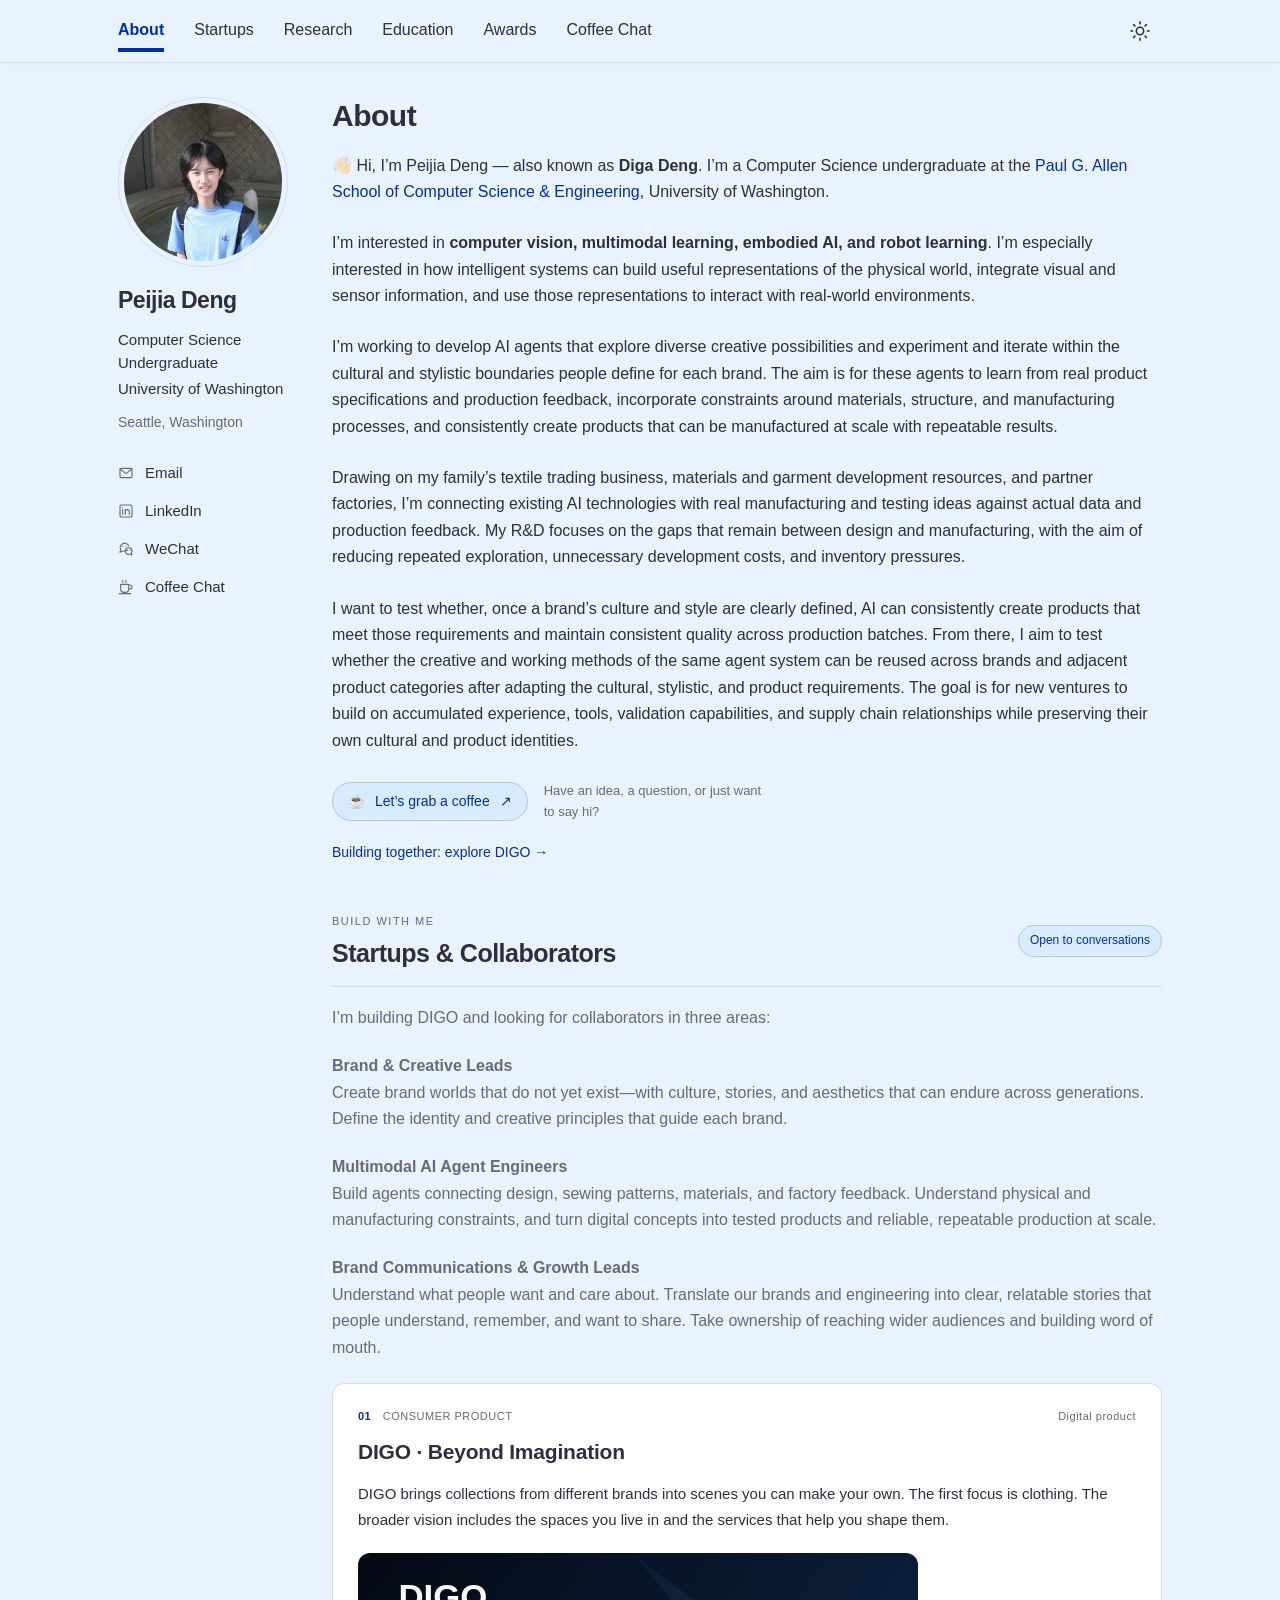
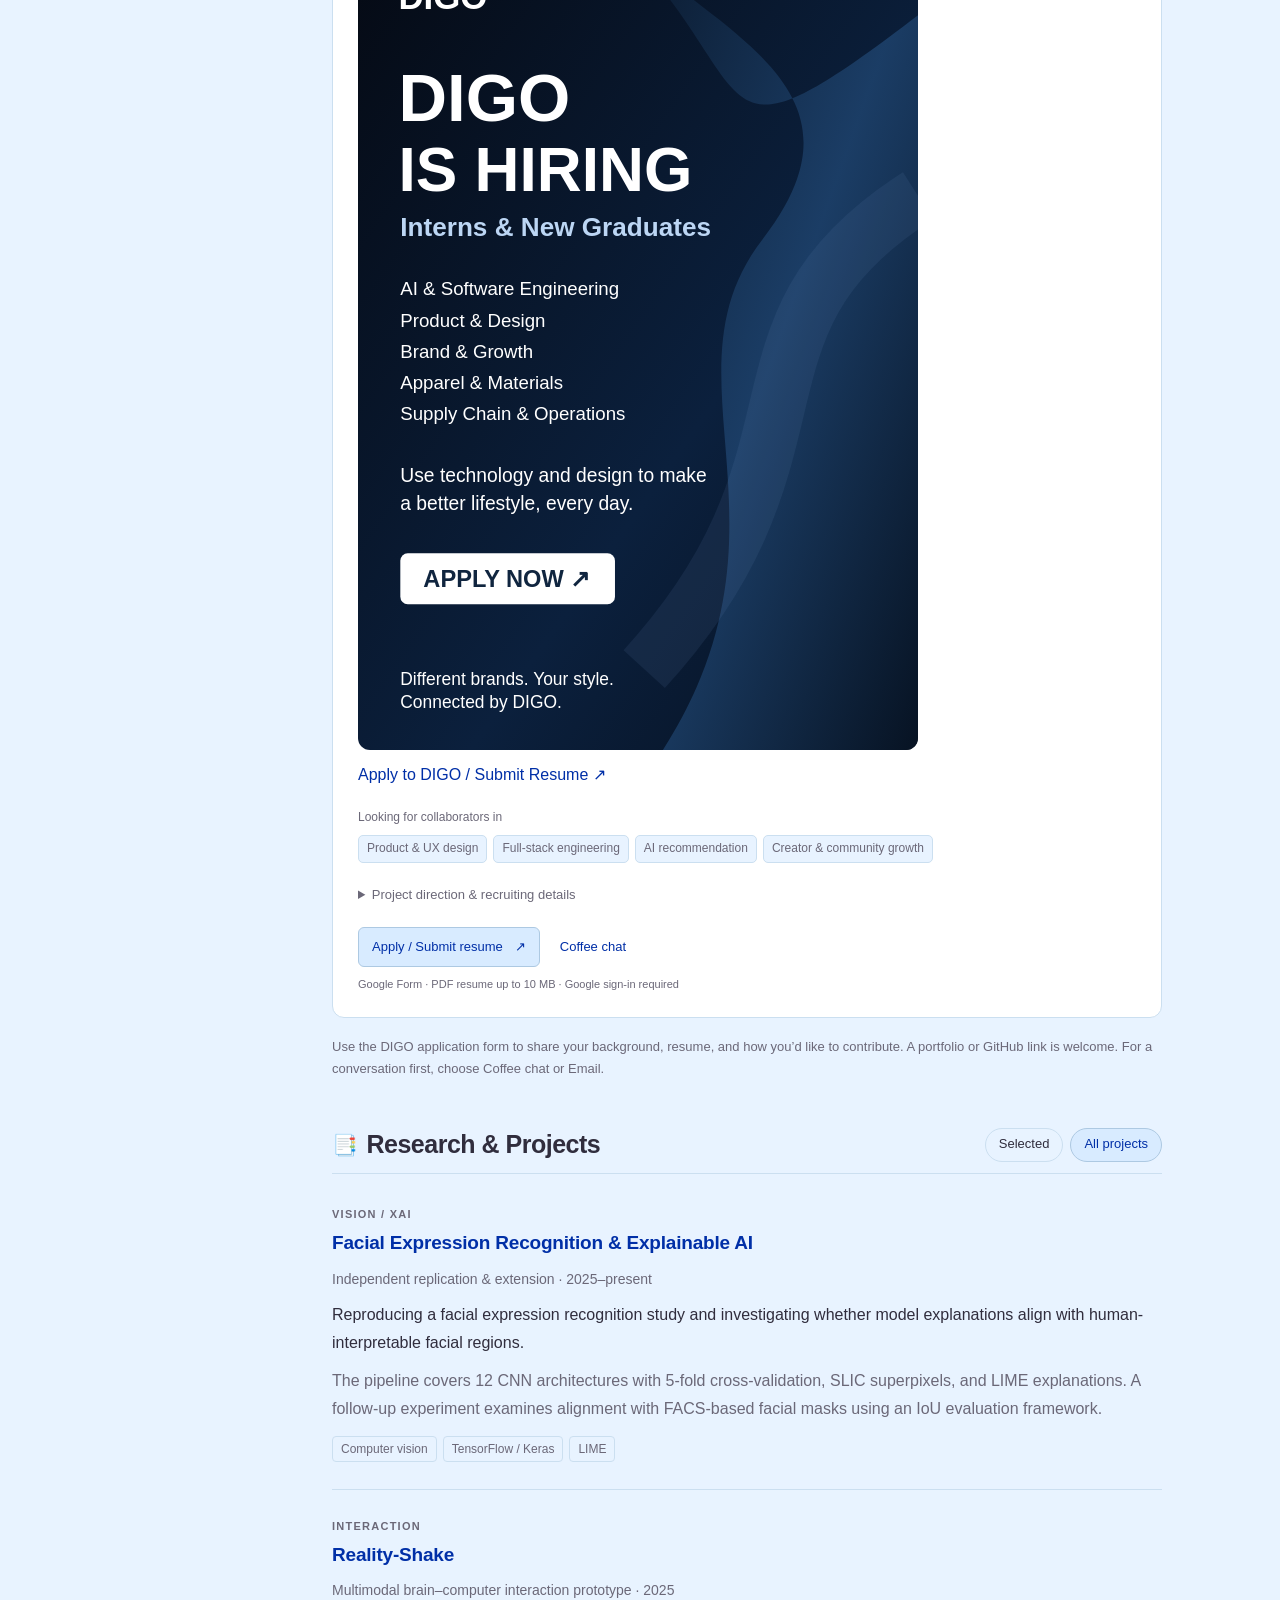
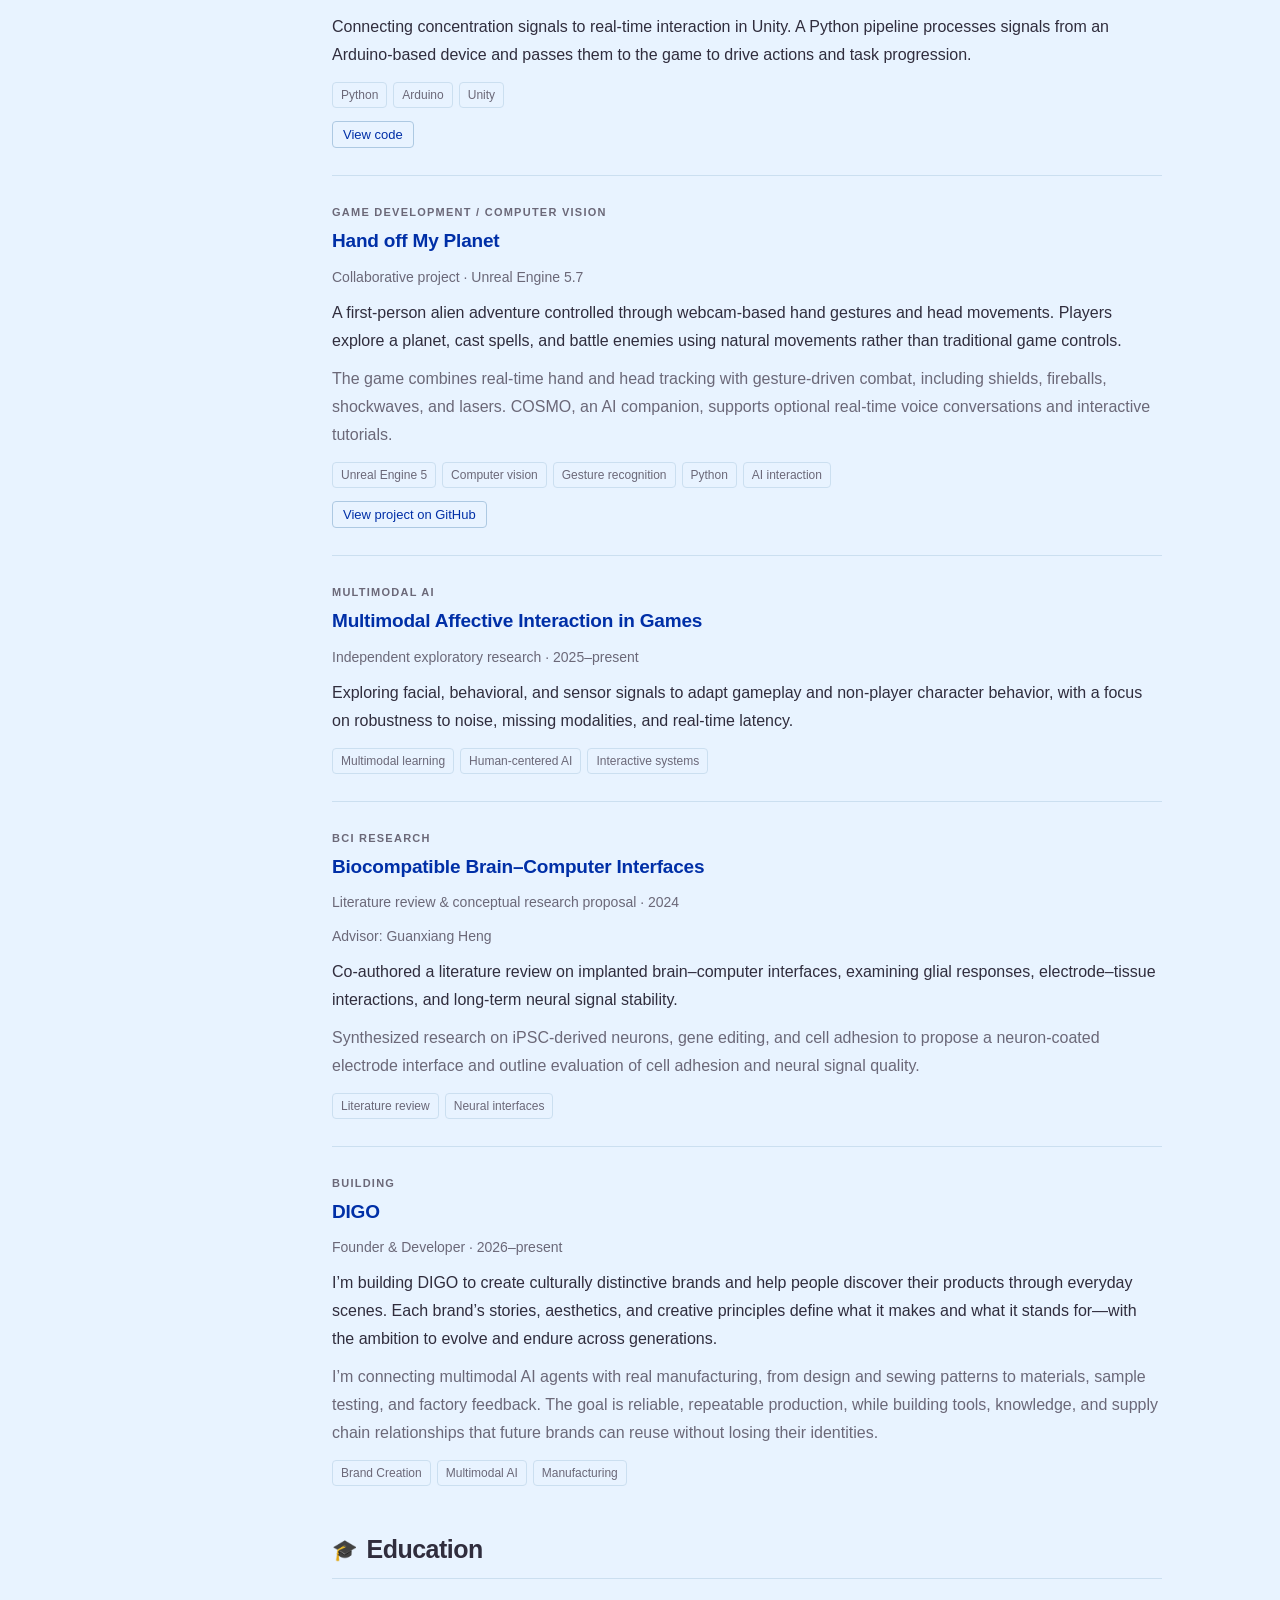
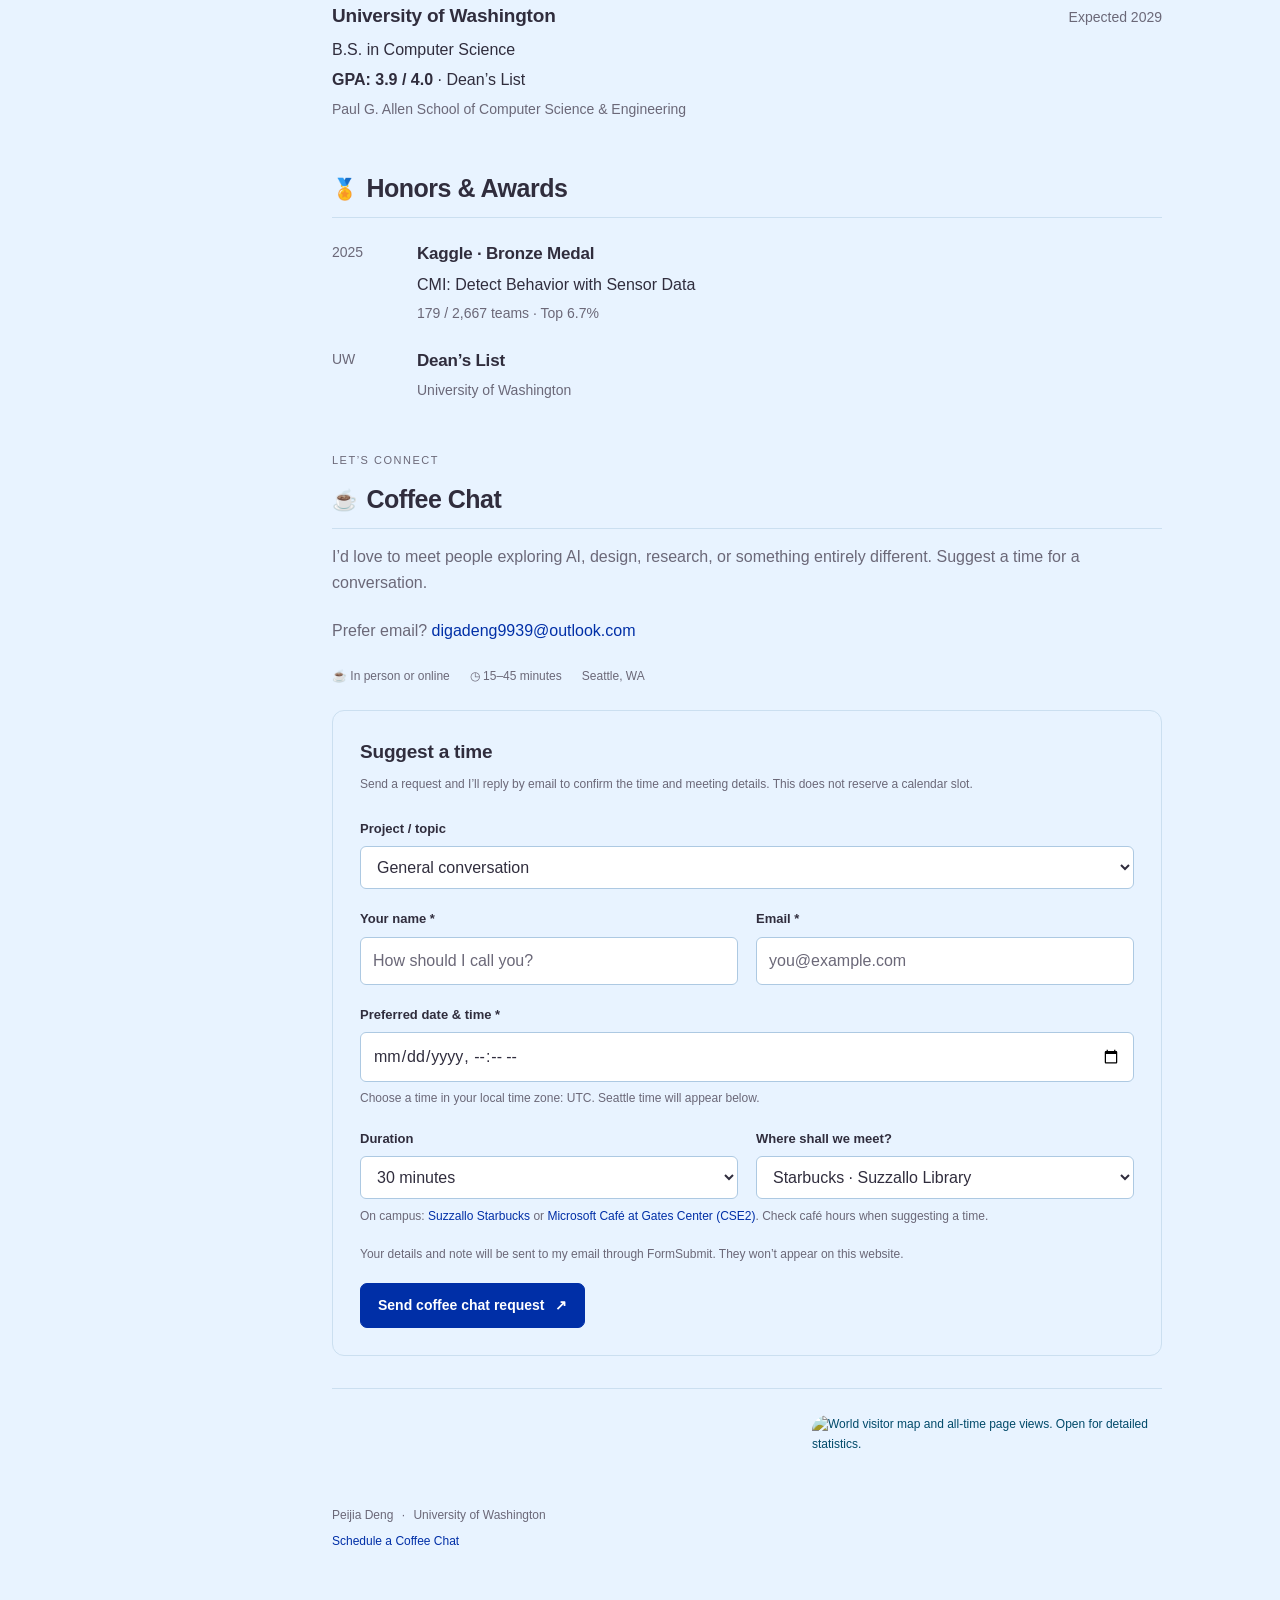
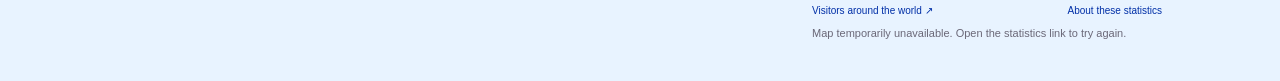
==== index.html @ ddab80cf "Publish approved About translation on AI agents and manufacturing validation" ====
<!DOCTYPE html>
<html lang="en"><head><meta charset="UTF-8"><meta name="viewport" content="width=device-width, initial-scale=1"><script>try { if (localStorage.getItem("peijia-theme") === "dark") document.documentElement.dataset.theme = "dark"; } catch (_) {}</script><meta name="theme-color" content="#e8f3ff"><title>Diga Deng (Peijia Deng)</title><meta name="description" content="Diga Deng (Peijia Deng) is a computer science undergraduate at the University of Washington exploring computer vision, multimodal learning, and human-centered AI."><link rel="icon" href="favicon.ico?v=bobo1" sizes="16x16 32x32 48x48"><link rel="icon" type="image/png" sizes="32x32" href="assets/bobo-favicon-32.png?v=bobo1"><link rel="apple-touch-icon" sizes="180x180" href="assets/bobo-touch-icon.png?v=bobo1"><link rel="stylesheet" href="style.css?v=20261109-ice"><link rel="stylesheet" href="coffee-chat.css?v=20261018"><link rel="stylesheet" href="wechat.css?v=20261018">
<link rel="canonical" href="https://diga-deng.github.io/">
<meta name="robots" content="index, follow, max-image-preview:large">
<meta name="author" content="Peijia Deng (Diga Deng)">
<meta property="og:type" content="profile">
<meta property="og:url" content="https://diga-deng.github.io/">
<meta property="og:site_name" content="Diga Deng">
<meta property="og:title" content="Diga Deng (Peijia Deng)">
<meta property="og:description" content="Diga Deng (Peijia Deng) is a computer science undergraduate at the University of Washington exploring computer vision, multimodal learning, and human-centered AI.">
<meta property="og:image" content="https://diga-deng.github.io/assets/peijia-deng.jpg">
<meta property="og:image:alt" content="Peijia Deng, also known as Diga Deng">
<meta name="twitter:card" content="summary">
<meta name="twitter:title" content="Diga Deng (Peijia Deng)">
<meta name="twitter:description" content="Diga Deng (Peijia Deng) is a computer science undergraduate at the University of Washington exploring computer vision, multimodal learning, and human-centered AI.">
<meta name="twitter:image" content="https://diga-deng.github.io/assets/peijia-deng.jpg">
<script type="application/ld+json">{"@context":"https://schema.org","@graph":[{"@type":"WebSite","@id":"https://diga-deng.github.io/#website","url":"https://diga-deng.github.io/","name":"Diga Deng","alternateName":["Peijia Deng","Diga Deng (Peijia Deng)"],"inLanguage":"en","publisher":{"@id":"https://diga-deng.github.io/#person"}},{"@type":"ProfilePage","@id":"https://diga-deng.github.io/#profile","url":"https://diga-deng.github.io/","name":"Diga Deng (Peijia Deng)","description":"Diga Deng (Peijia Deng) is a computer science undergraduate at the University of Washington exploring computer vision, multimodal learning, and human-centered AI.","isPartOf":{"@id":"https://diga-deng.github.io/#website"},"mainEntity":{"@id":"https://diga-deng.github.io/#person"}},{"@type":"Person","@id":"https://diga-deng.github.io/#person","name":"Peijia Deng","alternateName":["Diga Deng","Diga","邓沛珈"],"url":"https://diga-deng.github.io/","image":"https://diga-deng.github.io/assets/peijia-deng.jpg","description":"Diga Deng (Peijia Deng) is a computer science undergraduate at the University of Washington exploring computer vision, multimodal learning, and human-centered AI.","affiliation":{"@type":"CollegeOrUniversity","name":"University of Washington","url":"https://www.washington.edu/"},"sameAs":["https://github.com/diga-deng","https://www.linkedin.com/in/diga-deng-14b96a397"],"knowsAbout":["Computer vision","Multimodal learning","Human-centered AI","Embodied AI","Robot learning"]}]}</script>
<link rel="stylesheet" href="visitors.css?v=20261109-sky">
</head>
<body><a class="skip" href="#main-content">Skip to content</a><header class="masthead"><div class="masthead-inner"><a class="mobile-name" href="#about">Peijia Deng</a><button class="menu-toggle" type="button" aria-expanded="false" aria-controls="section-nav"><svg viewBox="0 0 24 24" aria-hidden="true"><path d="M4 6h16M4 12h16M4 18h16"/></svg><span>Menu</span></button><nav class="section-nav" id="section-nav" aria-label="Sections"><a class="active" aria-current="location" href="#about">About</a><a href="#startups">Startups</a><a href="#research">Research</a><a href="#education">Education</a><a href="#awards">Awards</a><a href="#coffee-chat">Coffee Chat</a></nav><button class="theme-toggle" type="button" aria-label="Switch to dark theme" aria-pressed="false" title="Switch to dark theme"><svg class="theme-sun" viewBox="0 0 24 24" aria-hidden="true"><circle cx="12" cy="12" r="4"/><path d="M12 2v2m0 16v2M2 12h2m16 0h2M5 5l1.5 1.5m11 11L19 19M5 19l1.5-1.5m11-11L19 5"/></svg><svg class="theme-moon" viewBox="0 0 24 24" aria-hidden="true"><path d="M20.5 14A8.5 8.5 0 0 1 10 3.5 8.5 8.5 0 1 0 20.5 14Z"/></svg></button></div></header>
<div class="page"><aside class="profile" aria-label="Profile and contact links"><a class="profile-photo" href="#about" aria-label="Peijia Deng home"><img src="assets/peijia-deng.jpg" alt="Peijia Deng, also known as Diga Deng" width="210" height="210"></a><div class="identity"><h1>Peijia Deng</h1><p>Computer Science Undergraduate</p><p class="school">University of Washington</p><p class="location">Seattle, Washington</p></div><div class="social"><a href="mailto:digadeng9939@outlook.com" data-email-open aria-label="Email Diga Deng at digadeng9939@outlook.com"><svg viewBox="0 0 24 24" aria-hidden="true"><rect x="3" y="5" width="18" height="14" rx="2"/><path d="m3 6 9 7 9-7"/></svg>Email</a><a href="https://www.linkedin.com/in/diga-deng-14b96a397"><svg viewBox="0 0 24 24" aria-hidden="true"><rect x="3" y="3" width="18" height="18" rx="2"/><path d="M7 10v7m0-10v.1M11 17v-7m0 3c0-4 6-4 6 0v4"/></svg>LinkedIn</a><a class="wechat-link" href="assets/wechat-qr.jpg?v=qr-only" data-wechat-open><svg viewBox="0 0 24 24" aria-hidden="true"><path d="M14 14c-1 .6-2.5 1-4 1H7l-4 2 1-4a6 6 0 1 1 12-6"/><path d="M21 15c0 1-.4 2-1 2.8l1 3.2-3-1.5c-1 .3-2 .5-3 .5a5 5 0 1 1 6-5Z"/><path d="M7 8h.01M12 8h.01M14 14h.01M18 14h.01"/></svg>WeChat</a><a href="#coffee-chat"><svg viewBox="0 0 24 24" aria-hidden="true"><path d="M4 8h12v7a5 5 0 0 1-5 5H9a5 5 0 0 1-5-5ZM16 9h2a3 3 0 0 1 0 6h-2M7 2v3m5-3v3M2 22h17"/></svg>Coffee Chat</a></div></aside>
<main id="main-content" tabindex="-1"><section id="about" class="about"><h2>About</h2><p>👋🏻 Hi, I’m Peijia Deng — also known as <strong>Diga Deng</strong>. I’m a Computer Science undergraduate at the <a href="https://www.cs.washington.edu/">Paul G. Allen School of Computer Science &amp; Engineering</a>, University of Washington.</p><p>I’m interested in <strong>computer vision, multimodal learning, embodied AI, and robot learning</strong>. I’m especially interested in how intelligent systems can build useful representations of the physical world, integrate visual and sensor information, and use those representations to interact with real-world environments.</p><p>I’m working to develop AI agents that explore diverse creative possibilities and experiment and iterate within the cultural and stylistic boundaries people define for each brand. The aim is for these agents to learn from real product specifications and production feedback, incorporate constraints around materials, structure, and manufacturing processes, and consistently create products that can be manufactured at scale with repeatable results.</p><p>Drawing on my family’s textile trading business, materials and garment development resources, and partner factories, I’m connecting existing AI technologies with real manufacturing and testing ideas against actual data and production feedback. My R&amp;D focuses on the gaps that remain between design and manufacturing, with the aim of reducing repeated exploration, unnecessary development costs, and inventory pressures.</p><p>I want to test whether, once a brand’s culture and style are clearly defined, AI can consistently create products that meet those requirements and maintain consistent quality across production batches. From there, I aim to test whether the creative and working methods of the same agent system can be reused across brands and adjacent product categories after adapting the cultural, stylistic, and product requirements. The goal is for new ventures to build on accumulated experience, tools, validation capabilities, and supply chain relationships while preserving their own cultural and product identities.</p><div class="coffee-invite"><a class="coffee-button" href="#coffee-chat"><span aria-hidden="true">☕</span> Let’s grab a coffee <span aria-hidden="true">↗</span></a><span>Have an idea, a question, or just want to say hi?</span></div><p class="startup-invite"><a href="#startups">Building together: explore DIGO <span aria-hidden="true">→</span></a></p></section>
<section id="startups" aria-labelledby="startups-title">
  <div class="startup-heading"><div><div class="eyebrow">BUILD WITH ME</div><h2 id="startups-title">Startups &amp; Collaborators</h2></div><span class="startup-status">Open to conversations</span></div>
  <p class="startup-intro">I’m building DIGO and looking for collaborators in three areas:</p>
  <p class="startup-intro"><strong>Brand &amp; Creative Leads</strong><br>Create brand worlds that do not yet exist—with culture, stories, and aesthetics that can endure across generations. Define the identity and creative principles that guide each brand.</p>
  <p class="startup-intro"><strong>Multimodal AI Agent Engineers</strong><br>Build agents connecting design, sewing patterns, materials, and factory feedback. Understand physical and manufacturing constraints, and turn digital concepts into tested products and reliable, repeatable production at scale.</p>
  <p class="startup-intro"><strong>Brand Communications &amp; Growth Leads</strong><br>Understand what people want and care about. Translate our brands and engineering into clear, relatable stories that people understand, remember, and want to share. Take ownership of reaching wider audiences and building word of mouth.</p>
  <div class="startup-list">
    <article class="startup-card" id="startup-digo-shopping" aria-labelledby="startup-digo-shopping-title">
      <div class="startup-meta"><span><span class="startup-number">01</span> CONSUMER PRODUCT</span><span>Digital product</span></div>
      <h3 id="startup-digo-shopping-title">DIGO · Beyond Imagination</h3>
      <p class="startup-description">DIGO brings collections from different brands into scenes you can make your own. The first focus is clothing. The broader vision includes the spaces you live in and the services that help you shape them.</p>
      <div class="digo-recruitment" style="margin:20px 0"><a href="https://docs.google.com/forms/d/e/1FAIpQLSdPtdvTI_ls_GsLykfDmFi_Pj6p9EKEKwljsA9Fgz-8BJIRsw/viewform?hl=en" target="_blank" rel="noopener noreferrer" aria-label="Apply to DIGO internships and new graduate opportunities"><img src="assets/digo-recruitment-en.svg" alt="DIGO IS HIRING — Interns and New Graduates. AI and Software Engineering, Product and Design, Brand and Growth, Apparel and Materials, Supply Chain and Operations. Apply now." loading="lazy" style="display:block;width:100%;max-width:560px;height:auto;border-radius:12px"></a><p style="margin:12px 0 0"><a href="https://docs.google.com/forms/d/e/1FAIpQLSdPtdvTI_ls_GsLykfDmFi_Pj6p9EKEKwljsA9Fgz-8BJIRsw/viewform?hl=en" target="_blank" rel="noopener noreferrer">Apply to DIGO / Submit Resume ↗</a></p></div>
      <p class="startup-roles-label">Looking for collaborators in</p>
      <div class="startup-roles"><span>Product &amp; UX design</span><span>Full-stack engineering</span><span>AI recommendation</span><span>Creator &amp; community growth</span></div>
      <details class="startup-details"><summary>Project direction &amp; recruiting details</summary><div><p>On the design side, I’m exploring how AI can connect a sketch with its sewing pattern, fabric choices, and fitting notes. When a sample changes, the designer should be able to trace the revision back to the original idea.</p><p>Looking for design partners with strong visual and product judgment, full-stack developers, recommendation and multimodal AI engineers, and community builders who enjoy connecting creators with customers.</p><p class="startup-first-step">I’m also exploring how preorders could help a designer decide which pieces to make in a small batch.</p></div></details>
      <div class="startup-actions"><a class="startup-contact" href="https://docs.google.com/forms/d/e/1FAIpQLSdPtdvTI_ls_GsLykfDmFi_Pj6p9EKEKwljsA9Fgz-8BJIRsw/viewform?hl=en" target="_blank" rel="noopener noreferrer" aria-label="Apply to DIGO — submit your resume">Apply / Submit resume <span aria-hidden="true">↗</span></a><a href="#coffee-chat" data-startup-interest="DIGO" aria-label="Coffee chat about DIGO">Coffee chat</a></div>
      <p class="startup-apply-note">Google Form · PDF resume up to 10 MB · Google sign-in required</p>
    </article>
  </div>
  <p class="startup-contact-note">Use the DIGO application form to share your background, resume, and how you’d like to contribute. A portfolio or GitHub link is welcome. For a conversation first, choose Coffee chat or Email.</p>
</section>
<section id="research"><div class="section-head"><h2><span class="section-icon" aria-hidden="true">📑</span>Research &amp; Projects</h2><div class="project-filters" role="group" aria-label="Filter projects" hidden><button type="button" data-project-filter="selected" aria-pressed="false">Selected</button><button type="button" data-project-filter="all" aria-pressed="true">All projects</button></div></div><article id="project-1" class="project" data-selected="true"><div class="project-content"><div class="project-category">VISION / XAI</div><h3>Facial Expression Recognition  &amp; Explainable AI</h3><p class="meta">Independent replication &amp; extension · 2025–present</p><p>Reproducing a facial expression recognition study and investigating whether model explanations align with human-interpretable facial regions.</p><p class="detail">The pipeline covers 12 CNN architectures with 5-fold cross-validation, SLIC superpixels, and LIME explanations. A follow-up experiment examines alignment with FACS-based facial masks using an IoU evaluation framework.</p><div class="tags"><span>Computer vision</span><span>TensorFlow / Keras</span><span>LIME</span></div></div></article>
<article id="project-2" class="project" data-selected="true"><div class="project-content"><div class="project-category">INTERACTION</div><h3>Reality-Shake</h3><p class="meta">Multimodal brain–computer interaction prototype · 2025</p><p>Connecting concentration signals to real-time interaction in Unity. A Python pipeline processes signals from an Arduino-based device and passes them to the game to drive actions and task progression.</p><div class="tags"><span>Python</span><span>Arduino</span><span>Unity</span></div><a class="project-link" href="https://github.com/diga-deng/Reality-shake-multimodal-bci-interaction">View code</a></div></article>
<article id="project-hand-off-my-planet" class="project" data-selected="true"><div class="project-content"><div class="project-category">GAME DEVELOPMENT / COMPUTER VISION</div><h3>Hand off My Planet</h3><p class="meta">Collaborative project · Unreal Engine 5.7</p><p>A first-person alien adventure controlled through webcam-based hand gestures and head movements. Players explore a planet, cast spells, and battle enemies using natural movements rather than traditional game controls.</p><p class="detail">The game combines real-time hand and head tracking with gesture-driven combat, including shields, fireballs, shockwaves, and lasers. COSMO, an AI companion, supports optional real-time voice conversations and interactive tutorials.</p><div class="tags"><span>Unreal Engine 5</span><span>Computer vision</span><span>Gesture recognition</span><span>Python</span><span>AI interaction</span></div><a class="project-link" href="https://github.com/FranHoward/Hand-off-My-Planet" target="_blank" rel="noopener noreferrer">View project on GitHub</a></div></article>
<article id="project-3" class="project" data-selected="false"><div class="project-content"><div class="project-category">MULTIMODAL AI</div><h3>Multimodal Affective Interaction in Games</h3><p class="meta">Independent exploratory research · 2025–present</p><p>Exploring facial, behavioral, and sensor signals to adapt gameplay and non-player character behavior, with a focus on robustness to noise, missing modalities, and real-time latency.</p><div class="tags"><span>Multimodal learning</span><span>Human-centered AI</span><span>Interactive systems</span></div></div></article>
<article id="project-4" class="project" data-selected="true"><div class="project-content"><div class="project-category">BCI RESEARCH</div><h3>Biocompatible Brain–Computer Interfaces</h3><p class="meta">Literature review &amp; conceptual research proposal · 2024</p><p class="meta">Advisor: Guanxiang Heng</p><p>Co-authored a literature review on implanted brain–computer interfaces, examining glial responses, electrode–tissue interactions, and long-term neural signal stability.</p><p class="detail">Synthesized research on iPSC-derived neurons, gene editing, and cell adhesion to propose a neuron-coated electrode interface and outline evaluation of cell adhesion and neural signal quality.</p><div class="tags"><span>Literature review</span><span>Neural interfaces</span></div></div></article>
<article class="project" data-selected="false" id="digo"><div class="project-content"><div class="project-category">BUILDING</div><h3>DIGO</h3><p class="meta">Founder &amp; Developer · 2026–present</p><p>I’m building DIGO to create culturally distinctive brands and help people discover their products through everyday scenes. Each brand’s stories, aesthetics, and creative principles define what it makes and what it stands for—with the ambition to evolve and endure across generations.</p><p class="detail">I’m connecting multimodal AI agents with real manufacturing, from design and sewing patterns to materials, sample testing, and factory feedback. The goal is reliable, repeatable production, while building tools, knowledge, and supply chain relationships that future brands can reuse without losing their identities.</p><div class="tags"><span>Brand Creation</span><span>Multimodal AI</span><span>Manufacturing</span></div></div></article></section>
<section id="education"><h2><span class="section-icon" aria-hidden="true">🎓</span>Education</h2><div class="entry"><div><h3>University of Washington</h3><p>B.S. in Computer Science</p><p><strong>GPA: 3.9 / 4.0</strong> · Dean’s List</p><p class="meta">Paul G. Allen School of Computer Science &amp; Engineering</p></div><span class="date">Expected 2029</span></div></section>

<section id="awards"><h2><span class="section-icon" aria-hidden="true">🏅</span>Honors &amp; Awards</h2><div class="award"><span class="date">2025</span><div><h3>Kaggle · Bronze Medal</h3><p>CMI: Detect Behavior with Sensor Data</p><p class="meta">179 / 2,667 teams · Top 6.7%</p></div></div><div class="award"><span class="date">UW</span><div><h3>Dean’s List</h3><p class="meta">University of Washington</p></div></div></section>
<section id="coffee-chat" aria-labelledby="coffee-title">
  <div class="eyebrow">LET’S CONNECT</div>
  <h2 id="coffee-title"><span class="section-icon" aria-hidden="true">☕</span>Coffee Chat</h2>
  <p>I’d love to meet people exploring AI, design, research, or something entirely different. Suggest a time for a conversation.</p>
  <p>Prefer email? <a href="mailto:digadeng9939@outlook.com" data-email-open style="overflow-wrap:anywhere">digadeng9939@outlook.com</a></p>
  <div class="coffee-facts"><span>☕ In person or online</span><span>◷ 15–45 minutes</span><span>Seattle, WA</span></div>
  <div class="coffee-card">
    <h3>Suggest a time</h3>
    <p class="coffee-help" id="booking-explainer">Send a request and I’ll reply by email to confirm the time and meeting details. This does not reserve a calendar slot.</p>
    <form id="coffee-form" action="https://formsubmit.co/pdeng2@uw.edu" method="POST" accept-charset="UTF-8" aria-describedby="booking-explainer coffee-privacy">
      <input type="hidden" name="_subject" value="[Coffee Chat] New request for Peijia">
      <input type="hidden" name="_template" value="table">
      <input type="hidden" name="_next" value="https://diga-deng.github.io/thanks.html?type=coffee">
      <input type="hidden" name="Request type" value="Coffee chat — awaiting Peijia’s confirmation">
      <input type="hidden" name="Time zone" id="coffee-timezone" value="America/Los_Angeles">
      <input type="hidden" name="Seattle time" id="coffee-seattle" value="">
      <input type="hidden" name="UTC time" id="coffee-utc" value="">
      <input class="coffee-honeypot" type="text" name="_honey" tabindex="-1" autocomplete="off" aria-hidden="true">
      <div class="coffee-grid">
        <div class="coffee-field coffee-wide"><label for="coffee-interest">Project / topic</label><select id="coffee-interest" name="Project interest" data-startup-select><option value="General conversation">General conversation</option><option value="DIGO">DIGO</option></select></div>
        <div class="coffee-field"><label for="coffee-name">Your name <span aria-hidden="true">*</span></label><input id="coffee-name" name="name" autocomplete="name" required maxlength="100" placeholder="How should I call you?"></div>
        <div class="coffee-field"><label for="coffee-email">Email <span aria-hidden="true">*</span></label><input id="coffee-email" name="email" type="email" autocomplete="email" required maxlength="254" placeholder="you@example.com"></div>
        <div class="coffee-field coffee-wide"><label for="coffee-time">Preferred date &amp; time <span aria-hidden="true">*</span></label><input id="coffee-time" name="Preferred local date and time" type="datetime-local" required step="60" aria-describedby="coffee-zone-label coffee-time-preview"><p class="coffee-help" id="coffee-zone-label">Use Seattle / Pacific time (America/Los_Angeles).</p><p class="coffee-time-preview" id="coffee-time-preview" role="status" aria-live="polite"></p></div>
        <div class="coffee-field"><label for="coffee-duration">Duration</label><select id="coffee-duration" name="Duration"><option value="15 minutes">15 minutes</option><option value="30 minutes" selected>30 minutes</option><option value="45 minutes">45 minutes</option></select></div>
        <div class="coffee-field"><label for="coffee-format">Where shall we meet?</label><select id="coffee-format" name="Meeting location"><option value="Starbucks — Suzzallo Library, University of Washington, Seattle">Starbucks · Suzzallo Library</option><option value="Microsoft Café — Bill and Melinda Gates Center for Computer Science &amp; Engineering (CSE2), UW Seattle">Microsoft Café · CSE2</option><option value="Either UW café — Suzzallo Starbucks or Microsoft Café at Gates Center (CSE2)">Either UW café</option><option value="Online video call — link to be confirmed by email">Online video call</option></select></div>
      </div>
      <p class="coffee-help">On campus: <a href="https://hfs.uw.edu/eat/locations-and-hours/starbucks-coffee-suzzallo/" target="_blank" rel="noopener noreferrer">Suzzallo Starbucks</a> or <a href="https://hfs.uw.edu/eat/locations-and-hours/microsoft-cafe/" target="_blank" rel="noopener noreferrer">Microsoft Café at Gates Center (CSE2)</a>. Check café hours when suggesting a time.</p>
      <p class="coffee-help" id="coffee-privacy">Your details and note will be sent to my email through FormSubmit. They won’t appear on this website.</p>
      <button class="coffee-button" type="submit">Send coffee chat request <span aria-hidden="true">↗</span></button>
    </form>
  </div>
</section>
<footer class="site-footer">
  <div class="footer-contact"><p>Peijia Deng <span>·</span> University of Washington</p><a href="#coffee-chat">Schedule a Coffee Chat</a></div>
  <figure class="visitor-card" aria-label="Global visitor statistics">
    <a href="https://diga-visitor-map.leafy-ocean-6866.chatgpt.site/" target="_blank" rel="noopener noreferrer" data-visitor-stats title="View visitor locations and page views">
      <img data-visitor-map src="https://diga-visitor-map.leafy-ocean-6866.chatgpt.site/map.svg?theme=light" alt="World visitor map and all-time page views. Open for detailed statistics." width="640" height="330" decoding="async" referrerpolicy="no-referrer">
    </a>
    <p class="visitor-regions" data-visitor-regions hidden></p>
    <figcaption class="visitor-caption"><a href="https://diga-visitor-map.leafy-ocean-6866.chatgpt.site/" target="_blank" rel="noopener noreferrer">Visitors around the world ↗</a><a href="https://diga-visitor-map.leafy-ocean-6866.chatgpt.site/#privacy" target="_blank" rel="noopener noreferrer">About these statistics</a></figcaption>
    <p class="visitor-status" data-visitor-status hidden>Map temporarily unavailable. Open the statistics link to try again.</p>
  </figure>
</footer></main></div><script src="coffee-chat.js" defer></script>

<dialog id="email-dialog" class="email-dialog" aria-labelledby="email-title" aria-describedby="email-help">
  <div class="email-heading">
    <h2 id="email-title">Email Diga</h2>
    <button class="email-close" type="button" data-email-close aria-label="Close email options"><span aria-hidden="true">×</span></button>
  </div>
  <p id="email-help">Copy my address or choose an email service below.</p>
  <p id="email-project" class="email-project" hidden></p>
  <label class="email-label" for="email-address">Email address</label>
  <div class="email-address-row">
    <input id="email-address" type="text" value="digadeng9939@outlook.com" readonly spellcheck="false">
    <button id="email-copy" type="button" autofocus>Copy email</button>
  </div>
  <p id="email-copy-status" class="email-copy-status" role="status" aria-live="polite"></p>
  <div class="email-options">
    <a class="email-primary" href="https://outlook.live.com/mail/0/deeplink/compose?to=digadeng9939%40outlook.com&amp;subject=Hello%20Peijia" target="_blank" rel="noopener noreferrer">Open Outlook</a>
    <a id="email-gmail" href="https://mail.google.com/mail/?view=cm&amp;fs=1&amp;to=digadeng9939%40outlook.com&amp;su=Hello%20Peijia" target="_blank" rel="noopener noreferrer">Open Gmail</a>
    <a id="email-mail-app" href="mailto:digadeng9939@outlook.com?subject=Hello%20Peijia">Open mail app</a>
  </div>
  <p class="email-form-option">Prefer to meet? <a id="email-web-message" href="#coffee-chat" data-startup-interest="General conversation">Suggest a coffee chat</a>.</p>
</dialog>
<script src="email.js?v=20261110-contact" defer></script>
<dialog id="wechat-dialog" class="wechat-dialog" aria-labelledby="wechat-title" aria-describedby="wechat-help">
  <div class="wechat-heading">
    <h2 id="wechat-title">WeChat</h2>
    <button class="wechat-close" type="button" data-wechat-close aria-label="Close WeChat QR code" autofocus><span aria-hidden="true">×</span></button>
  </div>
  <img class="wechat-qr" src="assets/wechat-qr.jpg?v=qr-only" alt="WeChat contact QR code" width="675" height="685">
  <p id="wechat-help" class="wechat-help">Scan with WeChat to add me.</p>
  <p class="wechat-help">On mobile, save the QR code, then open WeChat Scan and choose the image from your photos.</p>
  <a class="wechat-save" href="assets/wechat-qr.jpg?v=qr-only" download="Peijia-Deng-WeChat.jpg">Save QR code</a>
</dialog>
<script src="wechat.js" defer></script>
<script src="site.js?v=20261109-aqua" defer></script>
<script src="visitors.js?v=20261105-regions1" defer></script>
</body></html>
---- style.css ----
:root {
  color-scheme: light;
  --ink: #302d3d;
  --muted: #6b6878;
  --accent: #002fa7;
  --accent-hover: #1646c5;
  --accent-soft: #d8ebff;
  --line: #cbdff0;
  --soft: #e8f3ff;
  --paper: #e8f3ff; /* #8cc5ff at 20% over white */
  --surface: #ffffff;
  --field-border: #adc9e2;
  --header: rgba(232, 243, 255, .97);
  --header-height: 62px;
  --page-width: 1100px;
  --page-gutter: 28px;
}
:root[data-theme="dark"] {
  color-scheme: dark;
  --ink: #e9e5f2;
  --muted: #b2abbf;
  --accent: #b6a0ff;
  --accent-hover: #d4c5ff;
  --accent-soft: #302447;
  --line: #342c43;
  --soft: #211c2b;
  --paper: #18151e;
  --surface: #211c2b;
  --field-border: #51455f;
  --header: rgba(24, 21, 30, .97);
}
* { box-sizing: border-box; }
[hidden] { display: none !important; }
html { scroll-behavior: smooth; scroll-padding-top: calc(var(--header-height) + 30px); }
body { margin: 0; background: var(--paper); color: var(--ink); font-family: -apple-system, BlinkMacSystemFont, "Segoe UI", Arial, sans-serif; font-size: 16px; line-height: 1.65; }
a { color: var(--accent); text-decoration: none; text-underline-offset: 4px; }
a:hover { color: var(--accent-hover); text-decoration: underline; }
button, input, textarea, select { font: inherit; }
button { cursor: pointer; }
a:focus-visible, button:focus-visible, summary:focus-visible { outline: 2px solid var(--accent); outline-offset: 5px; border-radius: 3px; }
svg { width: 20px; height: 20px; fill: none; stroke: currentColor; stroke-width: 1.7; stroke-linecap: round; stroke-linejoin: round; }
p { margin: 0 0 22px; }
strong { font-weight: 600; }
h1, h2, h3 { color: var(--ink); }
.masthead { position: sticky; top: 0; z-index: 20; background: var(--header); border-bottom: 1px solid var(--line); box-shadow: 0 3px 20px rgba(54, 32, 90, .025); }
.masthead-inner { max-width: var(--page-width); margin: 0 auto; padding: 0 var(--page-gutter); min-height: var(--header-height); display: flex; align-items: center; gap: 24px; }
.section-nav { display: flex; align-items: stretch; gap: 30px; min-width: 0; }
.section-nav a { position: relative; display: flex; align-items: center; min-height: var(--header-height); padding: 0 0 2px; color: var(--ink); font-size: 16px; font-weight: 500; white-space: nowrap; }
.section-nav a:hover { color: var(--accent); text-decoration: none; }
.section-nav a::after { content: ""; position: absolute; bottom: 10px; left: 0; right: 0; height: 4px; background: transparent; }
.section-nav a.active { color: var(--accent); font-weight: 650; }
.section-nav a.active::after { background: currentColor; }
.theme-toggle { display: grid; place-items: center; flex-shrink: 0; width: 44px; height: 44px; margin-left: auto; padding: 10px; border: 0; border-radius: 50%; background: transparent; color: var(--ink); }
.theme-toggle:hover { background: var(--accent-soft); }
.theme-toggle svg { width: 22px; height: 22px; }
.theme-moon, .mobile-name, .menu-toggle { display: none; }
[data-theme="dark"] .theme-sun { display: none; }
[data-theme="dark"] .theme-moon { display: block; }
.page { max-width: var(--page-width); display: grid; grid-template-columns: 180px minmax(0, 1fr); gap: 34px; padding: 34px var(--page-gutter) 0; margin: 0 auto; }
.profile { position: sticky; top: calc(var(--header-height) + 34px); align-self: start; }
.profile-photo { display: block; width: 170px; max-width: 100%; margin-bottom: 18px; border: 1px solid var(--line); border-radius: 50%; padding: 5px; }
.profile-photo img { display: block; width: 100%; height: auto; aspect-ratio: 1; object-fit: cover; object-position: center; border-radius: 50%; }
h1 { font-size: 23px; line-height: 1.35; letter-spacing: -.5px; margin: 0 0 12px; }
h1 span { display: block; margin-top: 6px; font-size: 17px; font-weight: 400; letter-spacing: 2px; color: var(--muted); }
.identity p { font-size: 15px; line-height: 1.55; margin: 2px 0; }
.identity .school { font-weight: 500; }
.identity .location { font-size: 14px; color: var(--muted); margin-top: 12px; }
.social { display: flex; flex-direction: column; align-items: flex-start; gap: 2px; margin-top: 22px; }
.social a { display: inline-flex; align-items: center; gap: 11px; min-height: 36px; color: var(--ink); font-size: 15px; }
.social a:hover { color: var(--accent); }
.social svg { width: 16px; height: 16px; flex-shrink: 0; color: var(--muted); }
main { min-width: 0; }
main:focus { outline: none; }
section { margin: 0 0 46px; }
h2 { font-size: 25px; line-height: 1.4; font-weight: 700; letter-spacing: -.5px; margin: 0 0 23px; padding-bottom: 11px; border-bottom: 1px solid var(--line); }
.about h2 { font-size: 30px; line-height: 1.25; border: 0; padding: 0; margin-bottom: 18px; }
.about p { margin-bottom: 25px; }
.about { margin-bottom: 48px; }
.section-icon { display: inline-block; margin-right: 9px; font-size: .82em; vertical-align: 1px; }
.section-head { display: flex; align-items: center; justify-content: space-between; flex-wrap: wrap; column-gap: 20px; row-gap: 12px; margin-bottom: 4px; padding-bottom: 11px; border-bottom: 1px solid var(--line); }
.section-head h2 { margin: 0; padding: 0; border: 0; }
.project-filters { display: flex; gap: 7px; }
.project-filters button { min-height: 34px; padding: 4px 13px; border: 1px solid var(--line); border-radius: 20px; background: transparent; color: var(--ink); font-size: 13px; line-height: 1.4; }
.project-filters button[aria-pressed="true"] { background: var(--accent-soft); border-color: var(--field-border); color: var(--accent); }
.project-filters button:hover { border-color: var(--accent); }
.project { padding: 27px 0; border-bottom: 1px solid var(--line); scroll-margin-top: 0; }
.project:last-child { border-bottom: 0; padding-bottom: 0; }
.project-category { margin-bottom: 6px; color: var(--muted); font-size: 11px; letter-spacing: 1.25px; font-weight: 600; }
h3 { margin: 0 0 6px; font-size: 19px; line-height: 1.5; letter-spacing: -.2px; font-weight: 650; }
.project h3 { color: var(--accent); }
.project p { font-size: 16px; line-height: 1.75; margin: 10px 0; }
.meta, .project .meta { font-size: 14px; line-height: 1.65; color: var(--muted); }
.detail { font-size: 16px; line-height: 1.75; color: var(--muted); }
.tags { display: flex; flex-wrap: wrap; gap: 6px; margin-top: 13px; }
.tags span { background: var(--soft); border: 1px solid var(--line); border-radius: 4px; color: var(--muted); font-size: 12px; line-height: 1.5; padding: 3px 8px; }
.project-link { display: inline-block; margin-top: 13px; padding: 2px 10px; border: 1px solid var(--field-border); border-radius: 4px; font-size: 13px; }
.entry { display: flex; align-items: baseline; justify-content: space-between; gap: 24px; }
.entry > div { max-width: 680px; }
.entry p { font-size: 16px; margin: 4px 0; }
.entry .meta { font-size: 14px; }
.date { white-space: nowrap; color: var(--muted); font-size: 14px; }
.award { display: grid; grid-template-columns: 65px minmax(0, 1fr); gap: 20px; margin: 20px 0; }
.award h3 { font-size: 17px; }
.award p { font-size: 16px; margin: 3px 0; }
.award .meta { font-size: 14px; }
.eyebrow { font-size: 11px; letter-spacing: 1.5px; color: var(--muted); margin-bottom: 12px; }
footer { display: flex; flex-wrap: wrap; gap: 8px 24px; justify-content: space-between; padding: 26px 0 38px; border-top: 1px solid var(--line); color: var(--muted); font-size: 12px; }
footer p { margin: 0; }
footer span { padding: 0 5px; }
.skip { position: fixed; left: 16px; top: -100px; z-index: 50; padding: 10px 16px; border-radius: 4px; background: var(--surface); }
.skip:focus { top: 14px; }
.about .startup-invite { margin: 18px 0 0; font-size: 14px; }
.startup-heading { display: flex; align-items: center; justify-content: space-between; flex-wrap: wrap; gap: 12px 20px; padding-bottom: 15px; border-bottom: 1px solid var(--line); margin-bottom: 18px; }
.startup-heading .eyebrow { margin-bottom: 6px; }
.startup-heading h2 { margin: 0; padding: 0; border: 0; }
.startup-status { border: 1px solid var(--field-border); background: var(--accent-soft); color: var(--accent); border-radius: 20px; padding: 5px 11px; font-size: 12px; }
.startup-intro { color: var(--muted); margin-bottom: 22px; }
.startup-list { display: grid; gap: 18px; }
.startup-card { min-width: 0; border: 1px solid var(--line); border-radius: 12px; padding: 23px 25px; background: var(--surface); }
.startup-meta { display: flex; flex-wrap: wrap; justify-content: space-between; gap: 8px 16px; color: var(--muted); font-size: 11px; letter-spacing: .5px; margin-bottom: 12px; }
.startup-number { color: var(--accent); font-weight: 650; margin-right: 8px; }
.startup-card h3 { font-size: 21px; line-height: 1.4; margin-bottom: 14px; }
.startup-description { font-size: 15px; line-height: 1.75; margin-bottom: 16px; }
.startup-roles-label { font-size: 12px; color: var(--muted); margin: 0 0 7px; }
.startup-roles { display: flex; flex-wrap: wrap; gap: 6px; }
.startup-roles span { border: 1px solid var(--line); border-radius: 5px; padding: 3px 8px; background: var(--soft); font-size: 12px; color: var(--muted); }
.startup-details { margin-top: 16px; font-size: 13px; }
.startup-details summary { cursor: pointer; color: var(--muted); padding: 5px 0; }
.startup-details summary:hover { color: var(--accent); }
.startup-details > div { padding-top: 9px; }
.startup-details p { margin: 0 0 12px; line-height: 1.8; }
.startup-first-step { color: var(--muted); }
.startup-actions { display: flex; align-items: center; flex-wrap: wrap; gap: 12px 20px; margin-top: 17px; font-size: 13px; }
.startup-actions a { display: inline-flex; align-items: center; gap: 12px; min-height: 40px; }
.startup-contact { border: 1px solid var(--field-border); border-radius: 6px; padding: 6px 13px; background: var(--accent-soft); font-weight: 500; }
.startup-contact:hover { border-color: var(--accent); text-decoration: none; }
.startup-apply-note { margin: 9px 0 0; color: var(--muted); font-size: 11px; line-height: 1.6; }
.startup-contact-note { margin: 18px 0 0; color: var(--muted); font-size: 13px; line-height: 1.75; }
.email-dialog { width: min(460px, calc(100vw - 32px)); max-height: calc(100dvh - 32px); overflow-y: auto; padding: 25px; border: 1px solid var(--line); border-radius: 14px; background: var(--surface); color: var(--ink); box-shadow: 0 24px 80px rgba(35, 25, 55, .2); }
.email-dialog::backdrop { background: rgba(25, 20, 35, .48); }
.email-heading { display: flex; align-items: center; justify-content: space-between; gap: 12px; margin-bottom: 8px; }
.email-heading h2 { margin: 0; padding: 0; border: 0; font-size: 23px; }
.email-close { border: 0; border-radius: 6px; background: transparent; color: var(--ink); width: 40px; height: 40px; font-size: 26px; }
.email-close:hover { background: var(--soft); }
.email-dialog p { font-size: 14px; color: var(--muted); }
.email-dialog .email-project { color: var(--accent); font-weight: 500; margin: -8px 0 20px; }
.email-label { display: block; font-size: 12px; font-weight: 600; margin-bottom: 7px; }
.email-address-row { display: flex; flex-wrap: wrap; gap: 8px; }
.email-address-row input { flex: 1 1 180px; min-width: 0; width: 100%; padding: 10px; border: 1px solid var(--field-border); border-radius: 6px; color: var(--ink); background: var(--soft); font-size: 16px; }
.email-address-row button { padding: 10px 13px; border: 1px solid var(--field-border); border-radius: 6px; color: var(--accent); background: var(--accent-soft); font-size: 13px; }
.email-address-row input:focus-visible { outline: 2px solid var(--accent); outline-offset: 3px; }
.email-dialog .email-copy-status { min-height: 22px; font-size: 12px; margin: 6px 0 16px; }
.email-options { display: flex; align-items: center; flex-wrap: wrap; gap: 12px 20px; font-size: 14px; }
.email-options a { display: inline-flex; align-items: center; gap: 10px; min-height: 44px; }
.email-primary { padding: 9px 15px; background: var(--accent-soft); border: 1px solid var(--field-border); border-radius: 6px; }
.email-dialog .email-form-option { margin: 22px 0 0; padding-top: 18px; border-top: 1px solid var(--line); font-size: 13px; }
@media (min-width: 901px) and (max-height: 760px) {
  .profile { position: static; }
}
@media (max-width: 1100px) {
  .section-nav { gap: 25px; }
}
@media (max-width: 900px) {
  :root { --page-gutter: 24px; }
  .section-nav { gap: 15px; }
  .section-nav a { font-size: 15px; }
  .masthead-inner { gap: 14px; }
  .page { grid-template-columns: 175px minmax(0, 1fr); gap: 30px; padding: 32px 24px 0; }
  .profile { top: calc(var(--header-height) + 32px); }
  .profile-photo { width: 165px; }
  .identity p { font-size: 14px; }
  .entry { flex-direction: column; gap: 8px; }
}
@media (max-width: 700px) {
  :root { --header-height: 62px; }
  .masthead-inner { padding: 0 20px; flex-wrap: wrap; gap: 0 10px; }
  .mobile-name { display: block; margin-right: auto; color: var(--ink); font-size: 17px; font-weight: 650; }
  .theme-toggle { margin-left: 0; width: 40px; height: 40px; }
  .menu-toggle { display: inline-flex; align-items: center; gap: 7px; padding: 8px; min-height: 44px; border: 0; background: transparent; color: var(--ink); font-size: 14px; }
  .section-nav { order: 4; width: 100%; display: flex; flex-wrap: wrap; gap: 0 24px; padding-bottom: 8px; }
  .section-nav a { min-height: 44px; font-size: 14px; }
  .section-nav a::after { bottom: 3px; height: 3px; }
  .js .section-nav { display: none; }
  .js .masthead.menu-open .section-nav { display: flex; }
  .page { display: block; padding: 29px 22px 0; }
  .profile { position: static; display: grid; grid-template-columns: 108px minmax(0, 1fr); gap: 0 20px; margin-bottom: 35px; padding-bottom: 25px; border-bottom: 1px solid var(--line); }
  .profile-photo { width: 108px; align-self: start; margin: 0; padding: 3px; }
  h1 { font-size: 23px; margin-bottom: 7px; }
  h1 span { display: inline; margin: 0 0 0 5px; font-size: 15px; letter-spacing: 1px; }
  .identity .location { margin-top: 7px; font-size: 13px; }
  .social { grid-column: 1 / -1; flex-direction: row; flex-wrap: wrap; gap: 0 20px; margin-top: 18px; }
  .social a { min-height: 40px; font-size: 14px; gap: 7px; }
  .social svg { width: 15px; height: 15px; }
  h2 { font-size: 24px; }
  .about h2 { font-size: 30px; }
  .about p { margin-bottom: 22px; }
  section, .about { margin-bottom: 36px; }
  .section-head { align-items: flex-start; }
  .project { padding: 23px 0; }
  .project p { font-size: 16px; }
  .project-filters button { min-height: 38px; }
  .award { grid-template-columns: 48px minmax(0, 1fr); gap: 15px; }
  .startup-heading { align-items: flex-start; }
  .startup-card { padding: 20px 18px; }
  .startup-card h3 { font-size: 20px; }
  .startup-actions { gap: 10px 18px; }
  footer { display: block; }
  footer a { display: inline-block; margin-top: 6px; }
}
@media (max-width: 380px) {
  .page { padding-right: 16px; padding-left: 16px; }
  .profile { grid-template-columns: 86px minmax(0, 1fr); gap: 0 15px; }
  .profile-photo { width: 86px; }
  h1 span { display: block; margin: 3px 0 0; }
}
@media (prefers-reduced-motion: reduce) { html { scroll-behavior: auto; } }
---- coffee-chat.css ----
.coffee-invite{display:flex;align-items:center;gap:16px;flex-wrap:wrap;margin-top:27px}
.coffee-invite>span{font-size:13px;color:var(--muted);max-width:220px;line-height:1.6}
.coffee-button{display:inline-flex;align-items:center;justify-content:center;gap:10px;border:1px solid var(--accent);border-radius:7px;background:var(--accent);color:white;padding:11px 17px;font:600 14px/1.5 -apple-system,BlinkMacSystemFont,"Segoe UI",Arial,sans-serif;cursor:pointer;text-decoration:none;transition:background .15s ease}
.coffee-button:hover{background:var(--accent-hover);text-decoration:none}
.coffee-button:focus-visible,.coffee-field :focus-visible,.coffee-message-box summary:focus-visible{outline:3px solid var(--accent);outline-offset:3px}
#coffee-chat{margin-bottom:0;padding-bottom:32px}
#coffee-chat>p{color:var(--muted)}
#coffee-chat h2{margin-bottom:15px}
.coffee-facts{display:flex;flex-wrap:wrap;gap:8px 20px;color:var(--muted);font-size:12px;margin:20px 0 24px}
.coffee-card{border:1px solid var(--line);border-radius:12px;background:var(--soft);padding:27px}
.coffee-card h3{font-size:19px;margin-bottom:8px}
.coffee-help{color:var(--muted);font-size:12px;line-height:1.65;margin:8px 0 18px}
.coffee-grid{display:grid;grid-template-columns:minmax(0,1fr) minmax(0,1fr);gap:19px 18px;margin-top:23px}
.coffee-wide{grid-column:1/-1}
.coffee-field{min-width:0}
.coffee-field label{display:block;font-size:13px;font-weight:600;margin-bottom:7px}
.coffee-field input,.coffee-field select,.coffee-field textarea{display:block;min-width:0;width:100%;border:1px solid var(--field-border);border-radius:6px;background:var(--surface);padding:11px 12px;color:var(--ink);font:400 16px/1.5 -apple-system,BlinkMacSystemFont,"Segoe UI",Arial,sans-serif}
.coffee-field textarea{resize:vertical;min-height:108px}
.coffee-field input::placeholder,.coffee-field textarea::placeholder{color:var(--muted)}
.coffee-optional{font-weight:400;color:var(--muted);font-size:11px;margin-left:4px}
.coffee-field .coffee-help{margin:7px 0 0;overflow-wrap:anywhere}
.coffee-time-preview{font-size:12px;color:var(--accent);margin:5px 0 0}
.coffee-time-preview:empty{display:none}
.coffee-time-preview[data-error="true"]{color:var(--error, #a22b40)}
.coffee-honeypot{display:none!important}
.coffee-message-box{border:1px solid var(--line);border-radius:9px;margin-top:16px;padding:17px 22px}
.coffee-message-box summary{cursor:pointer;font-size:14px;font-weight:500}
.coffee-message-box summary span{color:var(--accent);font-size:12px;margin-left:7px;white-space:nowrap}
.coffee-message-box[open] summary{padding-bottom:4px}
.coffee-email-fallback{font-size:13px;margin:19px 0 0}
.coffee-thanks{max-width:590px;padding:60px 25px;margin:6vh auto}
.coffee-thanks .coffee-mark{font-size:36px;margin-bottom:18px}
.coffee-thanks h1{font-size:30px;line-height:1.25;margin:16px 0}
.coffee-thanks .coffee-button{margin-top:10px}
@media(max-width:900px) and (min-width:651px){.coffee-grid{grid-template-columns:minmax(0,1fr)}.coffee-card{padding:21px}}
@media(max-width:480px){.coffee-grid{grid-template-columns:minmax(0,1fr)}.coffee-card{padding:20px 17px}.coffee-message-box{padding:17px}.coffee-message-box summary span{display:block;margin-left:0}.coffee-button{width:100%}.coffee-invite>span{max-width:none}.coffee-facts{gap:7px 15px}}
@media(prefers-reduced-motion:reduce){.coffee-button{transition:none}}

/* Keep the invitation light, like the academic navigation. */
.coffee-invite .coffee-button{background:var(--accent-soft);color:var(--accent);border-color:var(--field-border);font-weight:500;border-radius:22px;padding:8px 15px}
.coffee-invite .coffee-button:hover{border-color:var(--accent)}
[data-theme="dark"] .coffee-button{background:#7954cf;color:white;border-color:#7954cf}
[data-theme="dark"] .coffee-button:hover{background:#6945bc}
[data-theme="dark"] .coffee-invite .coffee-button{background:var(--accent-soft);color:var(--accent);border-color:var(--field-border)}
[data-theme="dark"] .coffee-time-preview[data-error="true"]{color:#ff9cac}
---- wechat.css ----
.social .wechat-link { white-space: nowrap; }

.wechat-dialog {
  width: min(400px, calc(100vw - 32px));
  max-height: calc(100dvh - 32px);
  padding: 22px;
  border: 1px solid var(--line);
  border-radius: 16px;
  background: var(--surface);
  color: var(--ink);
  box-shadow: 0 24px 80px rgba(35, 37, 43, .2);
  overflow-y: auto;
}

.wechat-dialog::backdrop { background: rgba(25, 20, 35, .48); }
.wechat-heading { display: flex; align-items: center; justify-content: space-between; gap: 16px; }
.wechat-heading h2 { margin: 0; font-size: 21px; }
.wechat-close {
  display: grid;
  place-items: center;
  flex: 0 0 40px;
  width: 40px;
  height: 40px;
  padding: 0;
  border: 0;
  border-radius: 50%;
  background: var(--soft);
  color: var(--ink);
  font: inherit;
  font-size: 24px;
  line-height: 1;
  cursor: pointer;
}
.wechat-close:hover { background: var(--accent-soft); }
.wechat-close:focus-visible { outline: 2px solid var(--accent); outline-offset: 3px; }
.wechat-qr { display: block; width: 100%; height: auto; max-height: 58dvh; object-fit: contain; margin: 10px auto 14px; }
.wechat-help { margin: 0 0 6px; color: var(--muted); font-size: 13px; line-height: 1.6; text-align: center; }
.wechat-save { display: block; width: fit-content; margin: 16px auto 0; font-size: 14px; font-weight: 500; }
---- visitors.css ----
/* Visitor card: scoped to the portfolio footer. */
.site-footer { align-items: center; gap: 24px; }
.footer-contact { flex: 1 1 220px; }
.footer-contact > a { display: inline-block; margin-top: 6px; }
.visitor-card { flex: 0 1 350px; width: 350px; max-width: 100%; margin: 0; }
.visitor-card > a { display: block; margin: 0; border-radius: 16px; overflow: hidden; }
.visitor-card img { display: block; width: 100%; height: auto; aspect-ratio: 640 / 330; }
/* Shift the embedded map from lavender to blue in the light theme. */
:root:not([data-theme="dark"]) .visitor-card img { filter: hue-rotate(-42deg); }
.visitor-card .visitor-regions {
  margin: 8px 0 0;
  color: var(--accent);
  font-family: inherit;
  font-size: 11px;
  font-weight: 300;
  line-height: 1.65;
  letter-spacing: .01em;
  white-space: normal;
  overflow-wrap: anywhere;
}
.visitor-caption { display: flex; justify-content: space-between; gap: 10px; margin-top: 8px; font-size: 10px; line-height: 1.5; }
.visitor-caption a { display: inline; margin: 0; }
.visitor-card .visitor-status { margin: 6px 0 0; font-size: 11px; color: var(--muted); }
@media (max-width: 700px) {
  .site-footer { display: flex; flex-direction: column; align-items: flex-start; }
  .footer-contact { flex-basis: auto; }
  .visitor-card { flex-basis: auto; width: 350px; }
}
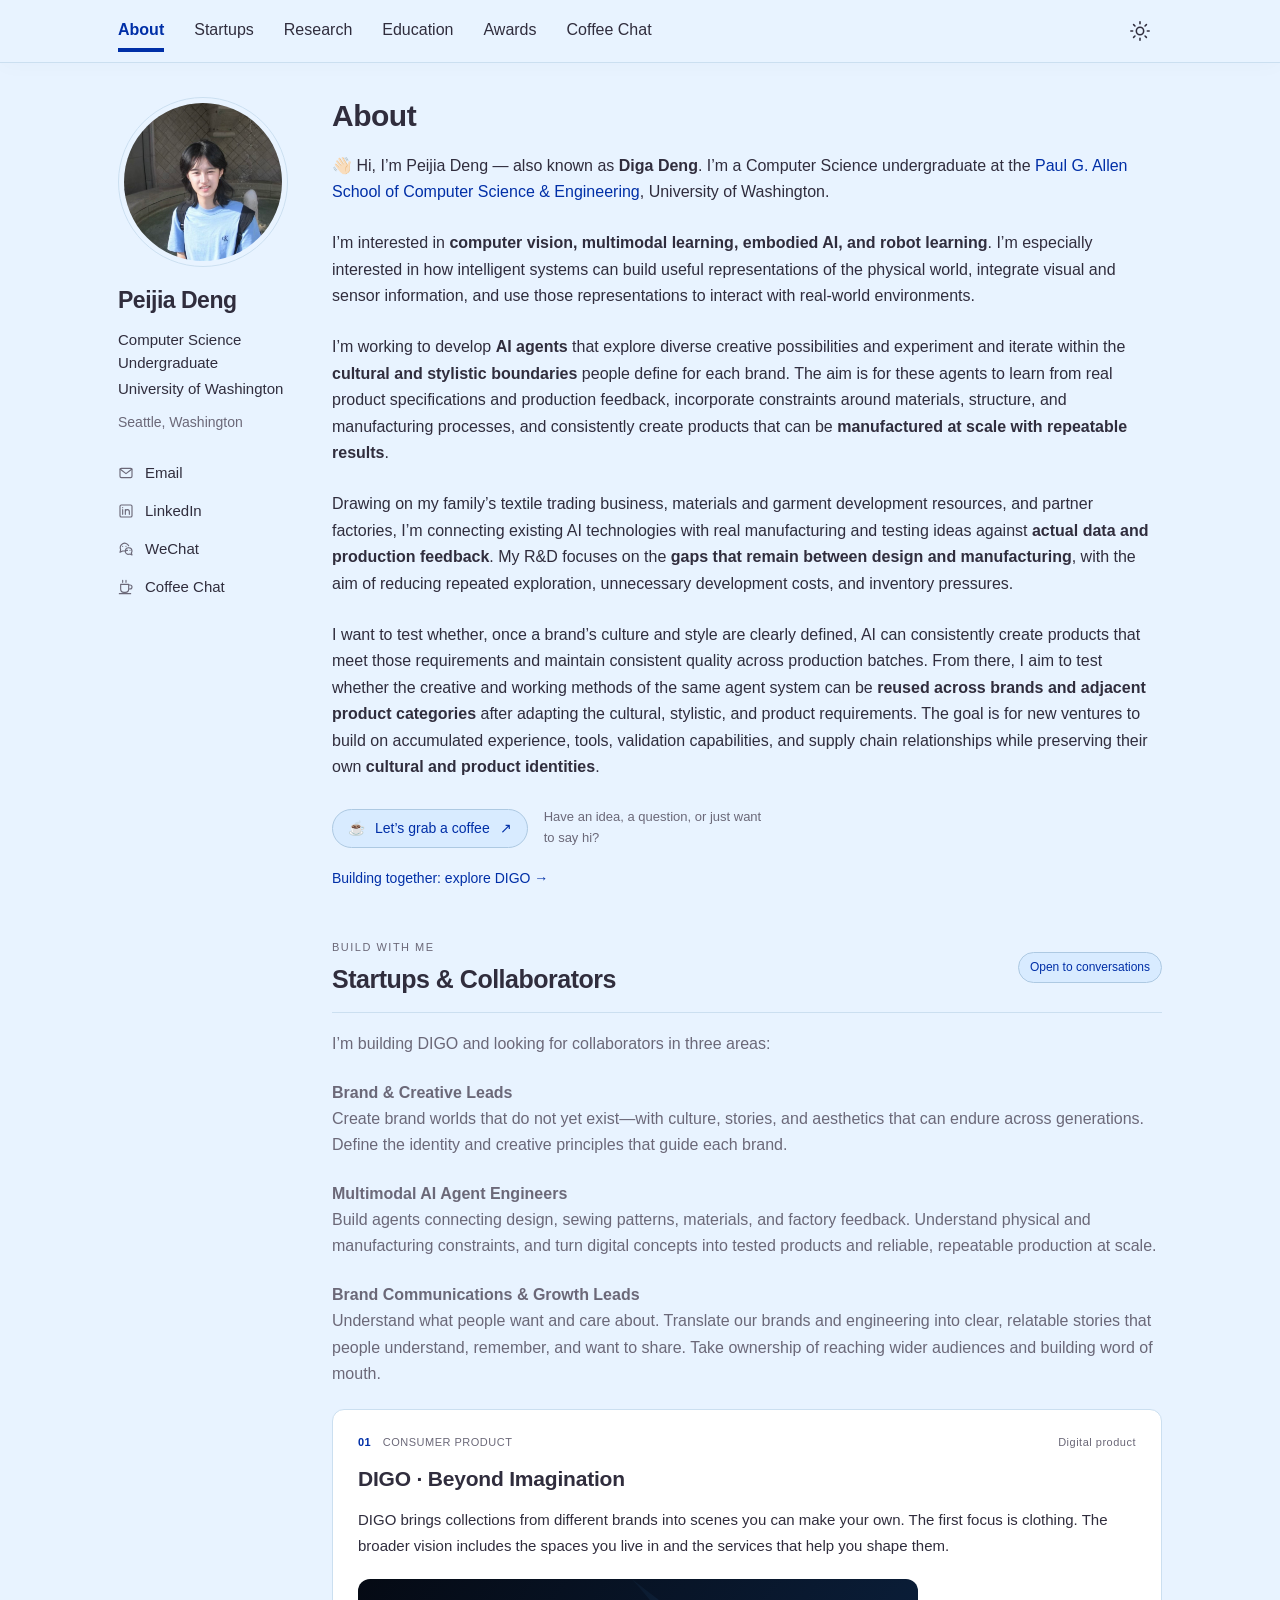
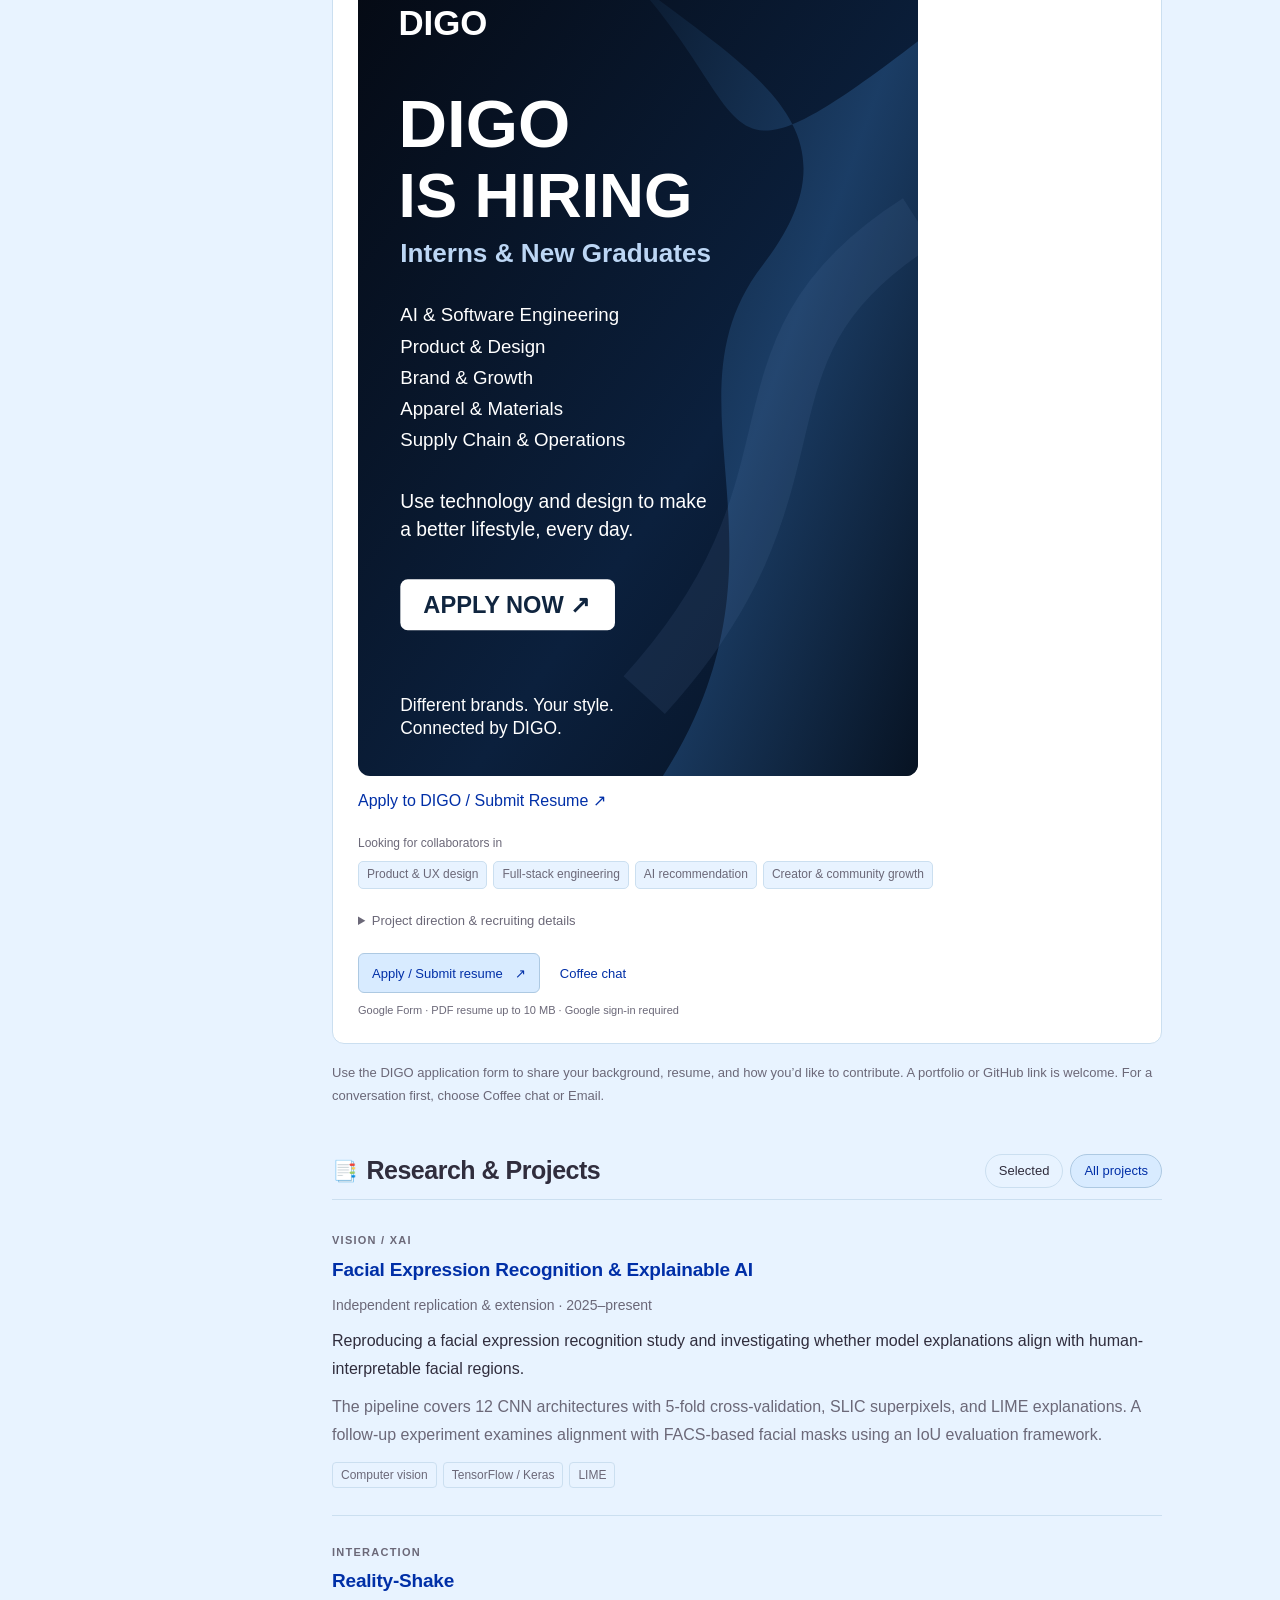
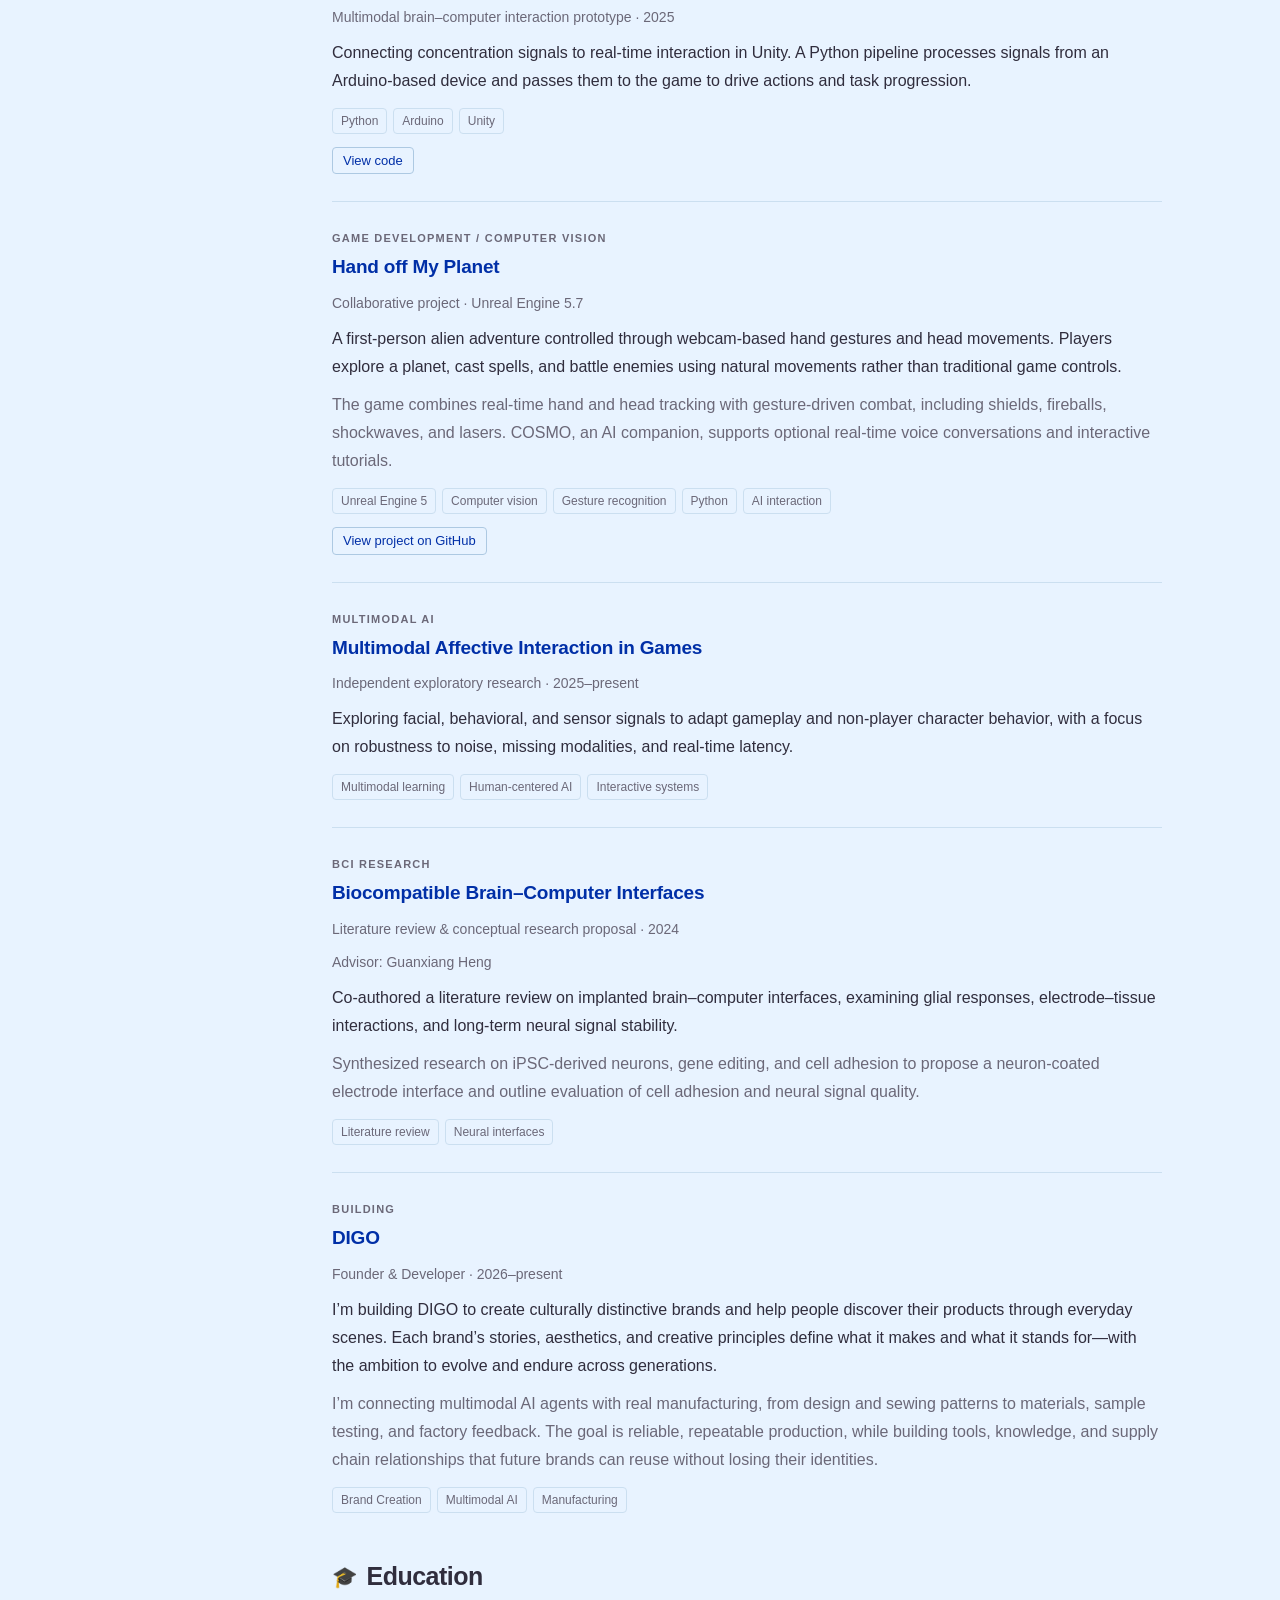
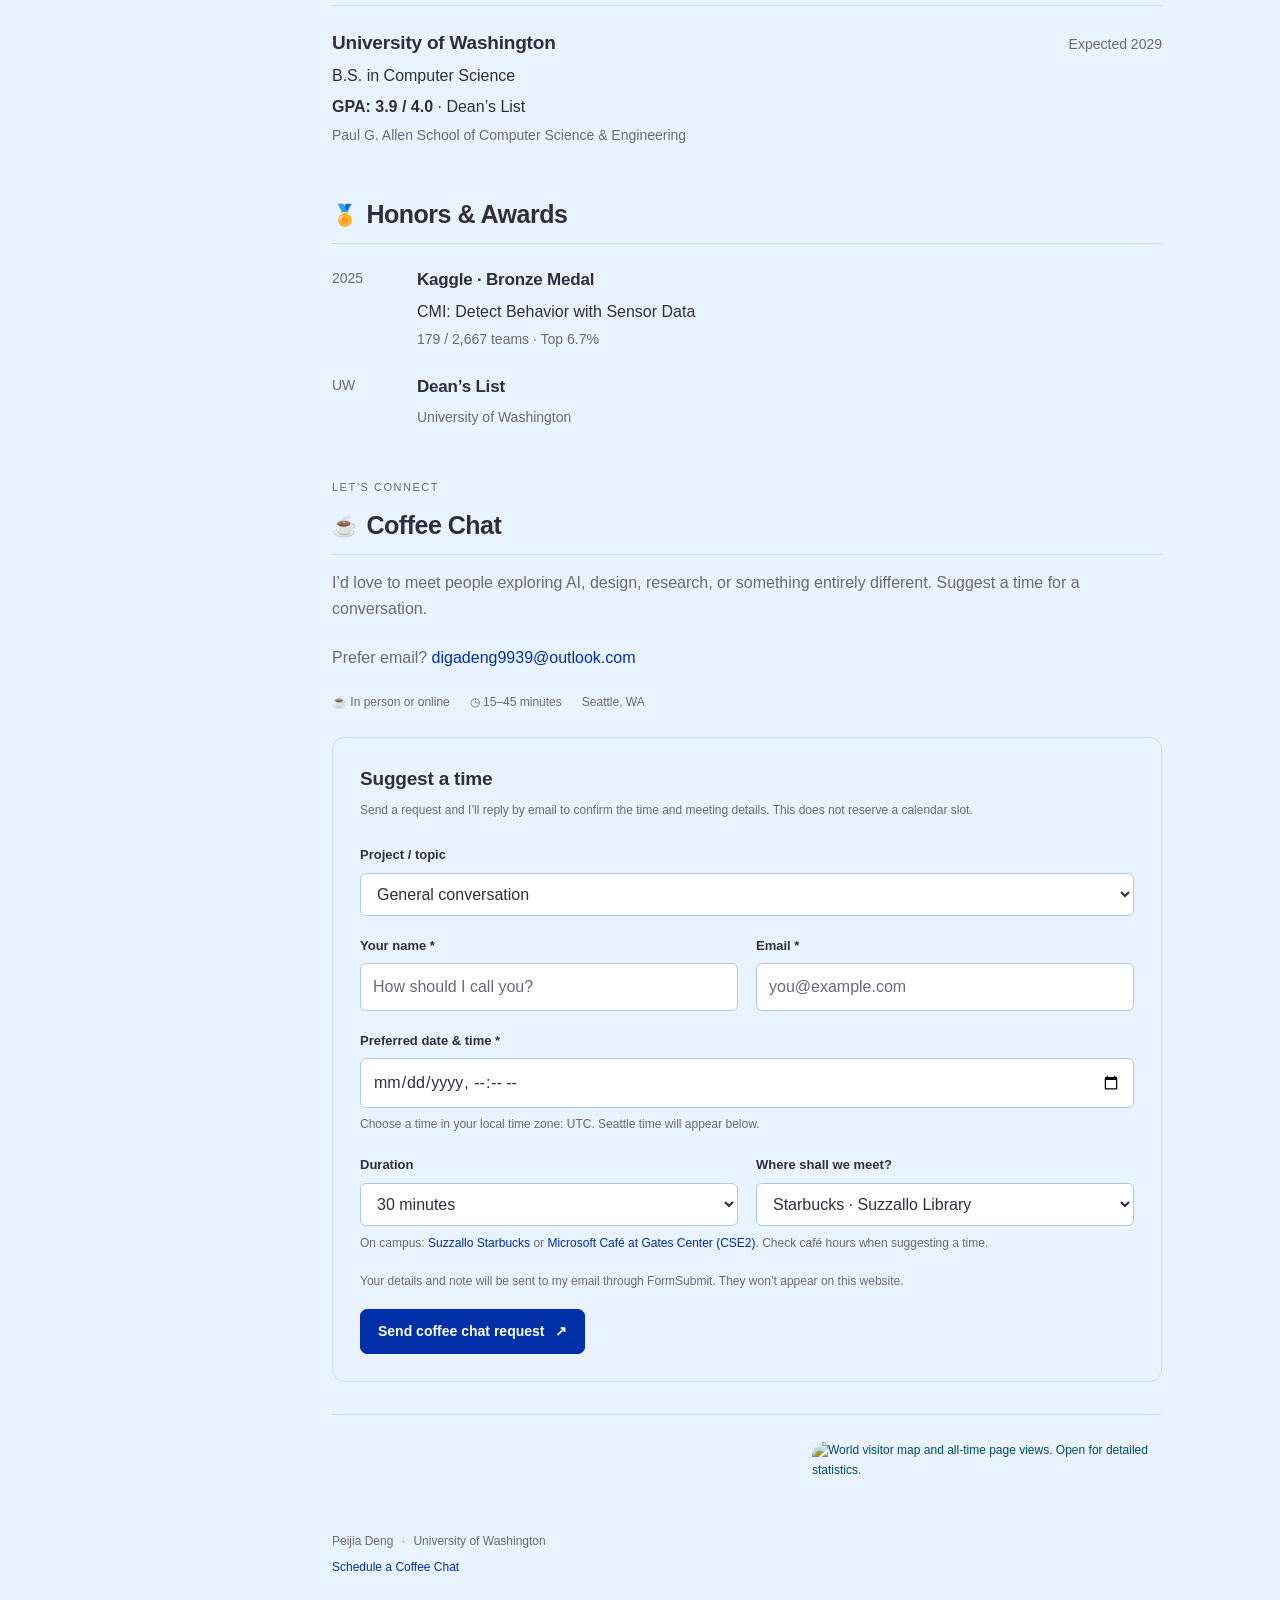
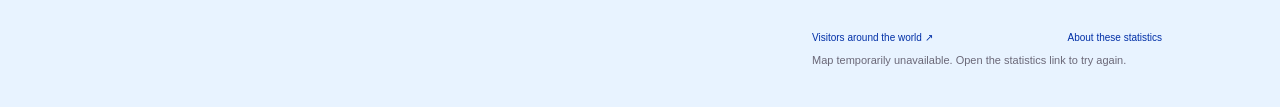
==== commit e8309c43: "Emphasize key phrases in About introduction" ====
--- a/index.html
+++ b/index.html
@@ -19,7 +19,7 @@
 </head>
 <body><a class="skip" href="#main-content">Skip to content</a><header class="masthead"><div class="masthead-inner"><a class="mobile-name" href="#about">Peijia Deng</a><button class="menu-toggle" type="button" aria-expanded="false" aria-controls="section-nav"><svg viewBox="0 0 24 24" aria-hidden="true"><path d="M4 6h16M4 12h16M4 18h16"/></svg><span>Menu</span></button><nav class="section-nav" id="section-nav" aria-label="Sections"><a class="active" aria-current="location" href="#about">About</a><a href="#startups">Startups</a><a href="#research">Research</a><a href="#education">Education</a><a href="#awards">Awards</a><a href="#coffee-chat">Coffee Chat</a></nav><button class="theme-toggle" type="button" aria-label="Switch to dark theme" aria-pressed="false" title="Switch to dark theme"><svg class="theme-sun" viewBox="0 0 24 24" aria-hidden="true"><circle cx="12" cy="12" r="4"/><path d="M12 2v2m0 16v2M2 12h2m16 0h2M5 5l1.5 1.5m11 11L19 19M5 19l1.5-1.5m11-11L19 5"/></svg><svg class="theme-moon" viewBox="0 0 24 24" aria-hidden="true"><path d="M20.5 14A8.5 8.5 0 0 1 10 3.5 8.5 8.5 0 1 0 20.5 14Z"/></svg></button></div></header>
 <div class="page"><aside class="profile" aria-label="Profile and contact links"><a class="profile-photo" href="#about" aria-label="Peijia Deng home"><img src="assets/peijia-deng.jpg" alt="Peijia Deng, also known as Diga Deng" width="210" height="210"></a><div class="identity"><h1>Peijia Deng</h1><p>Computer Science Undergraduate</p><p class="school">University of Washington</p><p class="location">Seattle, Washington</p></div><div class="social"><a href="mailto:digadeng9939@outlook.com" data-email-open aria-label="Email Diga Deng at digadeng9939@outlook.com"><svg viewBox="0 0 24 24" aria-hidden="true"><rect x="3" y="5" width="18" height="14" rx="2"/><path d="m3 6 9 7 9-7"/></svg>Email</a><a href="https://www.linkedin.com/in/diga-deng-14b96a397"><svg viewBox="0 0 24 24" aria-hidden="true"><rect x="3" y="3" width="18" height="18" rx="2"/><path d="M7 10v7m0-10v.1M11 17v-7m0 3c0-4 6-4 6 0v4"/></svg>LinkedIn</a><a class="wechat-link" href="assets/wechat-qr.jpg?v=qr-only" data-wechat-open><svg viewBox="0 0 24 24" aria-hidden="true"><path d="M14 14c-1 .6-2.5 1-4 1H7l-4 2 1-4a6 6 0 1 1 12-6"/><path d="M21 15c0 1-.4 2-1 2.8l1 3.2-3-1.5c-1 .3-2 .5-3 .5a5 5 0 1 1 6-5Z"/><path d="M7 8h.01M12 8h.01M14 14h.01M18 14h.01"/></svg>WeChat</a><a href="#coffee-chat"><svg viewBox="0 0 24 24" aria-hidden="true"><path d="M4 8h12v7a5 5 0 0 1-5 5H9a5 5 0 0 1-5-5ZM16 9h2a3 3 0 0 1 0 6h-2M7 2v3m5-3v3M2 22h17"/></svg>Coffee Chat</a></div></aside>
-<main id="main-content" tabindex="-1"><section id="about" class="about"><h2>About</h2><p>👋🏻 Hi, I’m Peijia Deng — also known as <strong>Diga Deng</strong>. I’m a Computer Science undergraduate at the <a href="https://www.cs.washington.edu/">Paul G. Allen School of Computer Science &amp; Engineering</a>, University of Washington.</p><p>I’m interested in <strong>computer vision, multimodal learning, embodied AI, and robot learning</strong>. I’m especially interested in how intelligent systems can build useful representations of the physical world, integrate visual and sensor information, and use those representations to interact with real-world environments.</p><p>I’m working to develop AI agents that explore diverse creative possibilities and experiment and iterate within the cultural and stylistic boundaries people define for each brand. The aim is for these agents to learn from real product specifications and production feedback, incorporate constraints around materials, structure, and manufacturing processes, and consistently create products that can be manufactured at scale with repeatable results.</p><p>Drawing on my family’s textile trading business, materials and garment development resources, and partner factories, I’m connecting existing AI technologies with real manufacturing and testing ideas against actual data and production feedback. My R&amp;D focuses on the gaps that remain between design and manufacturing, with the aim of reducing repeated exploration, unnecessary development costs, and inventory pressures.</p><p>I want to test whether, once a brand’s culture and style are clearly defined, AI can consistently create products that meet those requirements and maintain consistent quality across production batches. From there, I aim to test whether the creative and working methods of the same agent system can be reused across brands and adjacent product categories after adapting the cultural, stylistic, and product requirements. The goal is for new ventures to build on accumulated experience, tools, validation capabilities, and supply chain relationships while preserving their own cultural and product identities.</p><div class="coffee-invite"><a class="coffee-button" href="#coffee-chat"><span aria-hidden="true">☕</span> Let’s grab a coffee <span aria-hidden="true">↗</span></a><span>Have an idea, a question, or just want to say hi?</span></div><p class="startup-invite"><a href="#startups">Building together: explore DIGO <span aria-hidden="true">→</span></a></p></section>
+<main id="main-content" tabindex="-1"><section id="about" class="about"><h2>About</h2><p>👋🏻 Hi, I’m Peijia Deng — also known as <strong>Diga Deng</strong>. I’m a Computer Science undergraduate at the <a href="https://www.cs.washington.edu/">Paul G. Allen School of Computer Science &amp; Engineering</a>, University of Washington.</p><p>I’m interested in <strong>computer vision, multimodal learning, embodied AI, and robot learning</strong>. I’m especially interested in how intelligent systems can build useful representations of the physical world, integrate visual and sensor information, and use those representations to interact with real-world environments.</p><p>I’m working to develop <strong>AI agents</strong> that explore diverse creative possibilities and experiment and iterate within the <strong>cultural and stylistic boundaries</strong> people define for each brand. The aim is for these agents to learn from real product specifications and production feedback, incorporate constraints around materials, structure, and manufacturing processes, and consistently create products that can be <strong>manufactured at scale with repeatable results</strong>.</p><p>Drawing on my family’s textile trading business, materials and garment development resources, and partner factories, I’m connecting existing AI technologies with real manufacturing and testing ideas against <strong>actual data and production feedback</strong>. My R&amp;D focuses on the <strong>gaps that remain between design and manufacturing</strong>, with the aim of reducing repeated exploration, unnecessary development costs, and inventory pressures.</p><p>I want to test whether, once a brand’s culture and style are clearly defined, AI can consistently create products that meet those requirements and maintain consistent quality across production batches. From there, I aim to test whether the creative and working methods of the same agent system can be <strong>reused across brands and adjacent product categories</strong> after adapting the cultural, stylistic, and product requirements. The goal is for new ventures to build on accumulated experience, tools, validation capabilities, and supply chain relationships while preserving their own <strong>cultural and product identities</strong>.</p><div class="coffee-invite"><a class="coffee-button" href="#coffee-chat"><span aria-hidden="true">☕</span> Let’s grab a coffee <span aria-hidden="true">↗</span></a><span>Have an idea, a question, or just want to say hi?</span></div><p class="startup-invite"><a href="#startups">Building together: explore DIGO <span aria-hidden="true">→</span></a></p></section>
 <section id="startups" aria-labelledby="startups-title">
   <div class="startup-heading"><div><div class="eyebrow">BUILD WITH ME</div><h2 id="startups-title">Startups &amp; Collaborators</h2></div><span class="startup-status">Open to conversations</span></div>
   <p class="startup-intro">I’m building DIGO and looking for collaborators in three areas:</p>
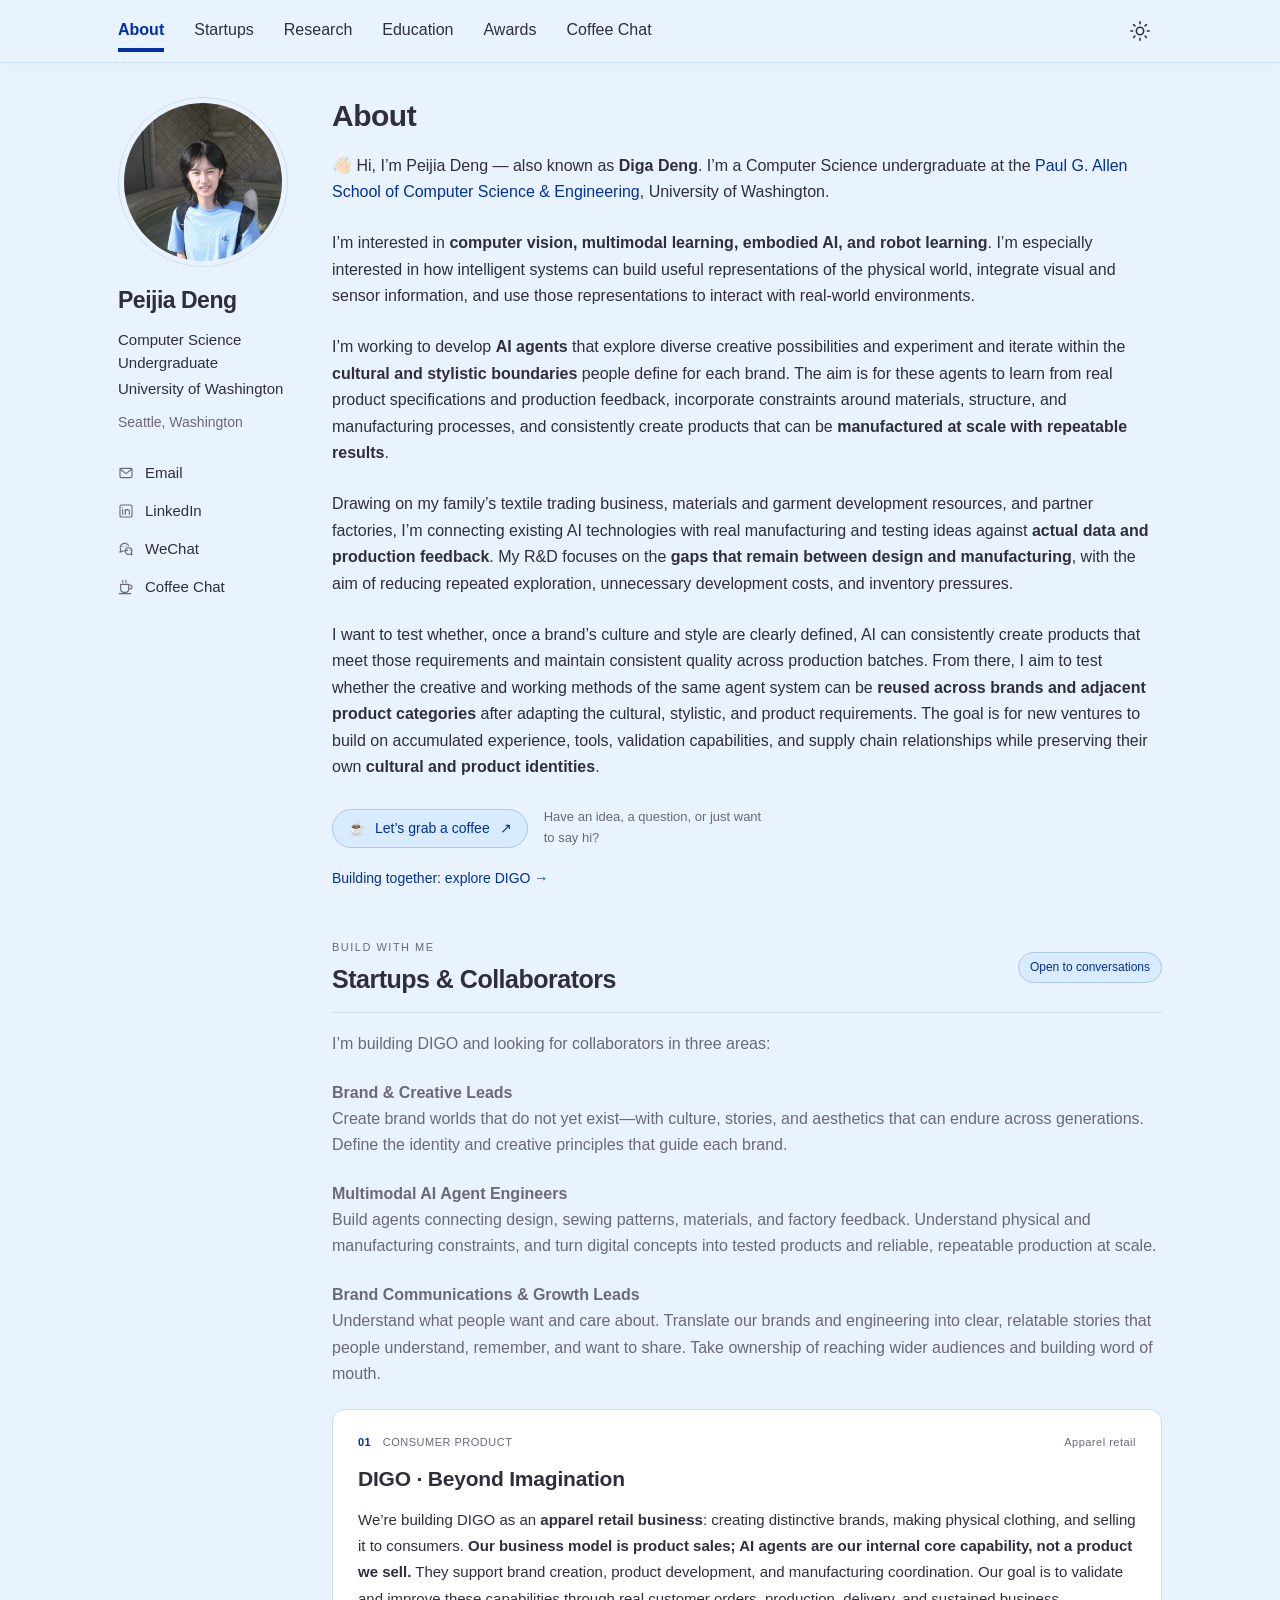
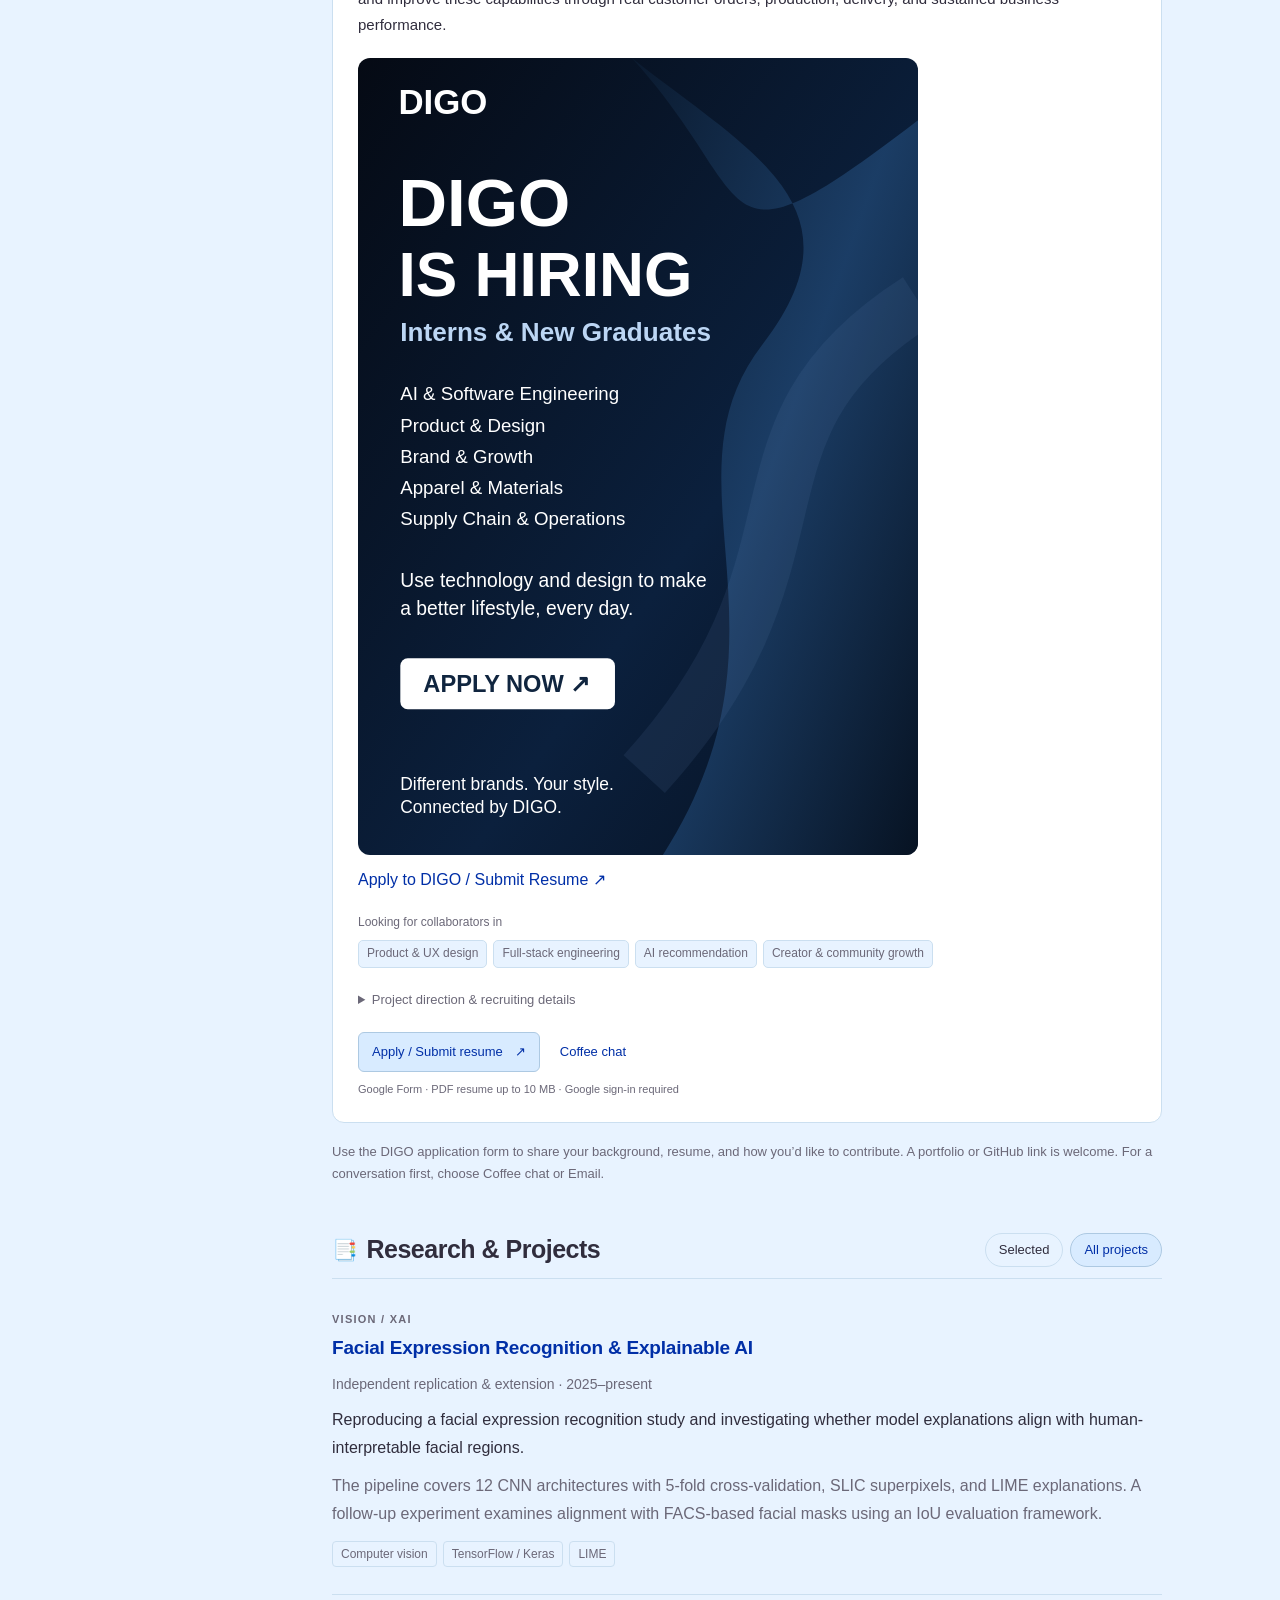
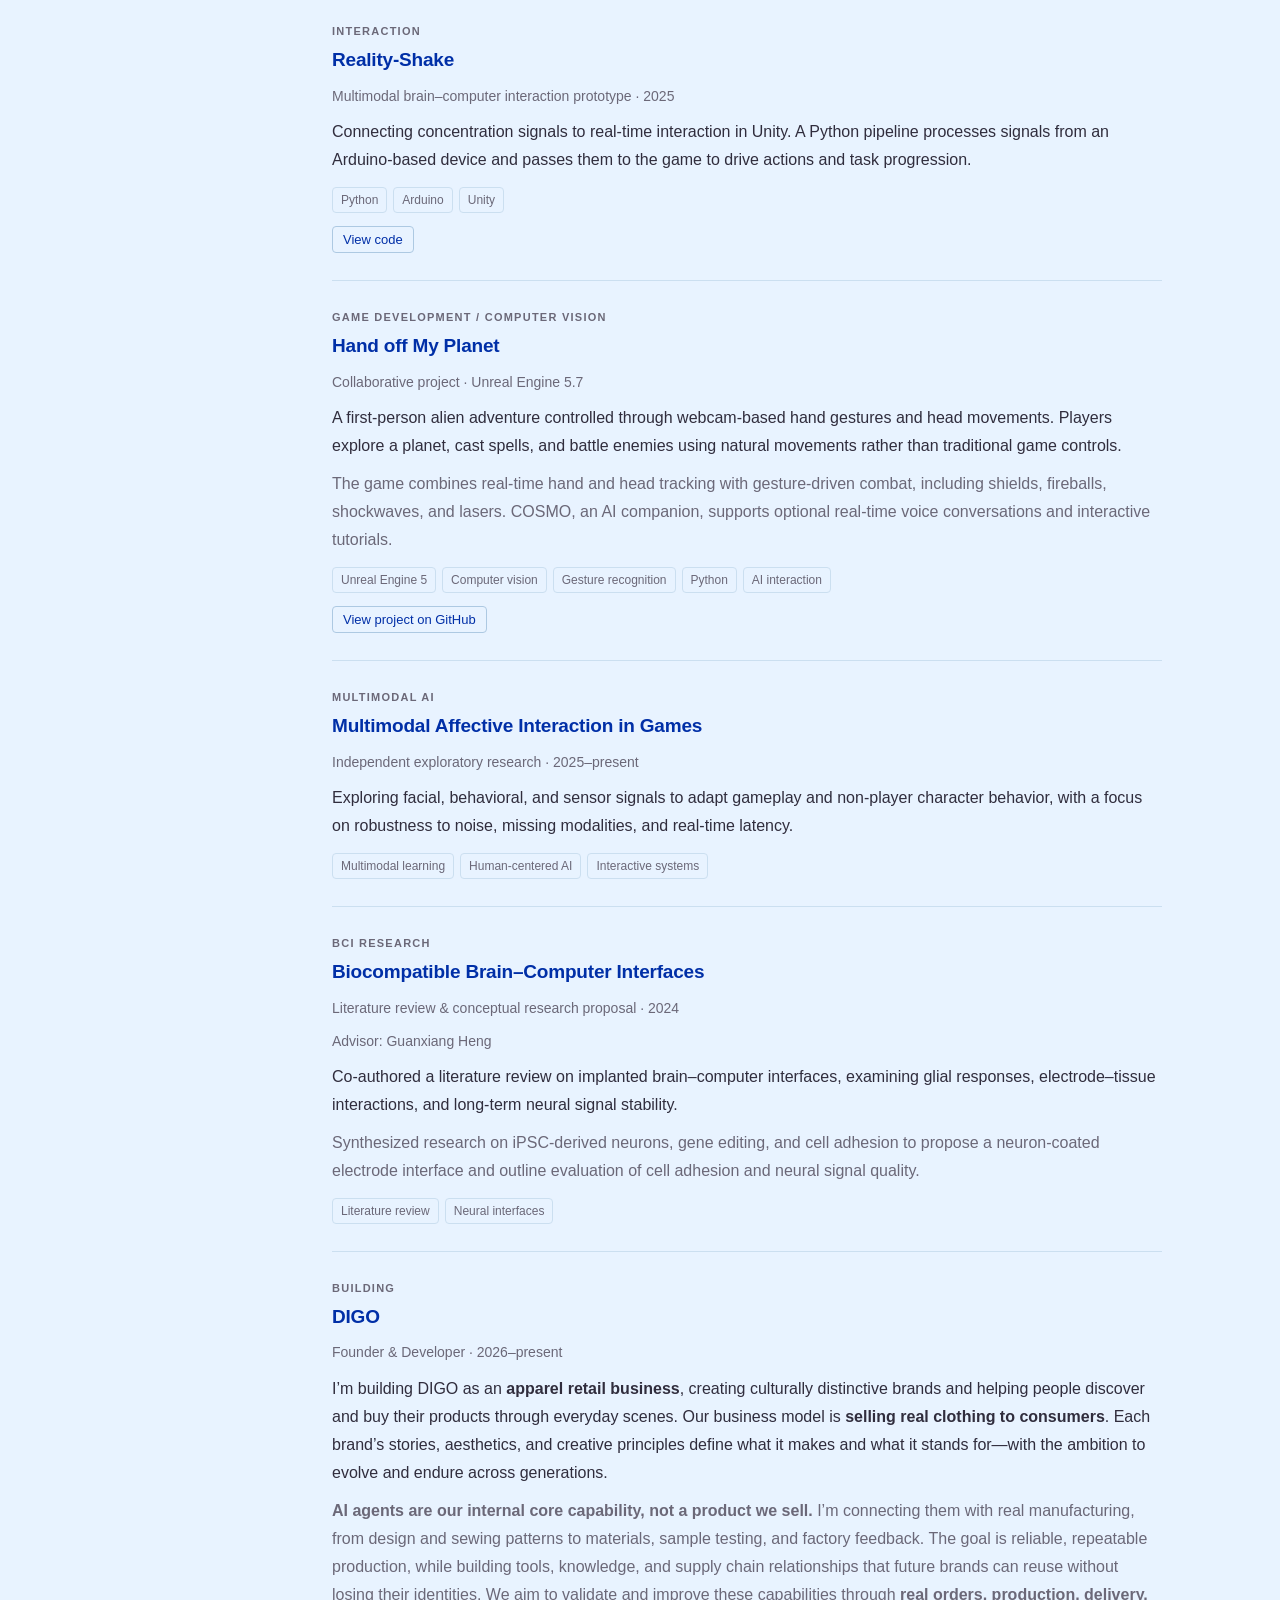
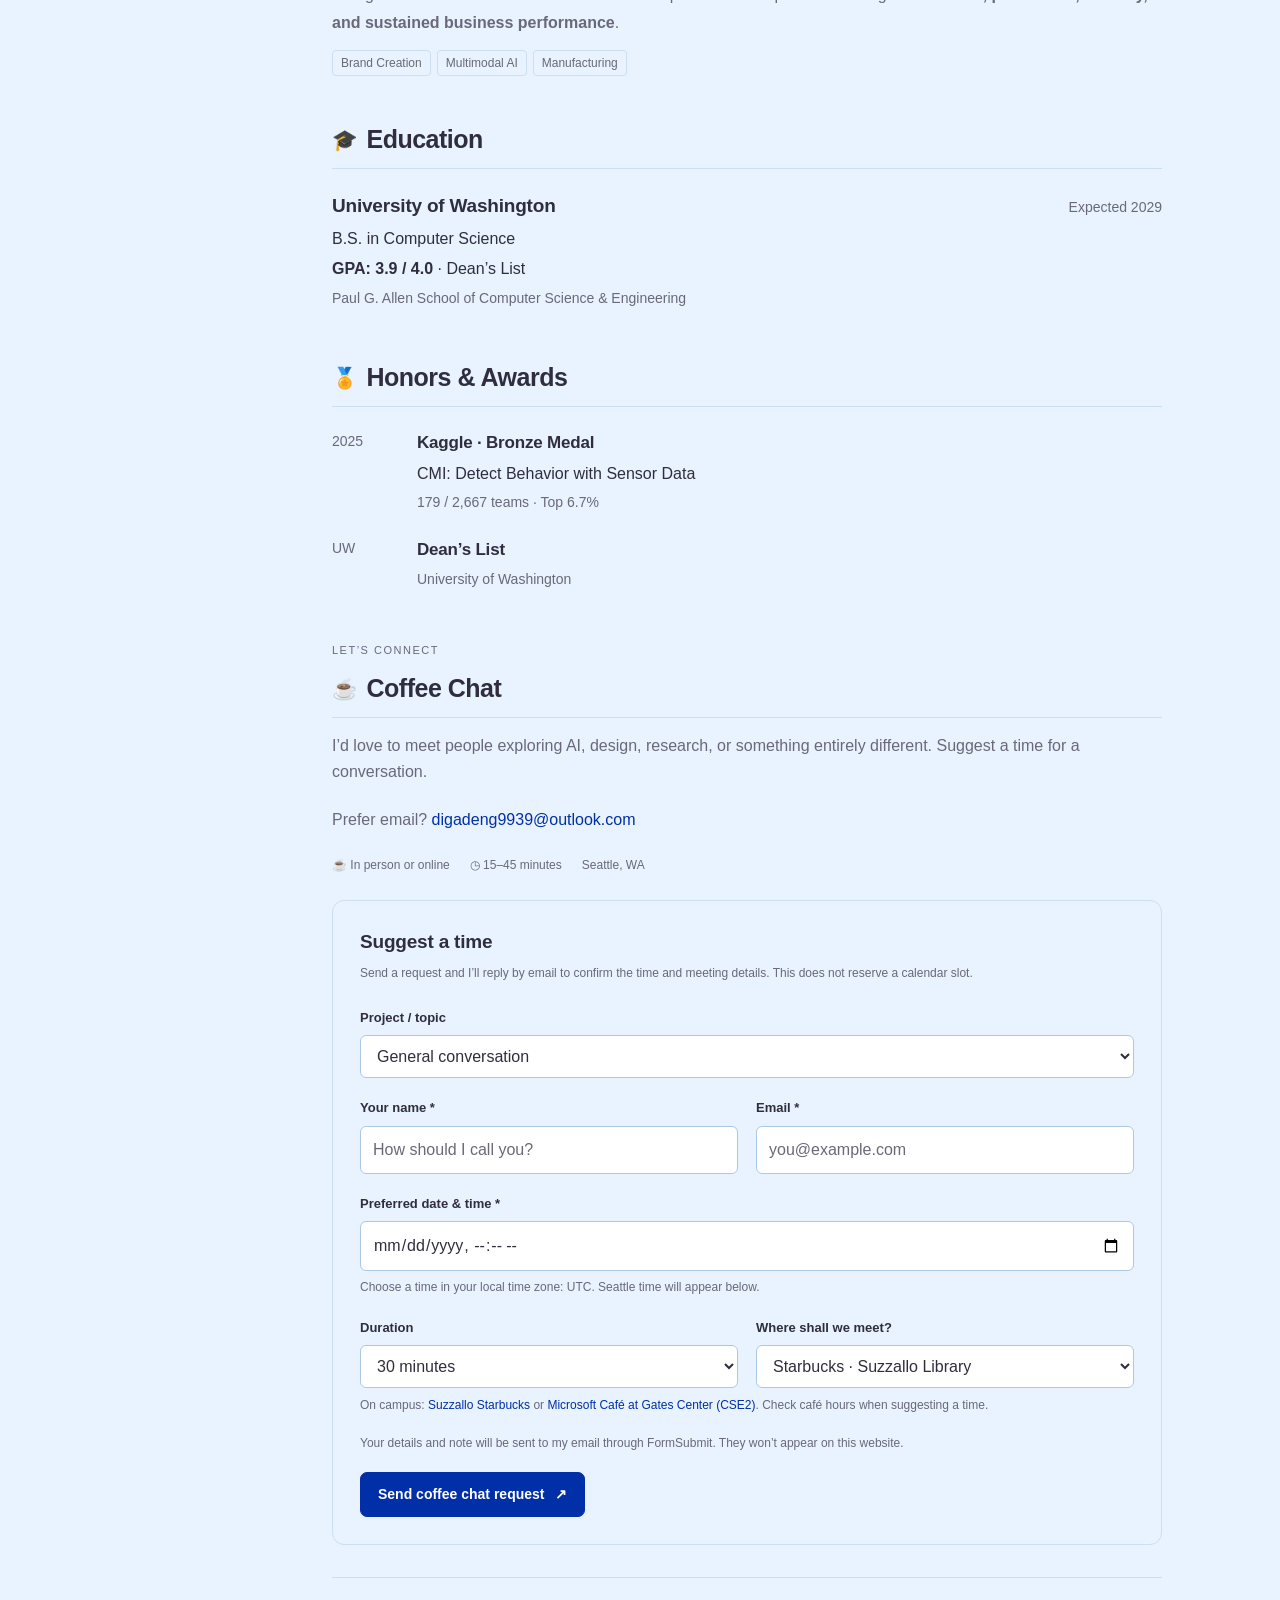
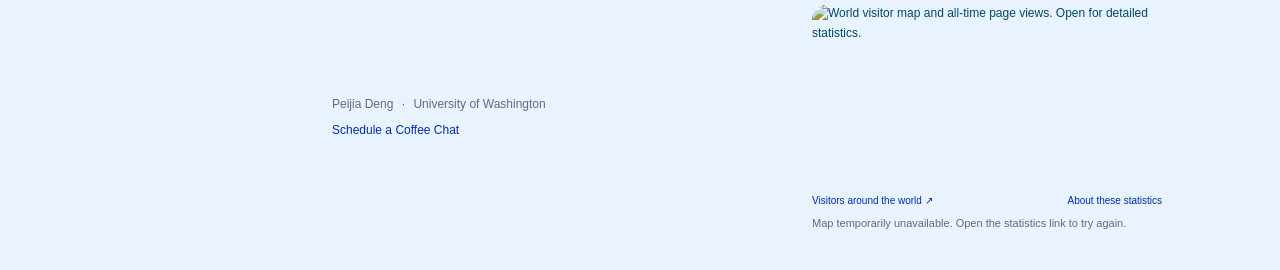
==== commit b78eabf0: "Clarify DIGO apparel retail model and internal AI agent capabilities" ====
--- a/index.html
+++ b/index.html
@@ -28,9 +28,9 @@
   <p class="startup-intro"><strong>Brand Communications &amp; Growth Leads</strong><br>Understand what people want and care about. Translate our brands and engineering into clear, relatable stories that people understand, remember, and want to share. Take ownership of reaching wider audiences and building word of mouth.</p>
   <div class="startup-list">
     <article class="startup-card" id="startup-digo-shopping" aria-labelledby="startup-digo-shopping-title">
-      <div class="startup-meta"><span><span class="startup-number">01</span> CONSUMER PRODUCT</span><span>Digital product</span></div>
+      <div class="startup-meta"><span><span class="startup-number">01</span> CONSUMER PRODUCT</span><span>Apparel retail</span></div>
       <h3 id="startup-digo-shopping-title">DIGO · Beyond Imagination</h3>
-      <p class="startup-description">DIGO brings collections from different brands into scenes you can make your own. The first focus is clothing. The broader vision includes the spaces you live in and the services that help you shape them.</p>
+      <p class="startup-description">We’re building DIGO as an <strong>apparel retail business</strong>: creating distinctive brands, making physical clothing, and selling it to consumers. <strong>Our business model is product sales; AI agents are our internal core capability, not a product we sell.</strong> They support brand creation, product development, and manufacturing coordination. Our goal is to validate and improve these capabilities through real customer orders, production, delivery, and sustained business performance.</p>
       <div class="digo-recruitment" style="margin:20px 0"><a href="https://docs.google.com/forms/d/e/1FAIpQLSdPtdvTI_ls_GsLykfDmFi_Pj6p9EKEKwljsA9Fgz-8BJIRsw/viewform?hl=en" target="_blank" rel="noopener noreferrer" aria-label="Apply to DIGO internships and new graduate opportunities"><img src="assets/digo-recruitment-en.svg" alt="DIGO IS HIRING — Interns and New Graduates. AI and Software Engineering, Product and Design, Brand and Growth, Apparel and Materials, Supply Chain and Operations. Apply now." loading="lazy" style="display:block;width:100%;max-width:560px;height:auto;border-radius:12px"></a><p style="margin:12px 0 0"><a href="https://docs.google.com/forms/d/e/1FAIpQLSdPtdvTI_ls_GsLykfDmFi_Pj6p9EKEKwljsA9Fgz-8BJIRsw/viewform?hl=en" target="_blank" rel="noopener noreferrer">Apply to DIGO / Submit Resume ↗</a></p></div>
       <p class="startup-roles-label">Looking for collaborators in</p>
       <div class="startup-roles"><span>Product &amp; UX design</span><span>Full-stack engineering</span><span>AI recommendation</span><span>Creator &amp; community growth</span></div>
@@ -46,7 +46,7 @@
 <article id="project-hand-off-my-planet" class="project" data-selected="true"><div class="project-content"><div class="project-category">GAME DEVELOPMENT / COMPUTER VISION</div><h3>Hand off My Planet</h3><p class="meta">Collaborative project · Unreal Engine 5.7</p><p>A first-person alien adventure controlled through webcam-based hand gestures and head movements. Players explore a planet, cast spells, and battle enemies using natural movements rather than traditional game controls.</p><p class="detail">The game combines real-time hand and head tracking with gesture-driven combat, including shields, fireballs, shockwaves, and lasers. COSMO, an AI companion, supports optional real-time voice conversations and interactive tutorials.</p><div class="tags"><span>Unreal Engine 5</span><span>Computer vision</span><span>Gesture recognition</span><span>Python</span><span>AI interaction</span></div><a class="project-link" href="https://github.com/FranHoward/Hand-off-My-Planet" target="_blank" rel="noopener noreferrer">View project on GitHub</a></div></article>
 <article id="project-3" class="project" data-selected="false"><div class="project-content"><div class="project-category">MULTIMODAL AI</div><h3>Multimodal Affective Interaction in Games</h3><p class="meta">Independent exploratory research · 2025–present</p><p>Exploring facial, behavioral, and sensor signals to adapt gameplay and non-player character behavior, with a focus on robustness to noise, missing modalities, and real-time latency.</p><div class="tags"><span>Multimodal learning</span><span>Human-centered AI</span><span>Interactive systems</span></div></div></article>
 <article id="project-4" class="project" data-selected="true"><div class="project-content"><div class="project-category">BCI RESEARCH</div><h3>Biocompatible Brain–Computer Interfaces</h3><p class="meta">Literature review &amp; conceptual research proposal · 2024</p><p class="meta">Advisor: Guanxiang Heng</p><p>Co-authored a literature review on implanted brain–computer interfaces, examining glial responses, electrode–tissue interactions, and long-term neural signal stability.</p><p class="detail">Synthesized research on iPSC-derived neurons, gene editing, and cell adhesion to propose a neuron-coated electrode interface and outline evaluation of cell adhesion and neural signal quality.</p><div class="tags"><span>Literature review</span><span>Neural interfaces</span></div></div></article>
-<article class="project" data-selected="false" id="digo"><div class="project-content"><div class="project-category">BUILDING</div><h3>DIGO</h3><p class="meta">Founder &amp; Developer · 2026–present</p><p>I’m building DIGO to create culturally distinctive brands and help people discover their products through everyday scenes. Each brand’s stories, aesthetics, and creative principles define what it makes and what it stands for—with the ambition to evolve and endure across generations.</p><p class="detail">I’m connecting multimodal AI agents with real manufacturing, from design and sewing patterns to materials, sample testing, and factory feedback. The goal is reliable, repeatable production, while building tools, knowledge, and supply chain relationships that future brands can reuse without losing their identities.</p><div class="tags"><span>Brand Creation</span><span>Multimodal AI</span><span>Manufacturing</span></div></div></article></section>
+<article class="project" data-selected="false" id="digo"><div class="project-content"><div class="project-category">BUILDING</div><h3>DIGO</h3><p class="meta">Founder &amp; Developer · 2026–present</p><p>I’m building DIGO as an <strong>apparel retail business</strong>, creating culturally distinctive brands and helping people discover and buy their products through everyday scenes. Our business model is <strong>selling real clothing to consumers</strong>. Each brand’s stories, aesthetics, and creative principles define what it makes and what it stands for—with the ambition to evolve and endure across generations.</p><p class="detail"><strong>AI agents are our internal core capability, not a product we sell.</strong> I’m connecting them with real manufacturing, from design and sewing patterns to materials, sample testing, and factory feedback. The goal is reliable, repeatable production, while building tools, knowledge, and supply chain relationships that future brands can reuse without losing their identities. We aim to validate and improve these capabilities through <strong>real orders, production, delivery, and sustained business performance</strong>.</p><div class="tags"><span>Brand Creation</span><span>Multimodal AI</span><span>Manufacturing</span></div></div></article></section>
 <section id="education"><h2><span class="section-icon" aria-hidden="true">🎓</span>Education</h2><div class="entry"><div><h3>University of Washington</h3><p>B.S. in Computer Science</p><p><strong>GPA: 3.9 / 4.0</strong> · Dean’s List</p><p class="meta">Paul G. Allen School of Computer Science &amp; Engineering</p></div><span class="date">Expected 2029</span></div></section>
 
 <section id="awards"><h2><span class="section-icon" aria-hidden="true">🏅</span>Honors &amp; Awards</h2><div class="award"><span class="date">2025</span><div><h3>Kaggle · Bronze Medal</h3><p>CMI: Detect Behavior with Sensor Data</p><p class="meta">179 / 2,667 teams · Top 6.7%</p></div></div><div class="award"><span class="date">UW</span><div><h3>Dean’s List</h3><p class="meta">University of Washington</p></div></div></section>
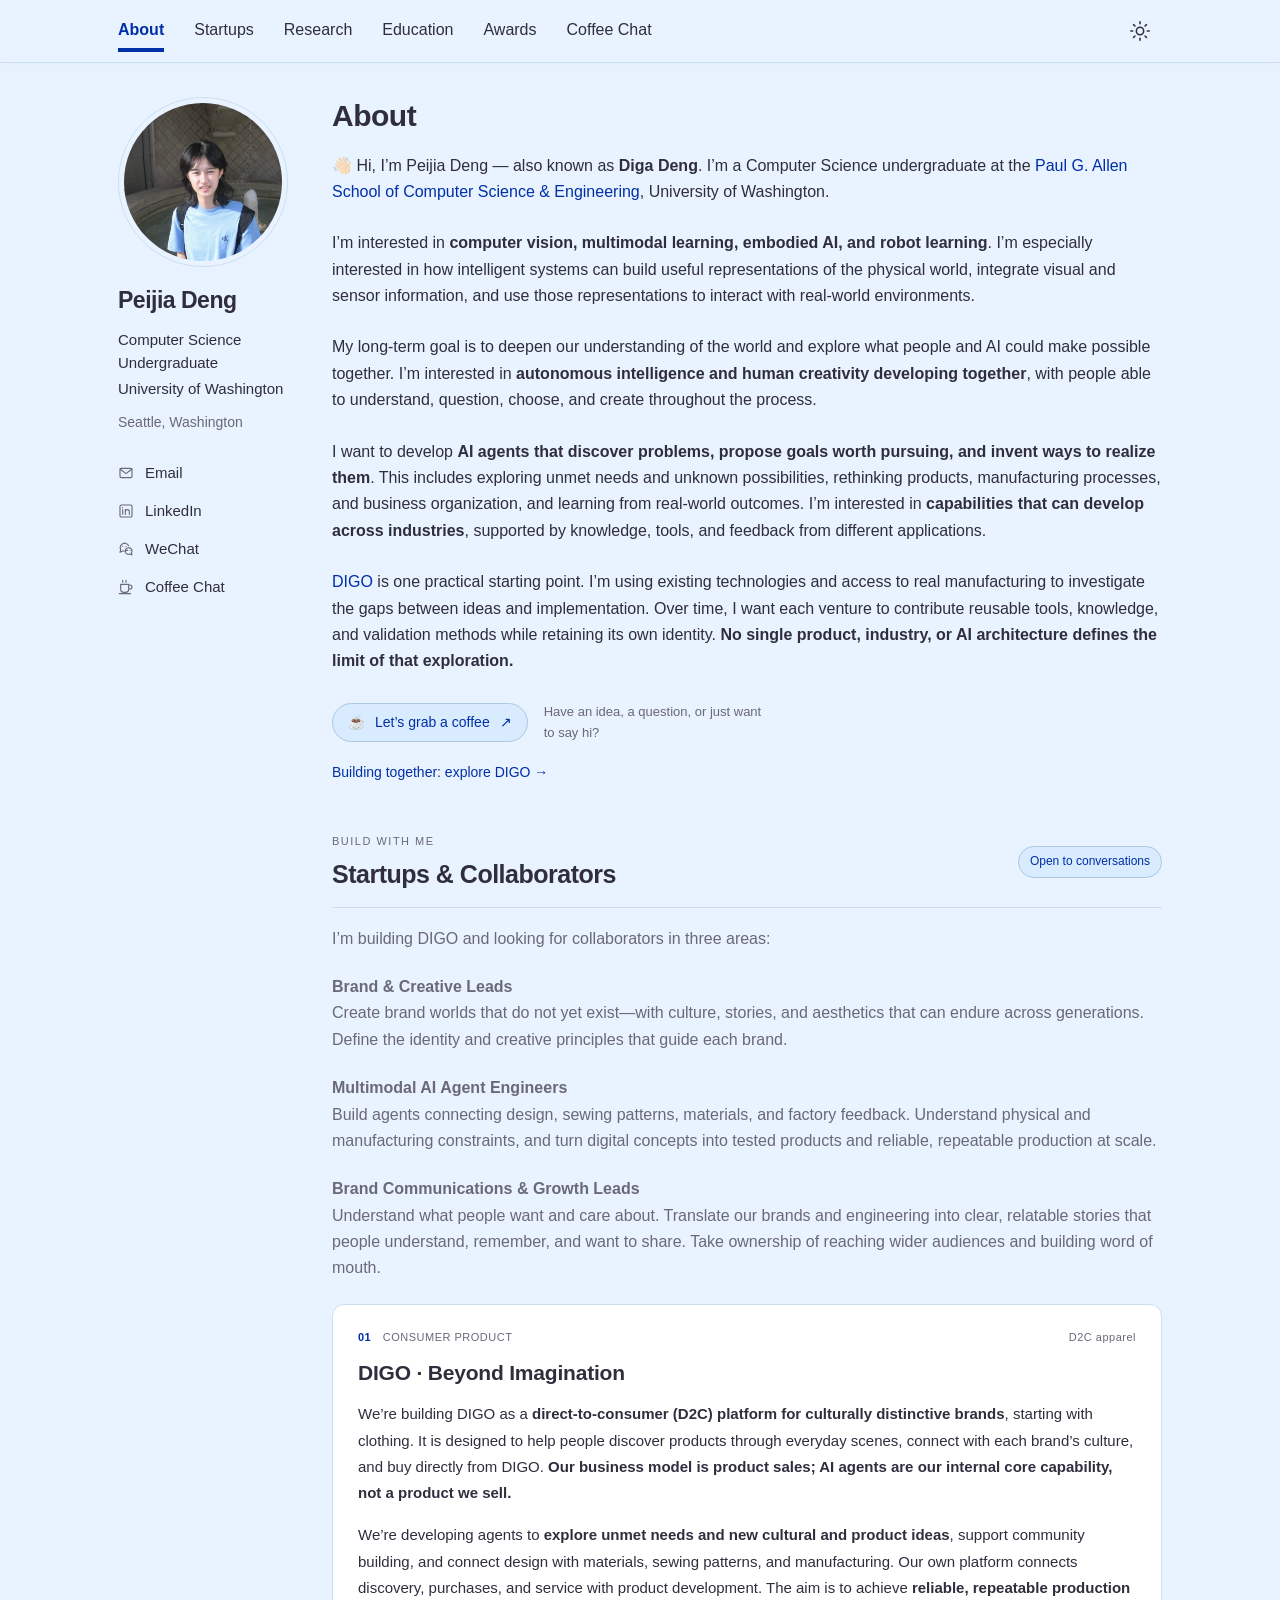
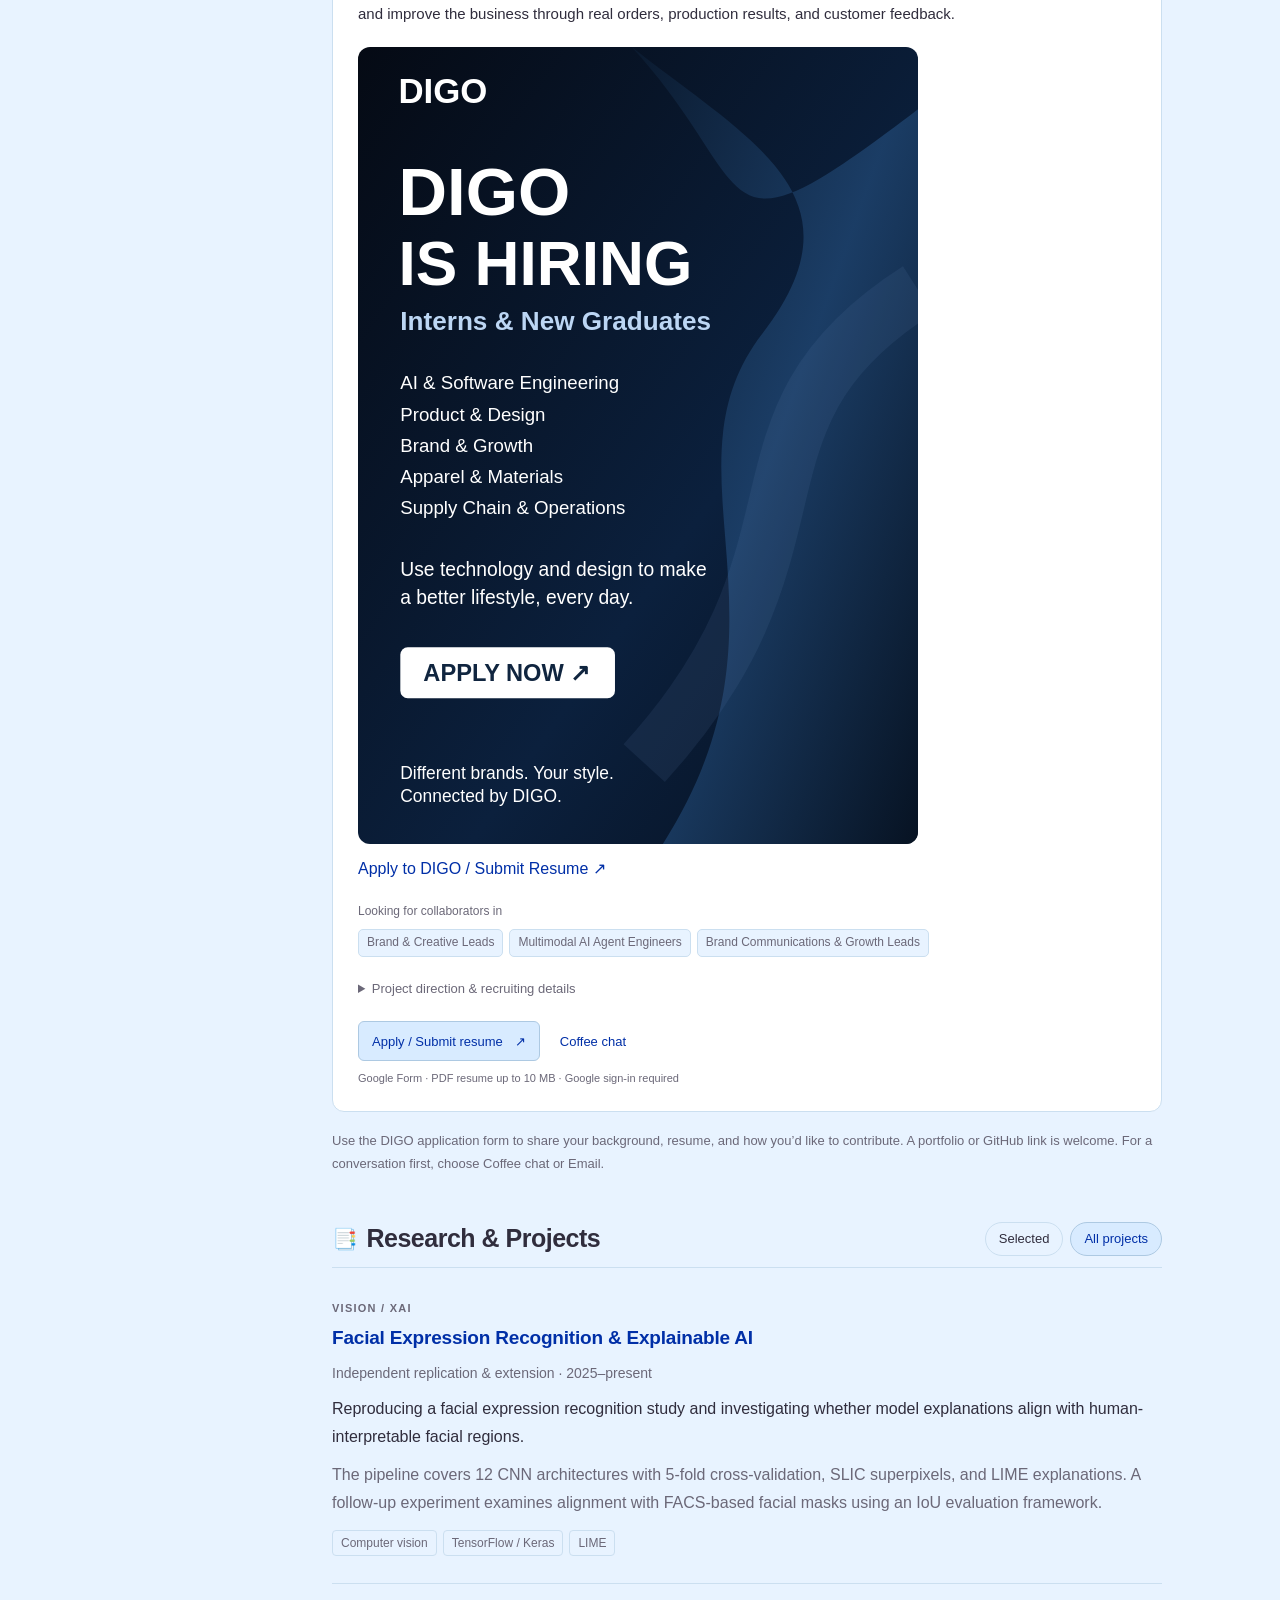
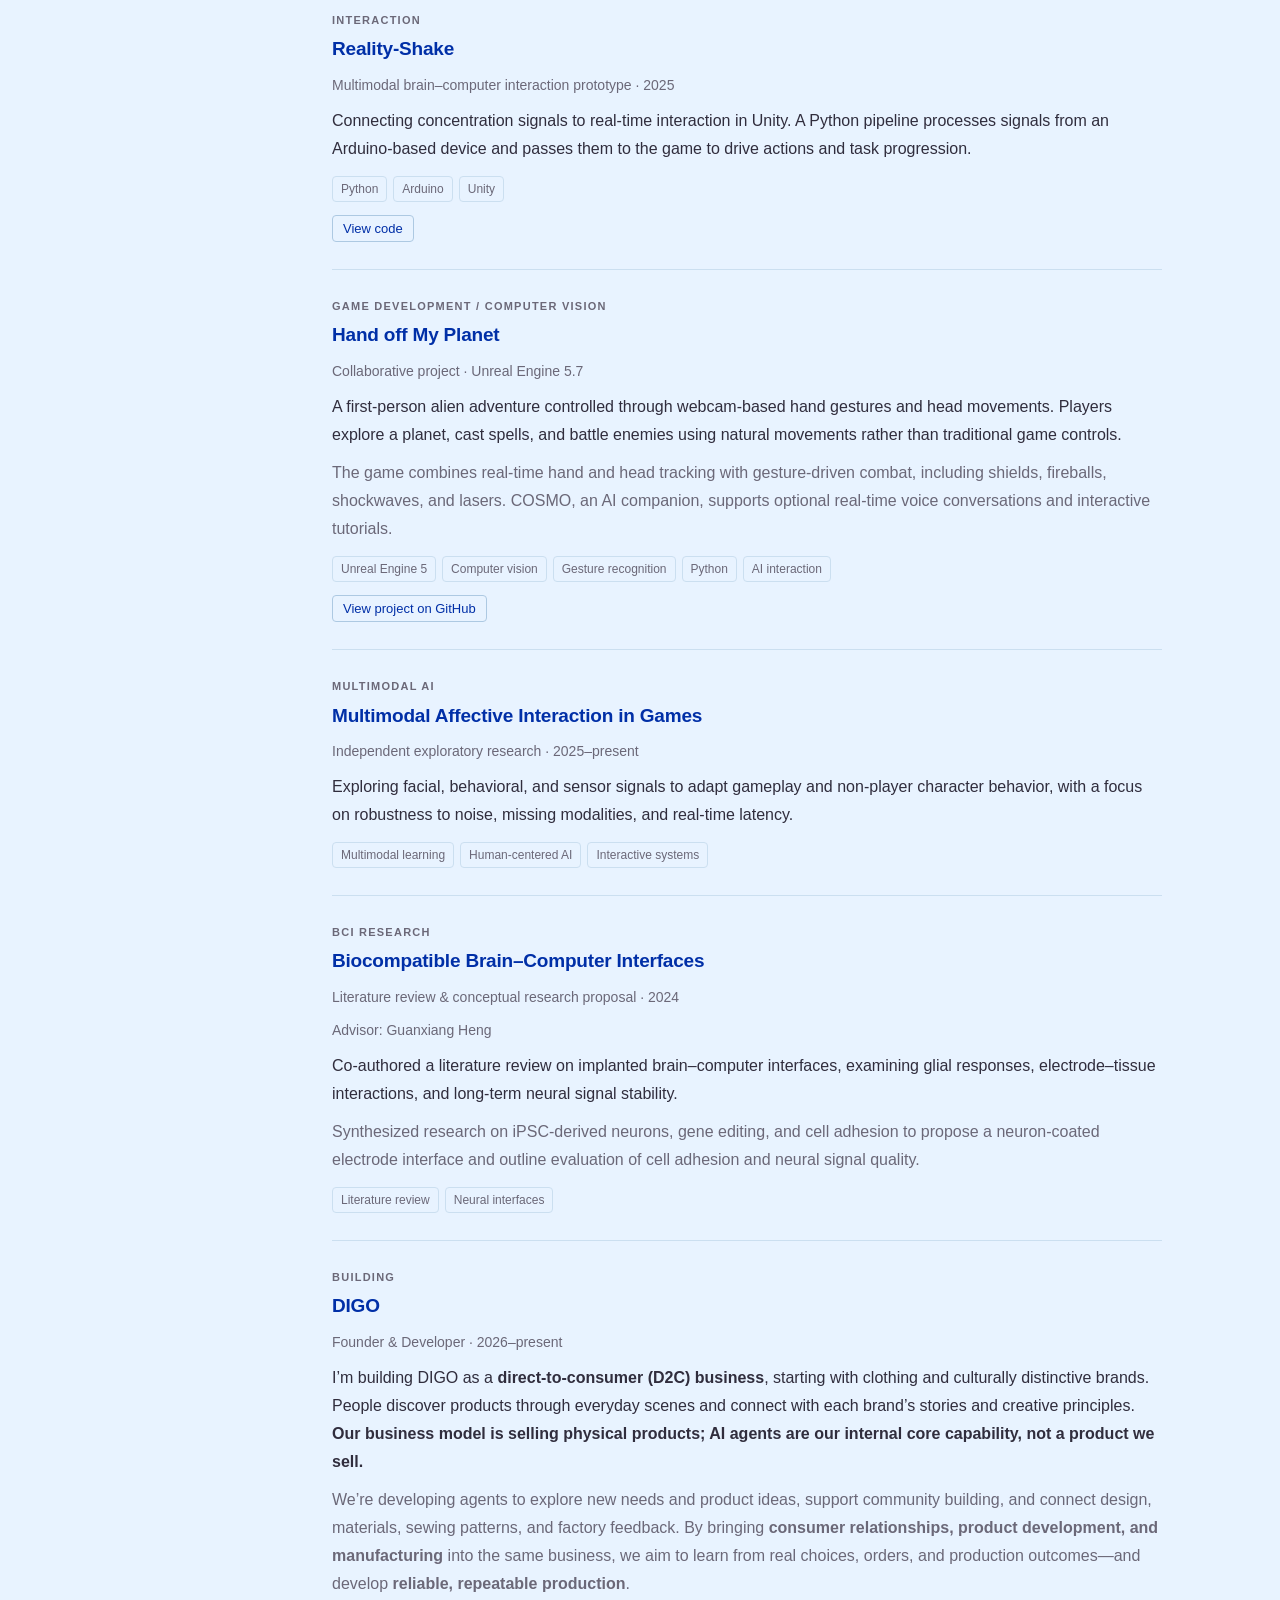
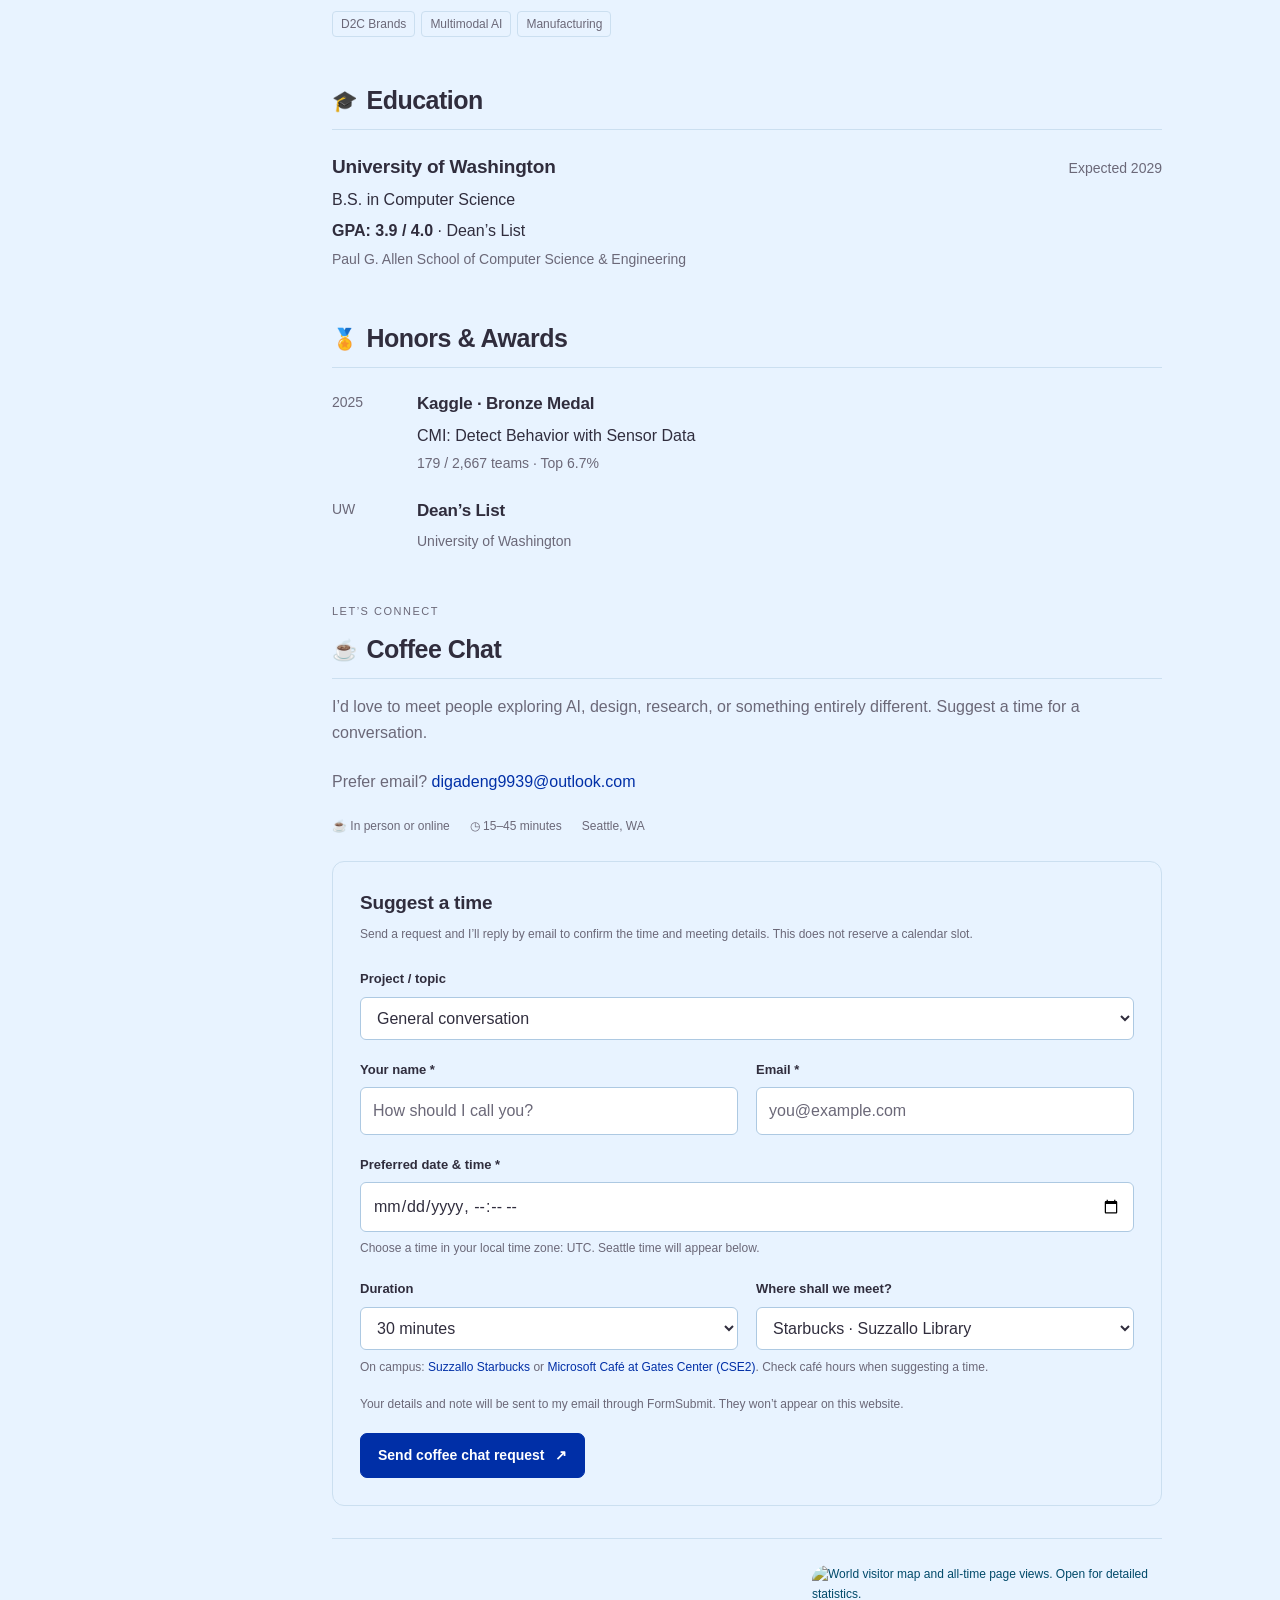
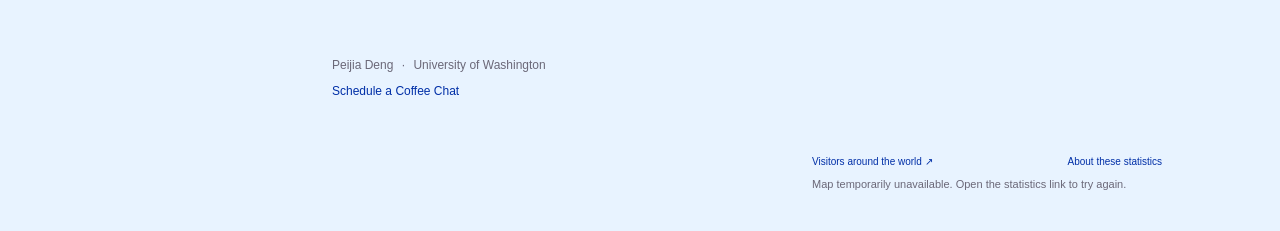
==== commit 02db1296: "Separate long-term personal vision from DIGO D2C apparel practice" ====
--- a/index.html
+++ b/index.html
@@ -19,7 +19,7 @@
 </head>
 <body><a class="skip" href="#main-content">Skip to content</a><header class="masthead"><div class="masthead-inner"><a class="mobile-name" href="#about">Peijia Deng</a><button class="menu-toggle" type="button" aria-expanded="false" aria-controls="section-nav"><svg viewBox="0 0 24 24" aria-hidden="true"><path d="M4 6h16M4 12h16M4 18h16"/></svg><span>Menu</span></button><nav class="section-nav" id="section-nav" aria-label="Sections"><a class="active" aria-current="location" href="#about">About</a><a href="#startups">Startups</a><a href="#research">Research</a><a href="#education">Education</a><a href="#awards">Awards</a><a href="#coffee-chat">Coffee Chat</a></nav><button class="theme-toggle" type="button" aria-label="Switch to dark theme" aria-pressed="false" title="Switch to dark theme"><svg class="theme-sun" viewBox="0 0 24 24" aria-hidden="true"><circle cx="12" cy="12" r="4"/><path d="M12 2v2m0 16v2M2 12h2m16 0h2M5 5l1.5 1.5m11 11L19 19M5 19l1.5-1.5m11-11L19 5"/></svg><svg class="theme-moon" viewBox="0 0 24 24" aria-hidden="true"><path d="M20.5 14A8.5 8.5 0 0 1 10 3.5 8.5 8.5 0 1 0 20.5 14Z"/></svg></button></div></header>
 <div class="page"><aside class="profile" aria-label="Profile and contact links"><a class="profile-photo" href="#about" aria-label="Peijia Deng home"><img src="assets/peijia-deng.jpg" alt="Peijia Deng, also known as Diga Deng" width="210" height="210"></a><div class="identity"><h1>Peijia Deng</h1><p>Computer Science Undergraduate</p><p class="school">University of Washington</p><p class="location">Seattle, Washington</p></div><div class="social"><a href="mailto:digadeng9939@outlook.com" data-email-open aria-label="Email Diga Deng at digadeng9939@outlook.com"><svg viewBox="0 0 24 24" aria-hidden="true"><rect x="3" y="5" width="18" height="14" rx="2"/><path d="m3 6 9 7 9-7"/></svg>Email</a><a href="https://www.linkedin.com/in/diga-deng-14b96a397"><svg viewBox="0 0 24 24" aria-hidden="true"><rect x="3" y="3" width="18" height="18" rx="2"/><path d="M7 10v7m0-10v.1M11 17v-7m0 3c0-4 6-4 6 0v4"/></svg>LinkedIn</a><a class="wechat-link" href="assets/wechat-qr.jpg?v=qr-only" data-wechat-open><svg viewBox="0 0 24 24" aria-hidden="true"><path d="M14 14c-1 .6-2.5 1-4 1H7l-4 2 1-4a6 6 0 1 1 12-6"/><path d="M21 15c0 1-.4 2-1 2.8l1 3.2-3-1.5c-1 .3-2 .5-3 .5a5 5 0 1 1 6-5Z"/><path d="M7 8h.01M12 8h.01M14 14h.01M18 14h.01"/></svg>WeChat</a><a href="#coffee-chat"><svg viewBox="0 0 24 24" aria-hidden="true"><path d="M4 8h12v7a5 5 0 0 1-5 5H9a5 5 0 0 1-5-5ZM16 9h2a3 3 0 0 1 0 6h-2M7 2v3m5-3v3M2 22h17"/></svg>Coffee Chat</a></div></aside>
-<main id="main-content" tabindex="-1"><section id="about" class="about"><h2>About</h2><p>👋🏻 Hi, I’m Peijia Deng — also known as <strong>Diga Deng</strong>. I’m a Computer Science undergraduate at the <a href="https://www.cs.washington.edu/">Paul G. Allen School of Computer Science &amp; Engineering</a>, University of Washington.</p><p>I’m interested in <strong>computer vision, multimodal learning, embodied AI, and robot learning</strong>. I’m especially interested in how intelligent systems can build useful representations of the physical world, integrate visual and sensor information, and use those representations to interact with real-world environments.</p><p>I’m working to develop <strong>AI agents</strong> that explore diverse creative possibilities and experiment and iterate within the <strong>cultural and stylistic boundaries</strong> people define for each brand. The aim is for these agents to learn from real product specifications and production feedback, incorporate constraints around materials, structure, and manufacturing processes, and consistently create products that can be <strong>manufactured at scale with repeatable results</strong>.</p><p>Drawing on my family’s textile trading business, materials and garment development resources, and partner factories, I’m connecting existing AI technologies with real manufacturing and testing ideas against <strong>actual data and production feedback</strong>. My R&amp;D focuses on the <strong>gaps that remain between design and manufacturing</strong>, with the aim of reducing repeated exploration, unnecessary development costs, and inventory pressures.</p><p>I want to test whether, once a brand’s culture and style are clearly defined, AI can consistently create products that meet those requirements and maintain consistent quality across production batches. From there, I aim to test whether the creative and working methods of the same agent system can be <strong>reused across brands and adjacent product categories</strong> after adapting the cultural, stylistic, and product requirements. The goal is for new ventures to build on accumulated experience, tools, validation capabilities, and supply chain relationships while preserving their own <strong>cultural and product identities</strong>.</p><div class="coffee-invite"><a class="coffee-button" href="#coffee-chat"><span aria-hidden="true">☕</span> Let’s grab a coffee <span aria-hidden="true">↗</span></a><span>Have an idea, a question, or just want to say hi?</span></div><p class="startup-invite"><a href="#startups">Building together: explore DIGO <span aria-hidden="true">→</span></a></p></section>
+<main id="main-content" tabindex="-1"><section id="about" class="about"><h2>About</h2><p>👋🏻 Hi, I’m Peijia Deng — also known as <strong>Diga Deng</strong>. I’m a Computer Science undergraduate at the <a href="https://www.cs.washington.edu/">Paul G. Allen School of Computer Science &amp; Engineering</a>, University of Washington.</p><p>I’m interested in <strong>computer vision, multimodal learning, embodied AI, and robot learning</strong>. I’m especially interested in how intelligent systems can build useful representations of the physical world, integrate visual and sensor information, and use those representations to interact with real-world environments.</p><p>My long-term goal is to deepen our understanding of the world and explore what people and AI could make possible together. I’m interested in <strong>autonomous intelligence and human creativity developing together</strong>, with people able to understand, question, choose, and create throughout the process.</p><p>I want to develop <strong>AI agents that discover problems, propose goals worth pursuing, and invent ways to realize them</strong>. This includes exploring unmet needs and unknown possibilities, rethinking products, manufacturing processes, and business organization, and learning from real-world outcomes. I’m interested in <strong>capabilities that can develop across industries</strong>, supported by knowledge, tools, and feedback from different applications.</p><p><a href="#digo">DIGO</a> is one practical starting point. I’m using existing technologies and access to real manufacturing to investigate the gaps between ideas and implementation. Over time, I want each venture to contribute reusable tools, knowledge, and validation methods while retaining its own identity. <strong>No single product, industry, or AI architecture defines the limit of that exploration.</strong></p><div class="coffee-invite"><a class="coffee-button" href="#coffee-chat"><span aria-hidden="true">☕</span> Let’s grab a coffee <span aria-hidden="true">↗</span></a><span>Have an idea, a question, or just want to say hi?</span></div><p class="startup-invite"><a href="#startups">Building together: explore DIGO <span aria-hidden="true">→</span></a></p></section>
 <section id="startups" aria-labelledby="startups-title">
   <div class="startup-heading"><div><div class="eyebrow">BUILD WITH ME</div><h2 id="startups-title">Startups &amp; Collaborators</h2></div><span class="startup-status">Open to conversations</span></div>
   <p class="startup-intro">I’m building DIGO and looking for collaborators in three areas:</p>
@@ -28,13 +28,14 @@
   <p class="startup-intro"><strong>Brand Communications &amp; Growth Leads</strong><br>Understand what people want and care about. Translate our brands and engineering into clear, relatable stories that people understand, remember, and want to share. Take ownership of reaching wider audiences and building word of mouth.</p>
   <div class="startup-list">
     <article class="startup-card" id="startup-digo-shopping" aria-labelledby="startup-digo-shopping-title">
-      <div class="startup-meta"><span><span class="startup-number">01</span> CONSUMER PRODUCT</span><span>Apparel retail</span></div>
+      <div class="startup-meta"><span><span class="startup-number">01</span> CONSUMER PRODUCT</span><span>D2C apparel</span></div>
       <h3 id="startup-digo-shopping-title">DIGO · Beyond Imagination</h3>
-      <p class="startup-description">We’re building DIGO as an <strong>apparel retail business</strong>: creating distinctive brands, making physical clothing, and selling it to consumers. <strong>Our business model is product sales; AI agents are our internal core capability, not a product we sell.</strong> They support brand creation, product development, and manufacturing coordination. Our goal is to validate and improve these capabilities through real customer orders, production, delivery, and sustained business performance.</p>
+      <p class="startup-description">We’re building DIGO as a <strong>direct-to-consumer (D2C) platform for culturally distinctive brands</strong>, starting with clothing. It is designed to help people discover products through everyday scenes, connect with each brand’s culture, and buy directly from DIGO. <strong>Our business model is product sales; AI agents are our internal core capability, not a product we sell.</strong></p>
+      <p class="startup-description">We’re developing agents to <strong>explore unmet needs and new cultural and product ideas</strong>, support community building, and connect design with materials, sewing patterns, and manufacturing. Our own platform connects discovery, purchases, and service with product development. The aim is to achieve <strong>reliable, repeatable production</strong> and improve the business through real orders, production results, and customer feedback.</p>
       <div class="digo-recruitment" style="margin:20px 0"><a href="https://docs.google.com/forms/d/e/1FAIpQLSdPtdvTI_ls_GsLykfDmFi_Pj6p9EKEKwljsA9Fgz-8BJIRsw/viewform?hl=en" target="_blank" rel="noopener noreferrer" aria-label="Apply to DIGO internships and new graduate opportunities"><img src="assets/digo-recruitment-en.svg" alt="DIGO IS HIRING — Interns and New Graduates. AI and Software Engineering, Product and Design, Brand and Growth, Apparel and Materials, Supply Chain and Operations. Apply now." loading="lazy" style="display:block;width:100%;max-width:560px;height:auto;border-radius:12px"></a><p style="margin:12px 0 0"><a href="https://docs.google.com/forms/d/e/1FAIpQLSdPtdvTI_ls_GsLykfDmFi_Pj6p9EKEKwljsA9Fgz-8BJIRsw/viewform?hl=en" target="_blank" rel="noopener noreferrer">Apply to DIGO / Submit Resume ↗</a></p></div>
       <p class="startup-roles-label">Looking for collaborators in</p>
-      <div class="startup-roles"><span>Product &amp; UX design</span><span>Full-stack engineering</span><span>AI recommendation</span><span>Creator &amp; community growth</span></div>
-      <details class="startup-details"><summary>Project direction &amp; recruiting details</summary><div><p>On the design side, I’m exploring how AI can connect a sketch with its sewing pattern, fabric choices, and fitting notes. When a sample changes, the designer should be able to trace the revision back to the original idea.</p><p>Looking for design partners with strong visual and product judgment, full-stack developers, recommendation and multimodal AI engineers, and community builders who enjoy connecting creators with customers.</p><p class="startup-first-step">I’m also exploring how preorders could help a designer decide which pieces to make in a small batch.</p></div></details>
+      <div class="startup-roles"><span>Brand &amp; Creative Leads</span><span>Multimodal AI Agent Engineers</span><span>Brand Communications &amp; Growth Leads</span></div>
+      <details class="startup-details"><summary>Project direction &amp; recruiting details</summary><div><p>Drawing on my family’s textile trading business, materials and garment development resources, and partner factories, I’m connecting existing AI tools with actual product development. The work focuses on the gaps between design and manufacturing, using sample testing and production feedback to examine feasibility, quality, and consistency.</p><p>We’re looking for brand and creative leads, multimodal AI agent engineers, and brand communications and growth leads to connect cultural direction, technical development, and public understanding.</p><p class="startup-first-step">We aim to reduce repeated development work and inventory pressures, while testing whether new brands and adjacent product categories can reuse tools, validation methods, and supply relationships without losing their distinct identities.</p></div></details>
       <div class="startup-actions"><a class="startup-contact" href="https://docs.google.com/forms/d/e/1FAIpQLSdPtdvTI_ls_GsLykfDmFi_Pj6p9EKEKwljsA9Fgz-8BJIRsw/viewform?hl=en" target="_blank" rel="noopener noreferrer" aria-label="Apply to DIGO — submit your resume">Apply / Submit resume <span aria-hidden="true">↗</span></a><a href="#coffee-chat" data-startup-interest="DIGO" aria-label="Coffee chat about DIGO">Coffee chat</a></div>
       <p class="startup-apply-note">Google Form · PDF resume up to 10 MB · Google sign-in required</p>
     </article>
@@ -46,7 +47,7 @@
 <article id="project-hand-off-my-planet" class="project" data-selected="true"><div class="project-content"><div class="project-category">GAME DEVELOPMENT / COMPUTER VISION</div><h3>Hand off My Planet</h3><p class="meta">Collaborative project · Unreal Engine 5.7</p><p>A first-person alien adventure controlled through webcam-based hand gestures and head movements. Players explore a planet, cast spells, and battle enemies using natural movements rather than traditional game controls.</p><p class="detail">The game combines real-time hand and head tracking with gesture-driven combat, including shields, fireballs, shockwaves, and lasers. COSMO, an AI companion, supports optional real-time voice conversations and interactive tutorials.</p><div class="tags"><span>Unreal Engine 5</span><span>Computer vision</span><span>Gesture recognition</span><span>Python</span><span>AI interaction</span></div><a class="project-link" href="https://github.com/FranHoward/Hand-off-My-Planet" target="_blank" rel="noopener noreferrer">View project on GitHub</a></div></article>
 <article id="project-3" class="project" data-selected="false"><div class="project-content"><div class="project-category">MULTIMODAL AI</div><h3>Multimodal Affective Interaction in Games</h3><p class="meta">Independent exploratory research · 2025–present</p><p>Exploring facial, behavioral, and sensor signals to adapt gameplay and non-player character behavior, with a focus on robustness to noise, missing modalities, and real-time latency.</p><div class="tags"><span>Multimodal learning</span><span>Human-centered AI</span><span>Interactive systems</span></div></div></article>
 <article id="project-4" class="project" data-selected="true"><div class="project-content"><div class="project-category">BCI RESEARCH</div><h3>Biocompatible Brain–Computer Interfaces</h3><p class="meta">Literature review &amp; conceptual research proposal · 2024</p><p class="meta">Advisor: Guanxiang Heng</p><p>Co-authored a literature review on implanted brain–computer interfaces, examining glial responses, electrode–tissue interactions, and long-term neural signal stability.</p><p class="detail">Synthesized research on iPSC-derived neurons, gene editing, and cell adhesion to propose a neuron-coated electrode interface and outline evaluation of cell adhesion and neural signal quality.</p><div class="tags"><span>Literature review</span><span>Neural interfaces</span></div></div></article>
-<article class="project" data-selected="false" id="digo"><div class="project-content"><div class="project-category">BUILDING</div><h3>DIGO</h3><p class="meta">Founder &amp; Developer · 2026–present</p><p>I’m building DIGO as an <strong>apparel retail business</strong>, creating culturally distinctive brands and helping people discover and buy their products through everyday scenes. Our business model is <strong>selling real clothing to consumers</strong>. Each brand’s stories, aesthetics, and creative principles define what it makes and what it stands for—with the ambition to evolve and endure across generations.</p><p class="detail"><strong>AI agents are our internal core capability, not a product we sell.</strong> I’m connecting them with real manufacturing, from design and sewing patterns to materials, sample testing, and factory feedback. The goal is reliable, repeatable production, while building tools, knowledge, and supply chain relationships that future brands can reuse without losing their identities. We aim to validate and improve these capabilities through <strong>real orders, production, delivery, and sustained business performance</strong>.</p><div class="tags"><span>Brand Creation</span><span>Multimodal AI</span><span>Manufacturing</span></div></div></article></section>
+<article class="project" data-selected="false" id="digo"><div class="project-content"><div class="project-category">BUILDING</div><h3>DIGO</h3><p class="meta">Founder &amp; Developer · 2026–present</p><p>I’m building DIGO as a <strong>direct-to-consumer (D2C) business</strong>, starting with clothing and culturally distinctive brands. People discover products through everyday scenes and connect with each brand’s stories and creative principles. <strong>Our business model is selling physical products; AI agents are our internal core capability, not a product we sell.</strong></p><p class="detail">We’re developing agents to explore new needs and product ideas, support community building, and connect design, materials, sewing patterns, and factory feedback. By bringing <strong>consumer relationships, product development, and manufacturing</strong> into the same business, we aim to learn from real choices, orders, and production outcomes—and develop <strong>reliable, repeatable production</strong>.</p><div class="tags"><span>D2C Brands</span><span>Multimodal AI</span><span>Manufacturing</span></div></div></article></section>
 <section id="education"><h2><span class="section-icon" aria-hidden="true">🎓</span>Education</h2><div class="entry"><div><h3>University of Washington</h3><p>B.S. in Computer Science</p><p><strong>GPA: 3.9 / 4.0</strong> · Dean’s List</p><p class="meta">Paul G. Allen School of Computer Science &amp; Engineering</p></div><span class="date">Expected 2029</span></div></section>
 
 <section id="awards"><h2><span class="section-icon" aria-hidden="true">🏅</span>Honors &amp; Awards</h2><div class="award"><span class="date">2025</span><div><h3>Kaggle · Bronze Medal</h3><p>CMI: Detect Behavior with Sensor Data</p><p class="meta">179 / 2,667 teams · Top 6.7%</p></div></div><div class="award"><span class="date">UW</span><div><h3>Dean’s List</h3><p class="meta">University of Washington</p></div></div></section>
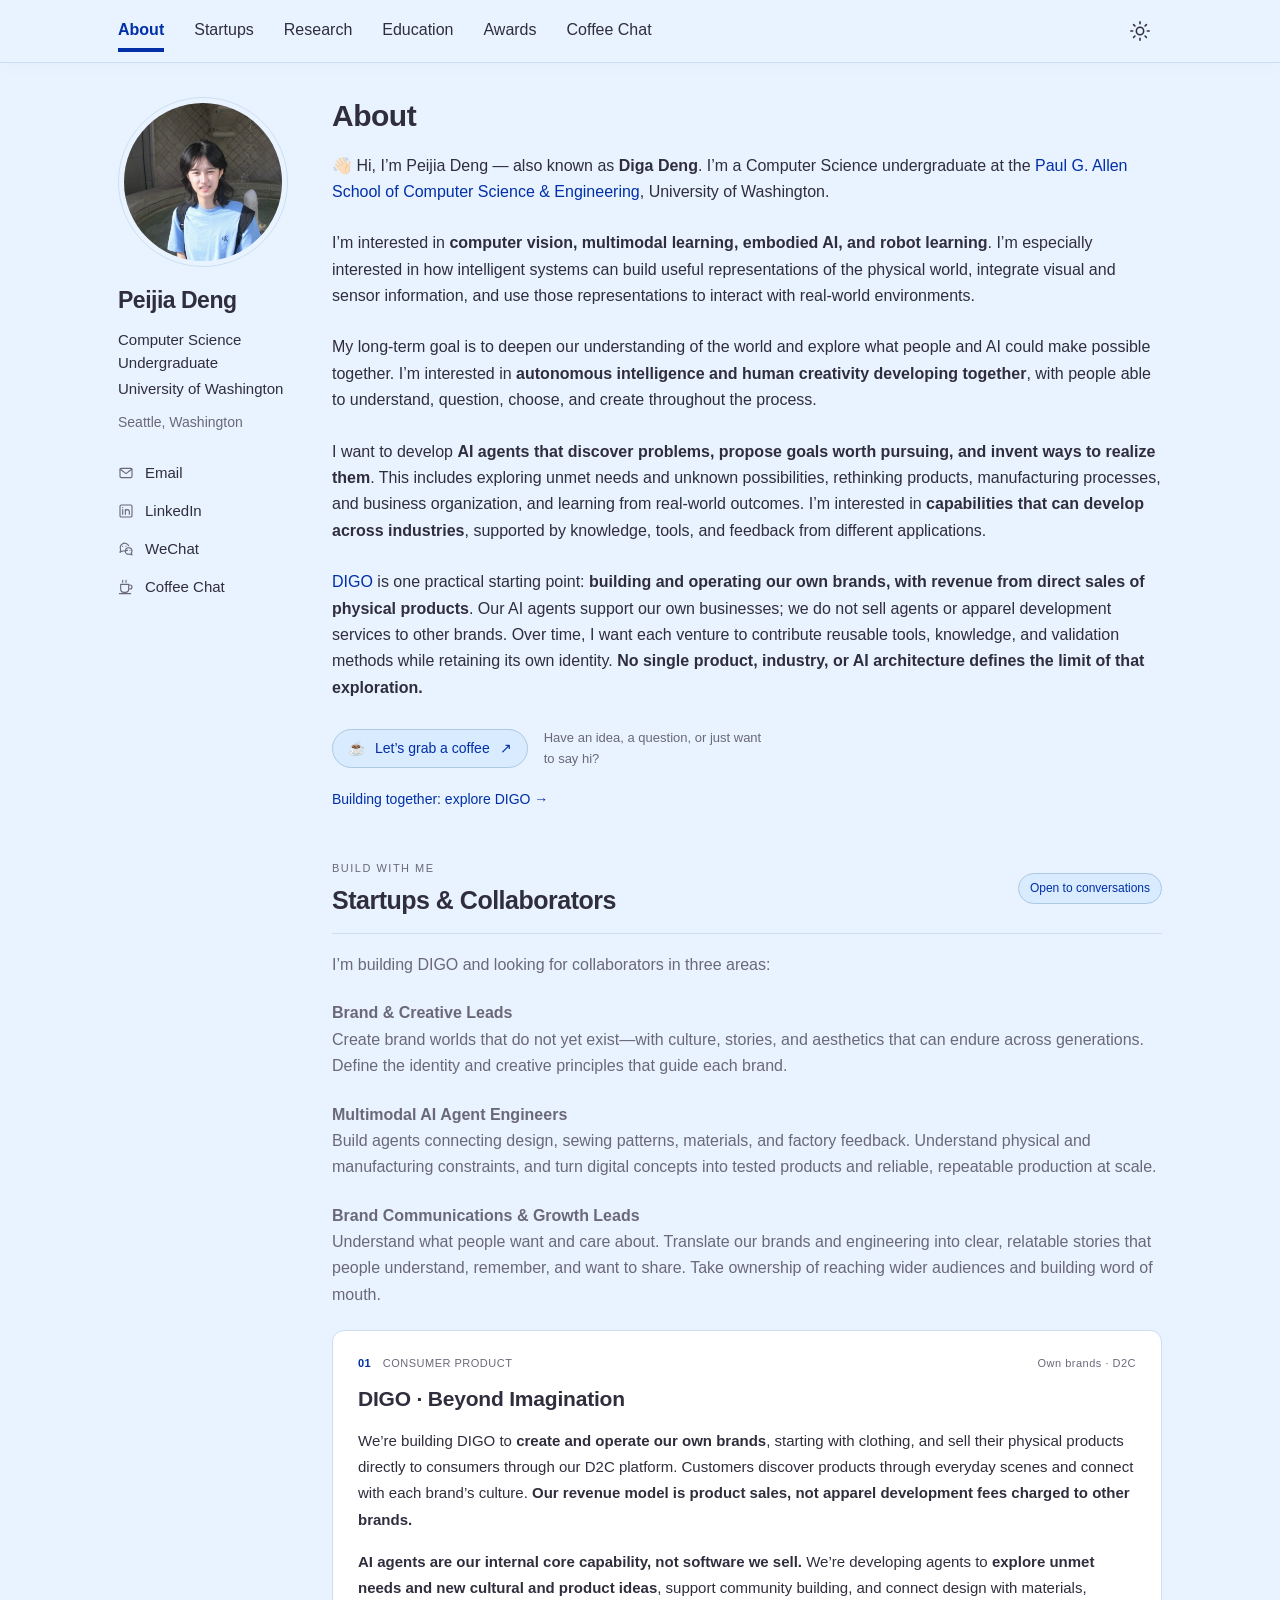
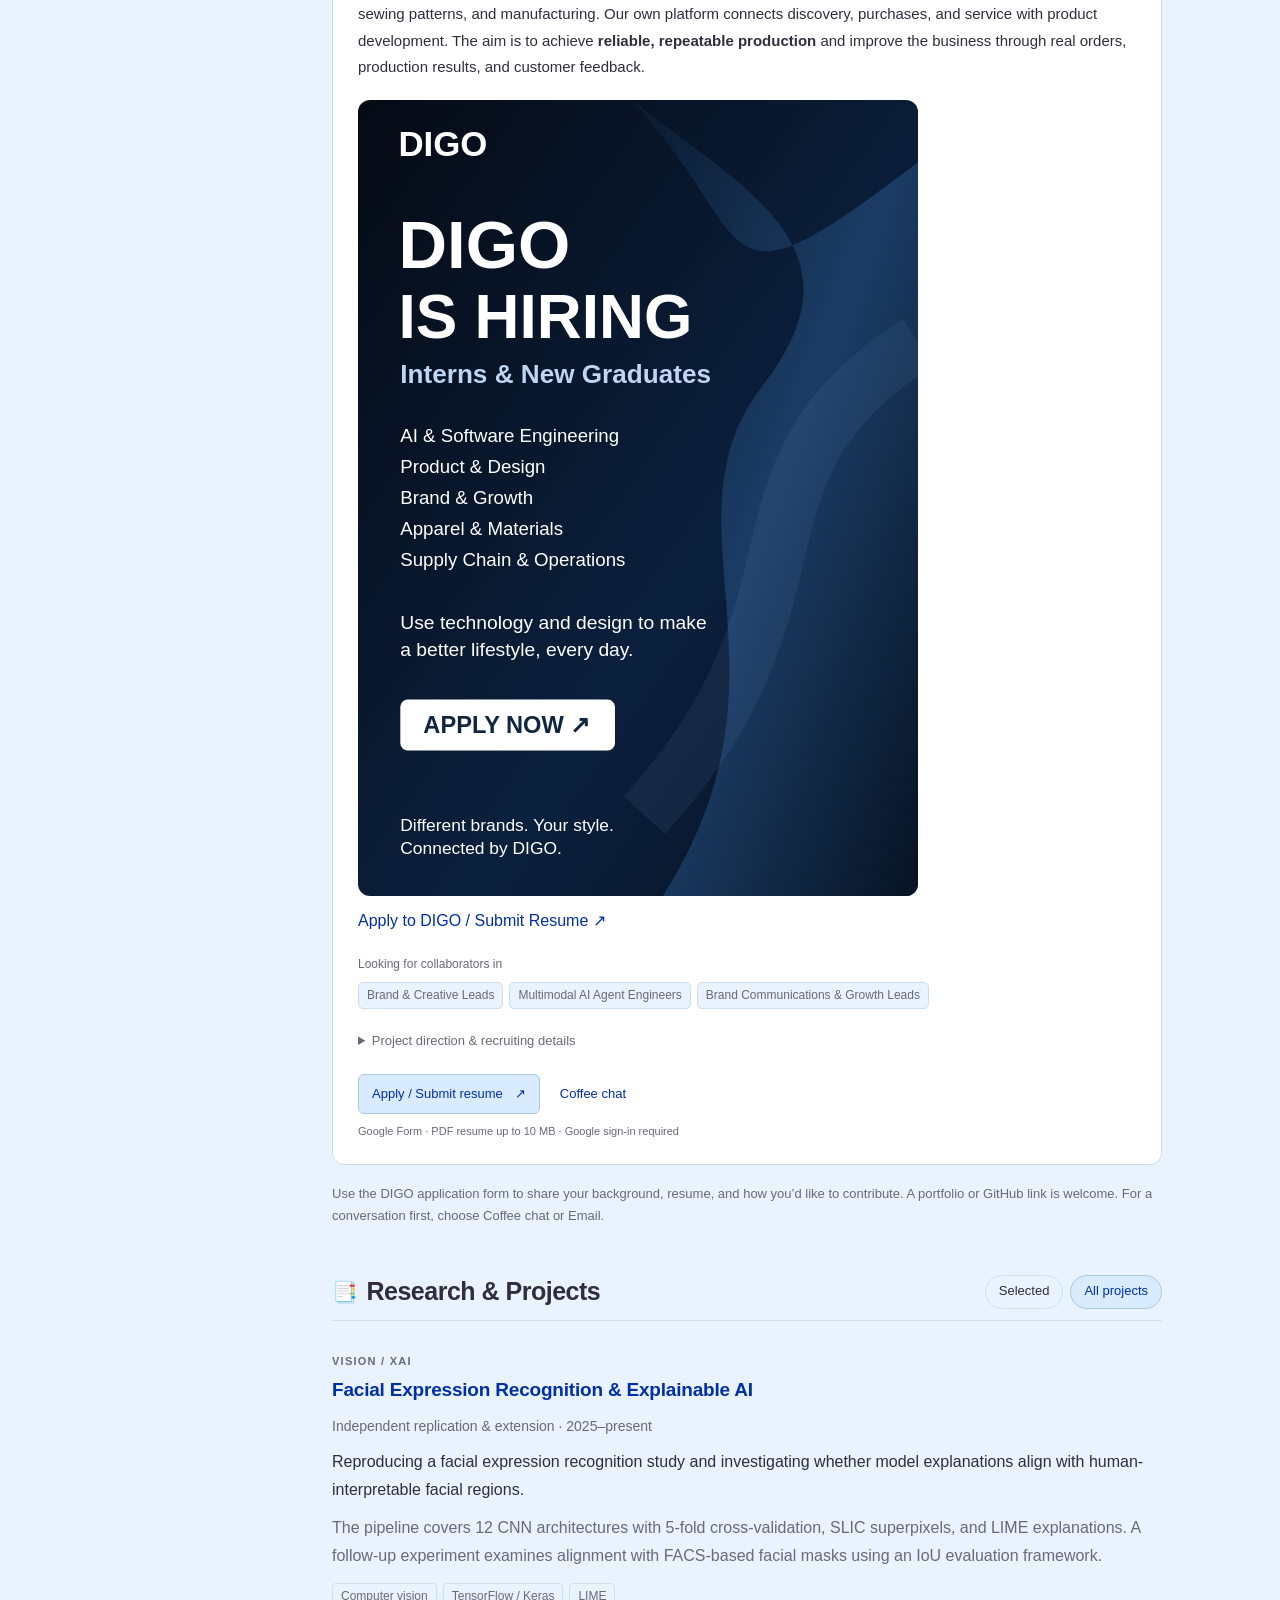
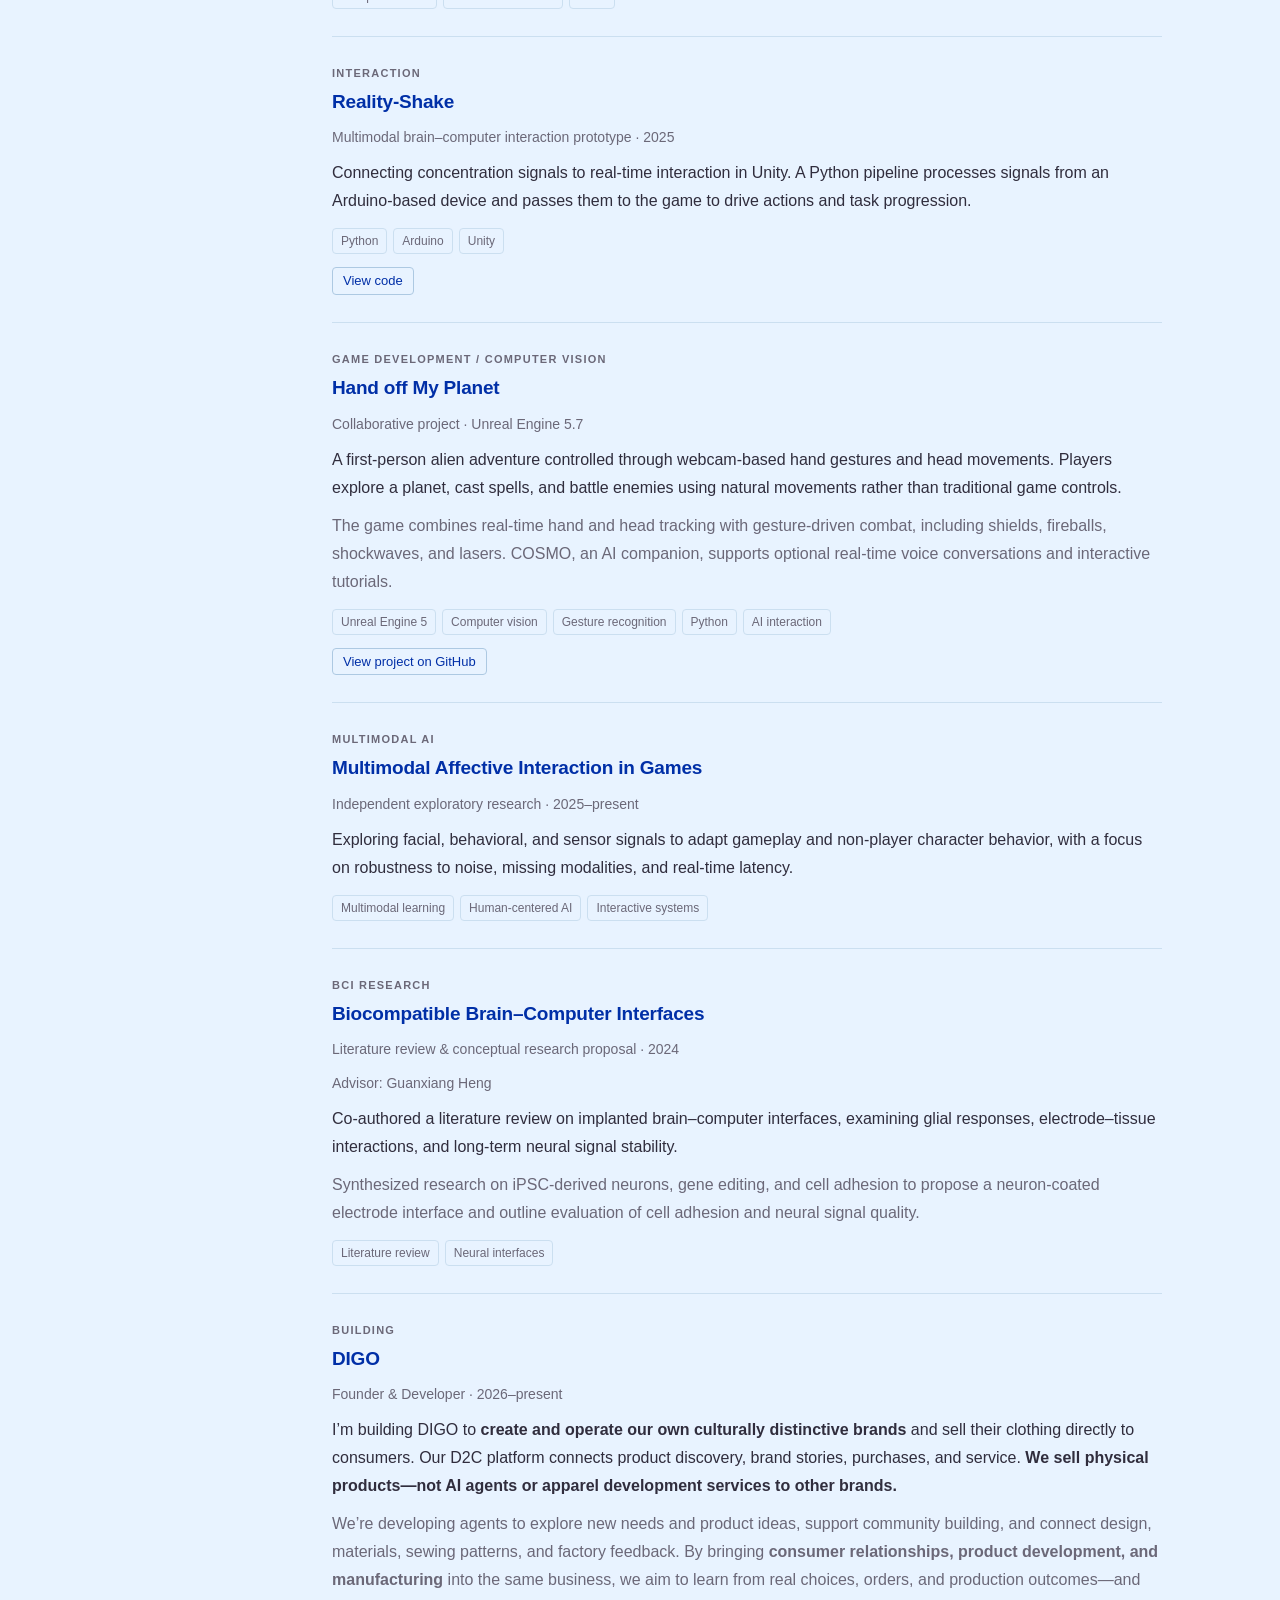
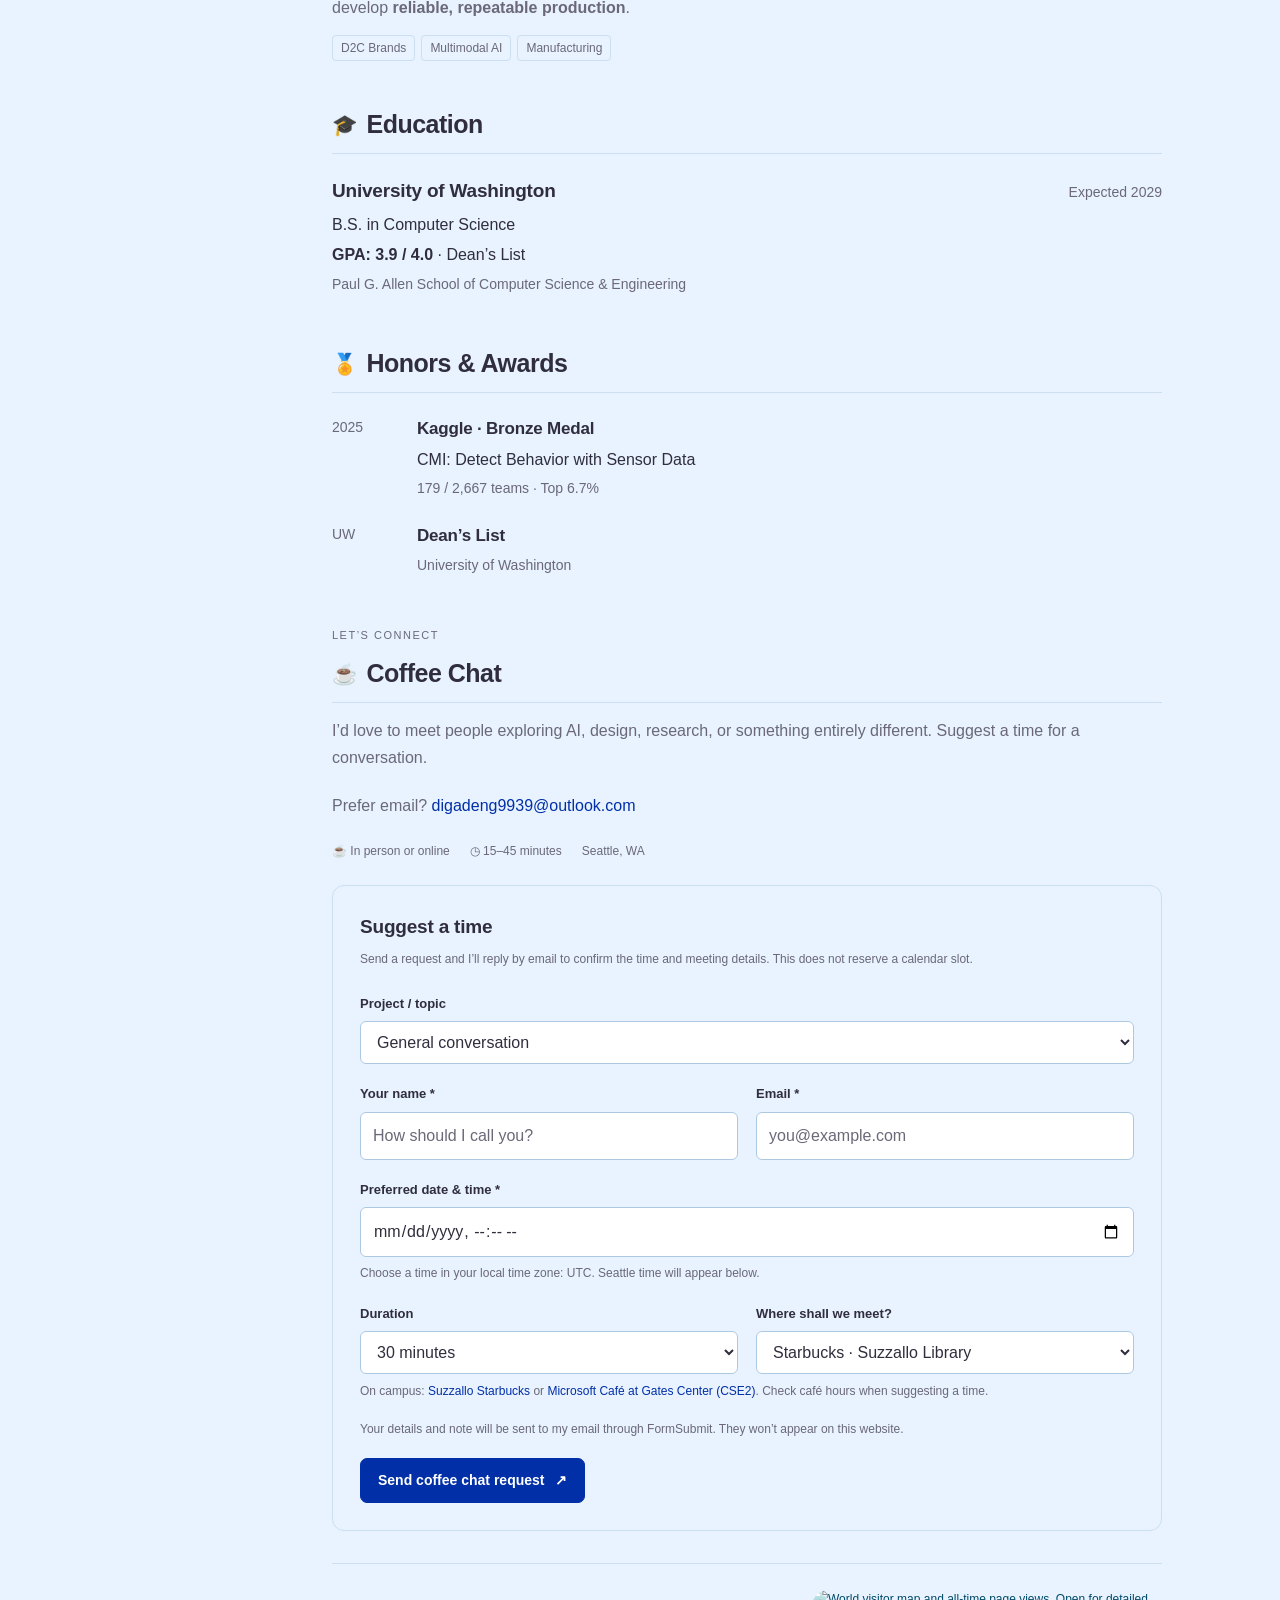
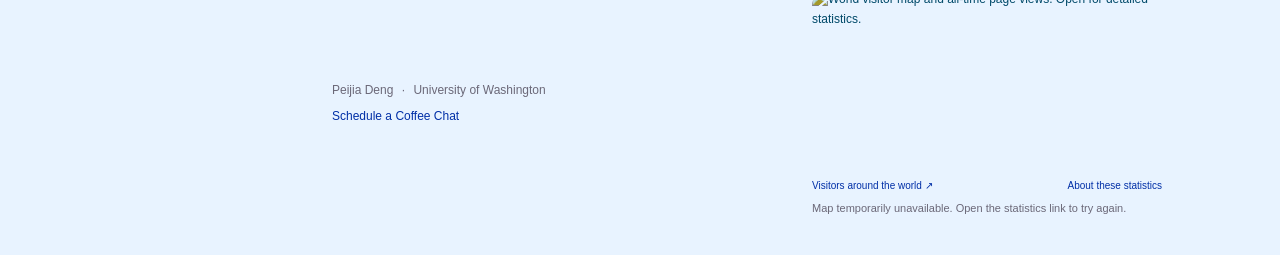
==== commit 72e3d1d4: "Clarify DIGO operates its own brands rather than selling development services" ====
--- a/index.html
+++ b/index.html
@@ -19,7 +19,7 @@
 </head>
 <body><a class="skip" href="#main-content">Skip to content</a><header class="masthead"><div class="masthead-inner"><a class="mobile-name" href="#about">Peijia Deng</a><button class="menu-toggle" type="button" aria-expanded="false" aria-controls="section-nav"><svg viewBox="0 0 24 24" aria-hidden="true"><path d="M4 6h16M4 12h16M4 18h16"/></svg><span>Menu</span></button><nav class="section-nav" id="section-nav" aria-label="Sections"><a class="active" aria-current="location" href="#about">About</a><a href="#startups">Startups</a><a href="#research">Research</a><a href="#education">Education</a><a href="#awards">Awards</a><a href="#coffee-chat">Coffee Chat</a></nav><button class="theme-toggle" type="button" aria-label="Switch to dark theme" aria-pressed="false" title="Switch to dark theme"><svg class="theme-sun" viewBox="0 0 24 24" aria-hidden="true"><circle cx="12" cy="12" r="4"/><path d="M12 2v2m0 16v2M2 12h2m16 0h2M5 5l1.5 1.5m11 11L19 19M5 19l1.5-1.5m11-11L19 5"/></svg><svg class="theme-moon" viewBox="0 0 24 24" aria-hidden="true"><path d="M20.5 14A8.5 8.5 0 0 1 10 3.5 8.5 8.5 0 1 0 20.5 14Z"/></svg></button></div></header>
 <div class="page"><aside class="profile" aria-label="Profile and contact links"><a class="profile-photo" href="#about" aria-label="Peijia Deng home"><img src="assets/peijia-deng.jpg" alt="Peijia Deng, also known as Diga Deng" width="210" height="210"></a><div class="identity"><h1>Peijia Deng</h1><p>Computer Science Undergraduate</p><p class="school">University of Washington</p><p class="location">Seattle, Washington</p></div><div class="social"><a href="mailto:digadeng9939@outlook.com" data-email-open aria-label="Email Diga Deng at digadeng9939@outlook.com"><svg viewBox="0 0 24 24" aria-hidden="true"><rect x="3" y="5" width="18" height="14" rx="2"/><path d="m3 6 9 7 9-7"/></svg>Email</a><a href="https://www.linkedin.com/in/diga-deng-14b96a397"><svg viewBox="0 0 24 24" aria-hidden="true"><rect x="3" y="3" width="18" height="18" rx="2"/><path d="M7 10v7m0-10v.1M11 17v-7m0 3c0-4 6-4 6 0v4"/></svg>LinkedIn</a><a class="wechat-link" href="assets/wechat-qr.jpg?v=qr-only" data-wechat-open><svg viewBox="0 0 24 24" aria-hidden="true"><path d="M14 14c-1 .6-2.5 1-4 1H7l-4 2 1-4a6 6 0 1 1 12-6"/><path d="M21 15c0 1-.4 2-1 2.8l1 3.2-3-1.5c-1 .3-2 .5-3 .5a5 5 0 1 1 6-5Z"/><path d="M7 8h.01M12 8h.01M14 14h.01M18 14h.01"/></svg>WeChat</a><a href="#coffee-chat"><svg viewBox="0 0 24 24" aria-hidden="true"><path d="M4 8h12v7a5 5 0 0 1-5 5H9a5 5 0 0 1-5-5ZM16 9h2a3 3 0 0 1 0 6h-2M7 2v3m5-3v3M2 22h17"/></svg>Coffee Chat</a></div></aside>
-<main id="main-content" tabindex="-1"><section id="about" class="about"><h2>About</h2><p>👋🏻 Hi, I’m Peijia Deng — also known as <strong>Diga Deng</strong>. I’m a Computer Science undergraduate at the <a href="https://www.cs.washington.edu/">Paul G. Allen School of Computer Science &amp; Engineering</a>, University of Washington.</p><p>I’m interested in <strong>computer vision, multimodal learning, embodied AI, and robot learning</strong>. I’m especially interested in how intelligent systems can build useful representations of the physical world, integrate visual and sensor information, and use those representations to interact with real-world environments.</p><p>My long-term goal is to deepen our understanding of the world and explore what people and AI could make possible together. I’m interested in <strong>autonomous intelligence and human creativity developing together</strong>, with people able to understand, question, choose, and create throughout the process.</p><p>I want to develop <strong>AI agents that discover problems, propose goals worth pursuing, and invent ways to realize them</strong>. This includes exploring unmet needs and unknown possibilities, rethinking products, manufacturing processes, and business organization, and learning from real-world outcomes. I’m interested in <strong>capabilities that can develop across industries</strong>, supported by knowledge, tools, and feedback from different applications.</p><p><a href="#digo">DIGO</a> is one practical starting point. I’m using existing technologies and access to real manufacturing to investigate the gaps between ideas and implementation. Over time, I want each venture to contribute reusable tools, knowledge, and validation methods while retaining its own identity. <strong>No single product, industry, or AI architecture defines the limit of that exploration.</strong></p><div class="coffee-invite"><a class="coffee-button" href="#coffee-chat"><span aria-hidden="true">☕</span> Let’s grab a coffee <span aria-hidden="true">↗</span></a><span>Have an idea, a question, or just want to say hi?</span></div><p class="startup-invite"><a href="#startups">Building together: explore DIGO <span aria-hidden="true">→</span></a></p></section>
+<main id="main-content" tabindex="-1"><section id="about" class="about"><h2>About</h2><p>👋🏻 Hi, I’m Peijia Deng — also known as <strong>Diga Deng</strong>. I’m a Computer Science undergraduate at the <a href="https://www.cs.washington.edu/">Paul G. Allen School of Computer Science &amp; Engineering</a>, University of Washington.</p><p>I’m interested in <strong>computer vision, multimodal learning, embodied AI, and robot learning</strong>. I’m especially interested in how intelligent systems can build useful representations of the physical world, integrate visual and sensor information, and use those representations to interact with real-world environments.</p><p>My long-term goal is to deepen our understanding of the world and explore what people and AI could make possible together. I’m interested in <strong>autonomous intelligence and human creativity developing together</strong>, with people able to understand, question, choose, and create throughout the process.</p><p>I want to develop <strong>AI agents that discover problems, propose goals worth pursuing, and invent ways to realize them</strong>. This includes exploring unmet needs and unknown possibilities, rethinking products, manufacturing processes, and business organization, and learning from real-world outcomes. I’m interested in <strong>capabilities that can develop across industries</strong>, supported by knowledge, tools, and feedback from different applications.</p><p><a href="#digo">DIGO</a> is one practical starting point: <strong>building and operating our own brands, with revenue from direct sales of physical products</strong>. Our AI agents support our own businesses; we do not sell agents or apparel development services to other brands. Over time, I want each venture to contribute reusable tools, knowledge, and validation methods while retaining its own identity. <strong>No single product, industry, or AI architecture defines the limit of that exploration.</strong></p><div class="coffee-invite"><a class="coffee-button" href="#coffee-chat"><span aria-hidden="true">☕</span> Let’s grab a coffee <span aria-hidden="true">↗</span></a><span>Have an idea, a question, or just want to say hi?</span></div><p class="startup-invite"><a href="#startups">Building together: explore DIGO <span aria-hidden="true">→</span></a></p></section>
 <section id="startups" aria-labelledby="startups-title">
   <div class="startup-heading"><div><div class="eyebrow">BUILD WITH ME</div><h2 id="startups-title">Startups &amp; Collaborators</h2></div><span class="startup-status">Open to conversations</span></div>
   <p class="startup-intro">I’m building DIGO and looking for collaborators in three areas:</p>
@@ -28,14 +28,14 @@
   <p class="startup-intro"><strong>Brand Communications &amp; Growth Leads</strong><br>Understand what people want and care about. Translate our brands and engineering into clear, relatable stories that people understand, remember, and want to share. Take ownership of reaching wider audiences and building word of mouth.</p>
   <div class="startup-list">
     <article class="startup-card" id="startup-digo-shopping" aria-labelledby="startup-digo-shopping-title">
-      <div class="startup-meta"><span><span class="startup-number">01</span> CONSUMER PRODUCT</span><span>D2C apparel</span></div>
+      <div class="startup-meta"><span><span class="startup-number">01</span> CONSUMER PRODUCT</span><span>Own brands · D2C</span></div>
       <h3 id="startup-digo-shopping-title">DIGO · Beyond Imagination</h3>
-      <p class="startup-description">We’re building DIGO as a <strong>direct-to-consumer (D2C) platform for culturally distinctive brands</strong>, starting with clothing. It is designed to help people discover products through everyday scenes, connect with each brand’s culture, and buy directly from DIGO. <strong>Our business model is product sales; AI agents are our internal core capability, not a product we sell.</strong></p>
-      <p class="startup-description">We’re developing agents to <strong>explore unmet needs and new cultural and product ideas</strong>, support community building, and connect design with materials, sewing patterns, and manufacturing. Our own platform connects discovery, purchases, and service with product development. The aim is to achieve <strong>reliable, repeatable production</strong> and improve the business through real orders, production results, and customer feedback.</p>
+      <p class="startup-description">We’re building DIGO to <strong>create and operate our own brands</strong>, starting with clothing, and sell their physical products directly to consumers through our D2C platform. Customers discover products through everyday scenes and connect with each brand’s culture. <strong>Our revenue model is product sales, not apparel development fees charged to other brands.</strong></p>
+      <p class="startup-description"><strong>AI agents are our internal core capability, not software we sell.</strong> We’re developing agents to <strong>explore unmet needs and new cultural and product ideas</strong>, support community building, and connect design with materials, sewing patterns, and manufacturing. Our own platform connects discovery, purchases, and service with product development. The aim is to achieve <strong>reliable, repeatable production</strong> and improve the business through real orders, production results, and customer feedback.</p>
       <div class="digo-recruitment" style="margin:20px 0"><a href="https://docs.google.com/forms/d/e/1FAIpQLSdPtdvTI_ls_GsLykfDmFi_Pj6p9EKEKwljsA9Fgz-8BJIRsw/viewform?hl=en" target="_blank" rel="noopener noreferrer" aria-label="Apply to DIGO internships and new graduate opportunities"><img src="assets/digo-recruitment-en.svg" alt="DIGO IS HIRING — Interns and New Graduates. AI and Software Engineering, Product and Design, Brand and Growth, Apparel and Materials, Supply Chain and Operations. Apply now." loading="lazy" style="display:block;width:100%;max-width:560px;height:auto;border-radius:12px"></a><p style="margin:12px 0 0"><a href="https://docs.google.com/forms/d/e/1FAIpQLSdPtdvTI_ls_GsLykfDmFi_Pj6p9EKEKwljsA9Fgz-8BJIRsw/viewform?hl=en" target="_blank" rel="noopener noreferrer">Apply to DIGO / Submit Resume ↗</a></p></div>
       <p class="startup-roles-label">Looking for collaborators in</p>
       <div class="startup-roles"><span>Brand &amp; Creative Leads</span><span>Multimodal AI Agent Engineers</span><span>Brand Communications &amp; Growth Leads</span></div>
-      <details class="startup-details"><summary>Project direction &amp; recruiting details</summary><div><p>Drawing on my family’s textile trading business, materials and garment development resources, and partner factories, I’m connecting existing AI tools with actual product development. The work focuses on the gaps between design and manufacturing, using sample testing and production feedback to examine feasibility, quality, and consistency.</p><p>We’re looking for brand and creative leads, multimodal AI agent engineers, and brand communications and growth leads to connect cultural direction, technical development, and public understanding.</p><p class="startup-first-step">We aim to reduce repeated development work and inventory pressures, while testing whether new brands and adjacent product categories can reuse tools, validation methods, and supply relationships without losing their distinct identities.</p></div></details>
+      <details class="startup-details"><summary>Project direction &amp; recruiting details</summary><div><p>Drawing on my family’s textile trading business, materials and garment development resources, and partner factories, I’m connecting existing AI tools with product development for our own brands. The work focuses on the gaps between design and manufacturing, using sample testing and production feedback to examine feasibility, quality, and consistency.</p><p>We’re looking for brand and creative leads, multimodal AI agent engineers, and brand communications and growth leads to connect cultural direction, technical development, and public understanding.</p><p class="startup-first-step">We aim to reduce repeated development work and inventory pressures, while testing whether our new brands and adjacent product categories can reuse tools, validation methods, and supply relationships without losing their distinct identities.</p></div></details>
       <div class="startup-actions"><a class="startup-contact" href="https://docs.google.com/forms/d/e/1FAIpQLSdPtdvTI_ls_GsLykfDmFi_Pj6p9EKEKwljsA9Fgz-8BJIRsw/viewform?hl=en" target="_blank" rel="noopener noreferrer" aria-label="Apply to DIGO — submit your resume">Apply / Submit resume <span aria-hidden="true">↗</span></a><a href="#coffee-chat" data-startup-interest="DIGO" aria-label="Coffee chat about DIGO">Coffee chat</a></div>
       <p class="startup-apply-note">Google Form · PDF resume up to 10 MB · Google sign-in required</p>
     </article>
@@ -47,7 +47,7 @@
 <article id="project-hand-off-my-planet" class="project" data-selected="true"><div class="project-content"><div class="project-category">GAME DEVELOPMENT / COMPUTER VISION</div><h3>Hand off My Planet</h3><p class="meta">Collaborative project · Unreal Engine 5.7</p><p>A first-person alien adventure controlled through webcam-based hand gestures and head movements. Players explore a planet, cast spells, and battle enemies using natural movements rather than traditional game controls.</p><p class="detail">The game combines real-time hand and head tracking with gesture-driven combat, including shields, fireballs, shockwaves, and lasers. COSMO, an AI companion, supports optional real-time voice conversations and interactive tutorials.</p><div class="tags"><span>Unreal Engine 5</span><span>Computer vision</span><span>Gesture recognition</span><span>Python</span><span>AI interaction</span></div><a class="project-link" href="https://github.com/FranHoward/Hand-off-My-Planet" target="_blank" rel="noopener noreferrer">View project on GitHub</a></div></article>
 <article id="project-3" class="project" data-selected="false"><div class="project-content"><div class="project-category">MULTIMODAL AI</div><h3>Multimodal Affective Interaction in Games</h3><p class="meta">Independent exploratory research · 2025–present</p><p>Exploring facial, behavioral, and sensor signals to adapt gameplay and non-player character behavior, with a focus on robustness to noise, missing modalities, and real-time latency.</p><div class="tags"><span>Multimodal learning</span><span>Human-centered AI</span><span>Interactive systems</span></div></div></article>
 <article id="project-4" class="project" data-selected="true"><div class="project-content"><div class="project-category">BCI RESEARCH</div><h3>Biocompatible Brain–Computer Interfaces</h3><p class="meta">Literature review &amp; conceptual research proposal · 2024</p><p class="meta">Advisor: Guanxiang Heng</p><p>Co-authored a literature review on implanted brain–computer interfaces, examining glial responses, electrode–tissue interactions, and long-term neural signal stability.</p><p class="detail">Synthesized research on iPSC-derived neurons, gene editing, and cell adhesion to propose a neuron-coated electrode interface and outline evaluation of cell adhesion and neural signal quality.</p><div class="tags"><span>Literature review</span><span>Neural interfaces</span></div></div></article>
-<article class="project" data-selected="false" id="digo"><div class="project-content"><div class="project-category">BUILDING</div><h3>DIGO</h3><p class="meta">Founder &amp; Developer · 2026–present</p><p>I’m building DIGO as a <strong>direct-to-consumer (D2C) business</strong>, starting with clothing and culturally distinctive brands. People discover products through everyday scenes and connect with each brand’s stories and creative principles. <strong>Our business model is selling physical products; AI agents are our internal core capability, not a product we sell.</strong></p><p class="detail">We’re developing agents to explore new needs and product ideas, support community building, and connect design, materials, sewing patterns, and factory feedback. By bringing <strong>consumer relationships, product development, and manufacturing</strong> into the same business, we aim to learn from real choices, orders, and production outcomes—and develop <strong>reliable, repeatable production</strong>.</p><div class="tags"><span>D2C Brands</span><span>Multimodal AI</span><span>Manufacturing</span></div></div></article></section>
+<article class="project" data-selected="false" id="digo"><div class="project-content"><div class="project-category">BUILDING</div><h3>DIGO</h3><p class="meta">Founder &amp; Developer · 2026–present</p><p>I’m building DIGO to <strong>create and operate our own culturally distinctive brands</strong> and sell their clothing directly to consumers. Our D2C platform connects product discovery, brand stories, purchases, and service. <strong>We sell physical products—not AI agents or apparel development services to other brands.</strong></p><p class="detail">We’re developing agents to explore new needs and product ideas, support community building, and connect design, materials, sewing patterns, and factory feedback. By bringing <strong>consumer relationships, product development, and manufacturing</strong> into the same business, we aim to learn from real choices, orders, and production outcomes—and develop <strong>reliable, repeatable production</strong>.</p><div class="tags"><span>D2C Brands</span><span>Multimodal AI</span><span>Manufacturing</span></div></div></article></section>
 <section id="education"><h2><span class="section-icon" aria-hidden="true">🎓</span>Education</h2><div class="entry"><div><h3>University of Washington</h3><p>B.S. in Computer Science</p><p><strong>GPA: 3.9 / 4.0</strong> · Dean’s List</p><p class="meta">Paul G. Allen School of Computer Science &amp; Engineering</p></div><span class="date">Expected 2029</span></div></section>
 
 <section id="awards"><h2><span class="section-icon" aria-hidden="true">🏅</span>Honors &amp; Awards</h2><div class="award"><span class="date">2025</span><div><h3>Kaggle · Bronze Medal</h3><p>CMI: Detect Behavior with Sensor Data</p><p class="meta">179 / 2,667 teams · Top 6.7%</p></div></div><div class="award"><span class="date">UW</span><div><h3>Dean’s List</h3><p class="meta">University of Washington</p></div></div></section>
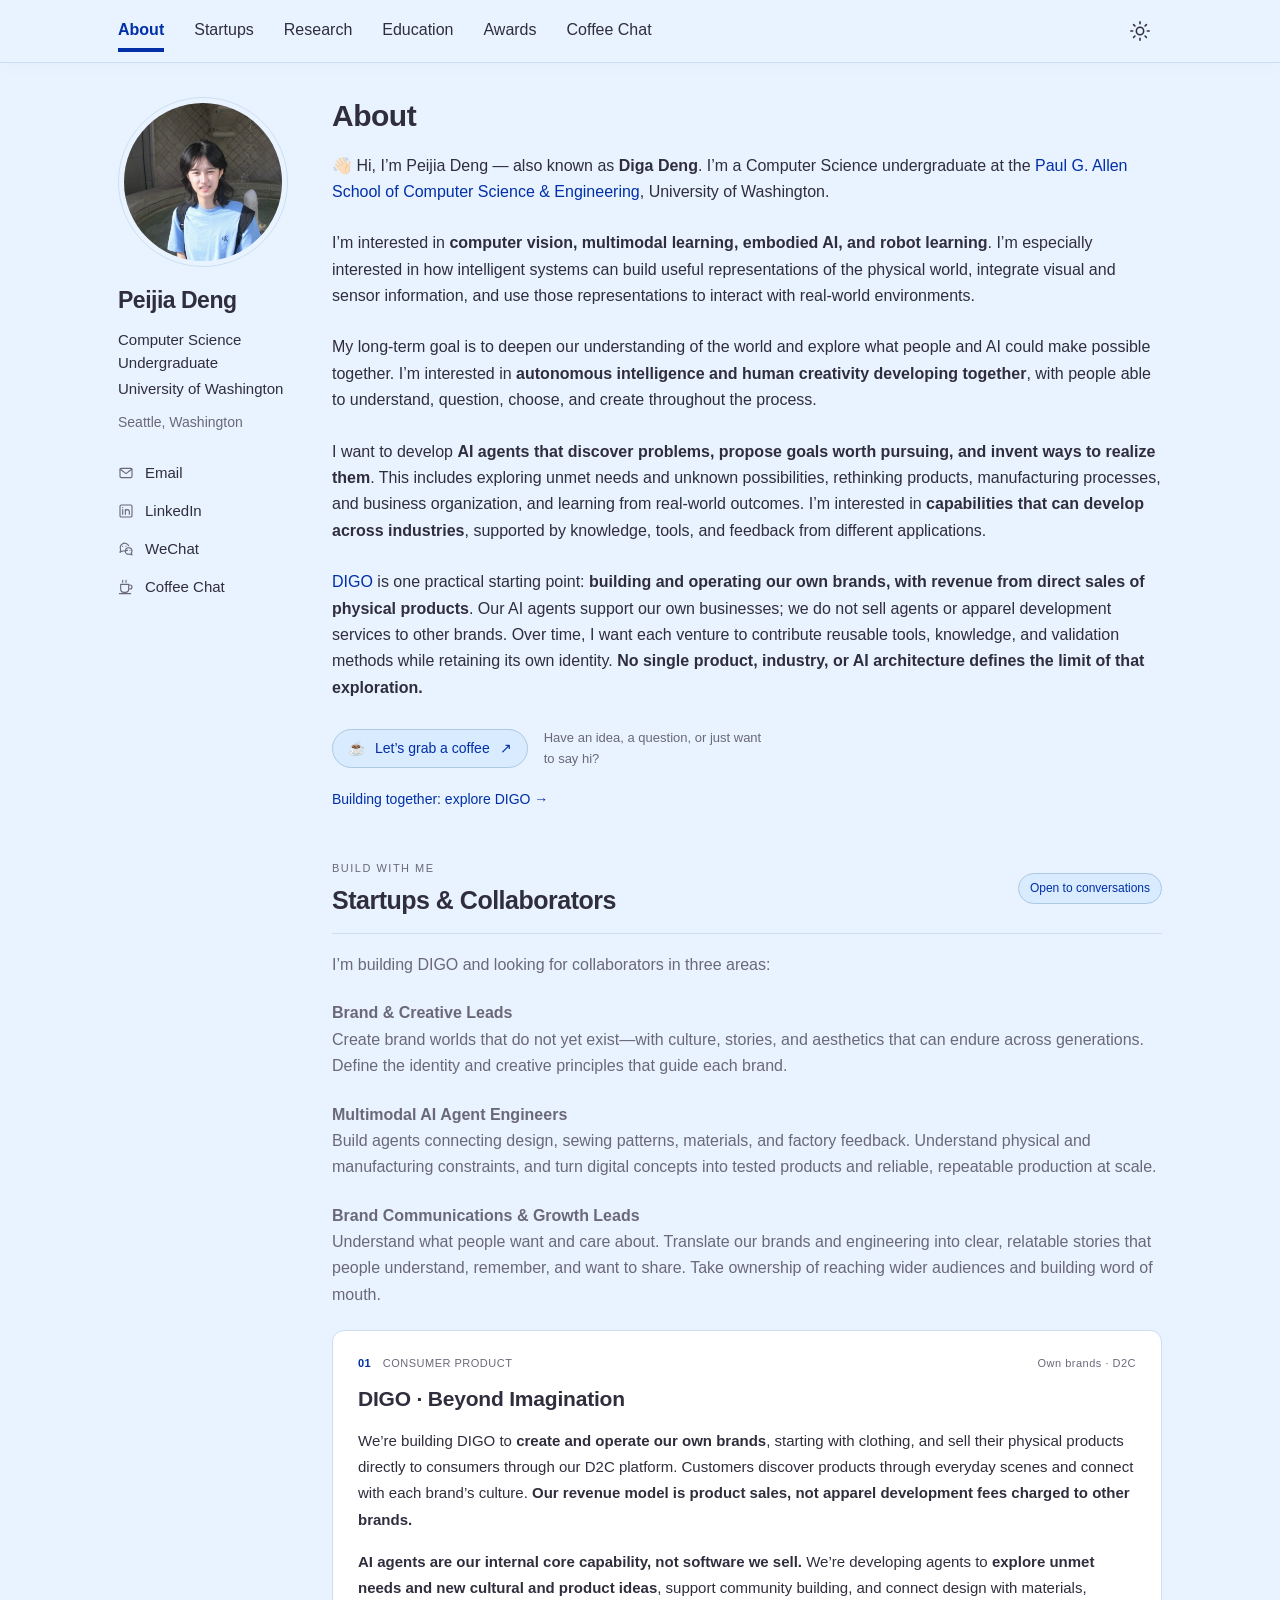
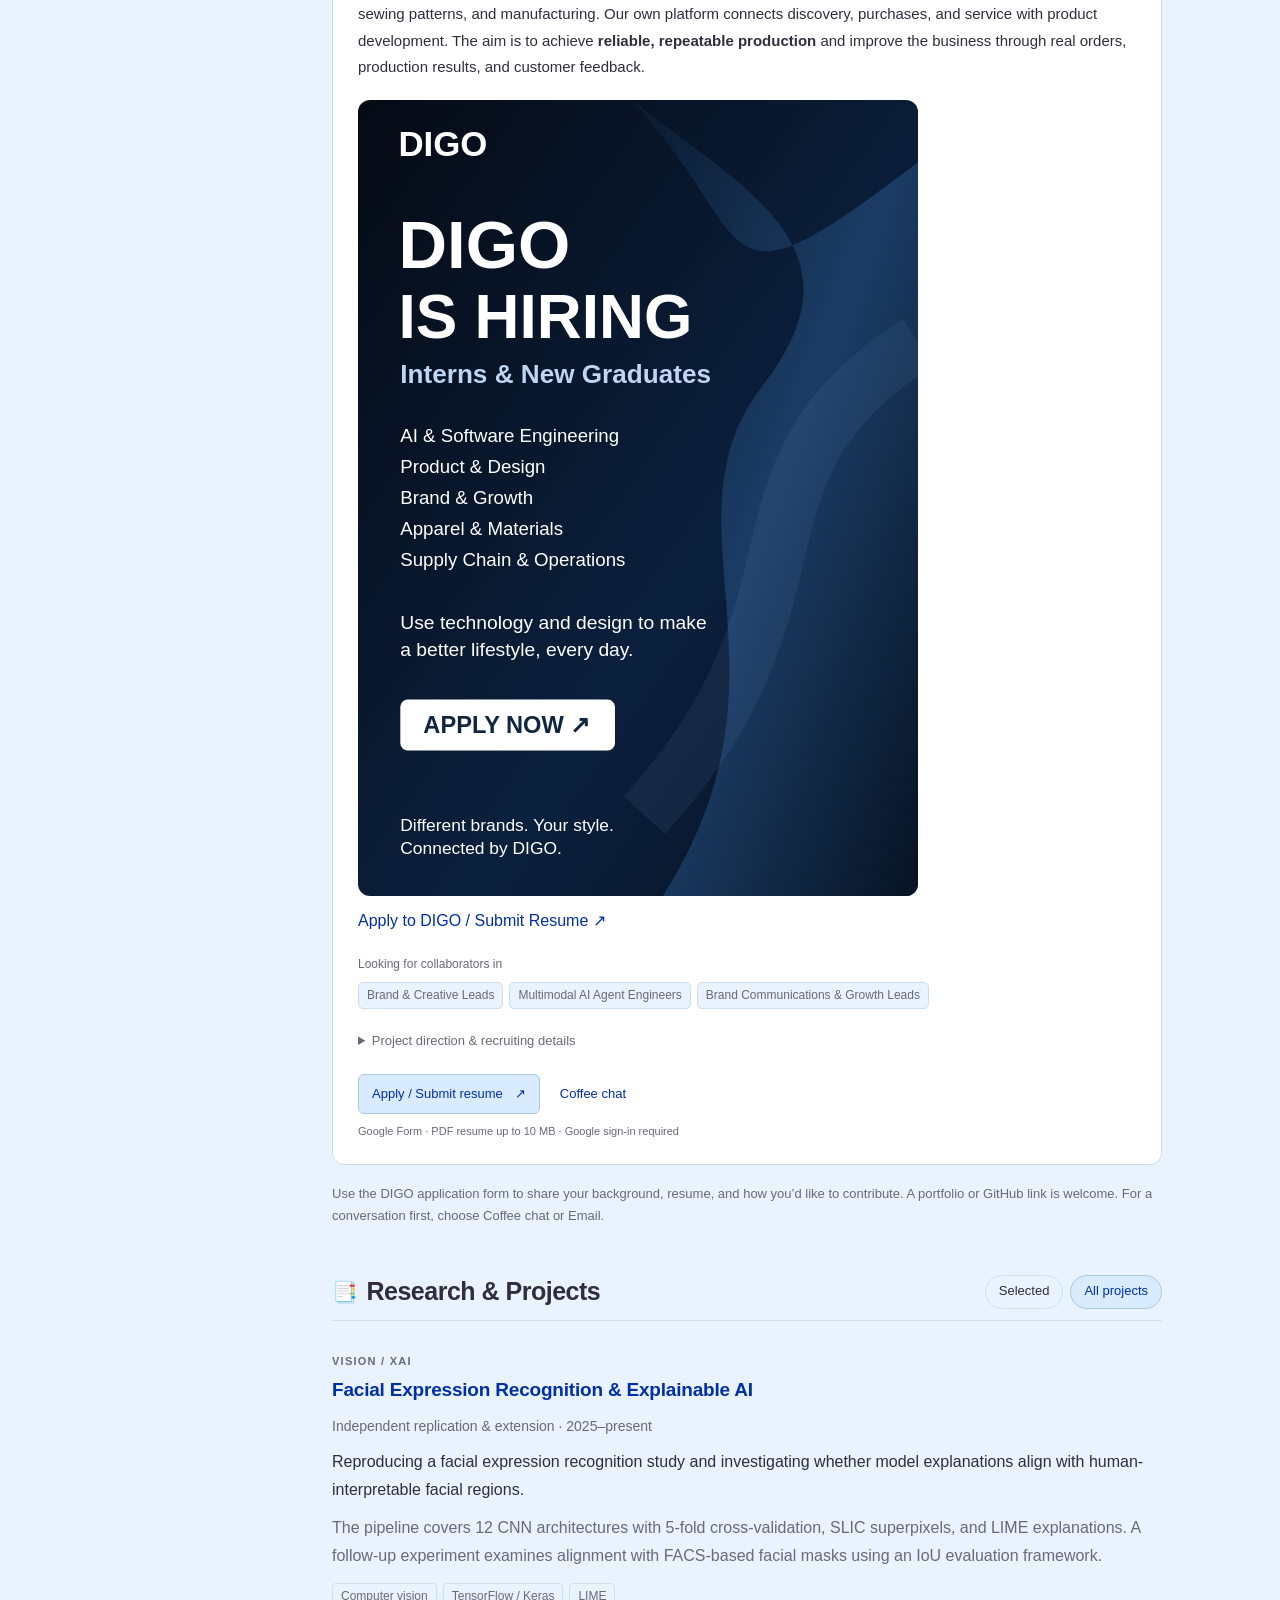
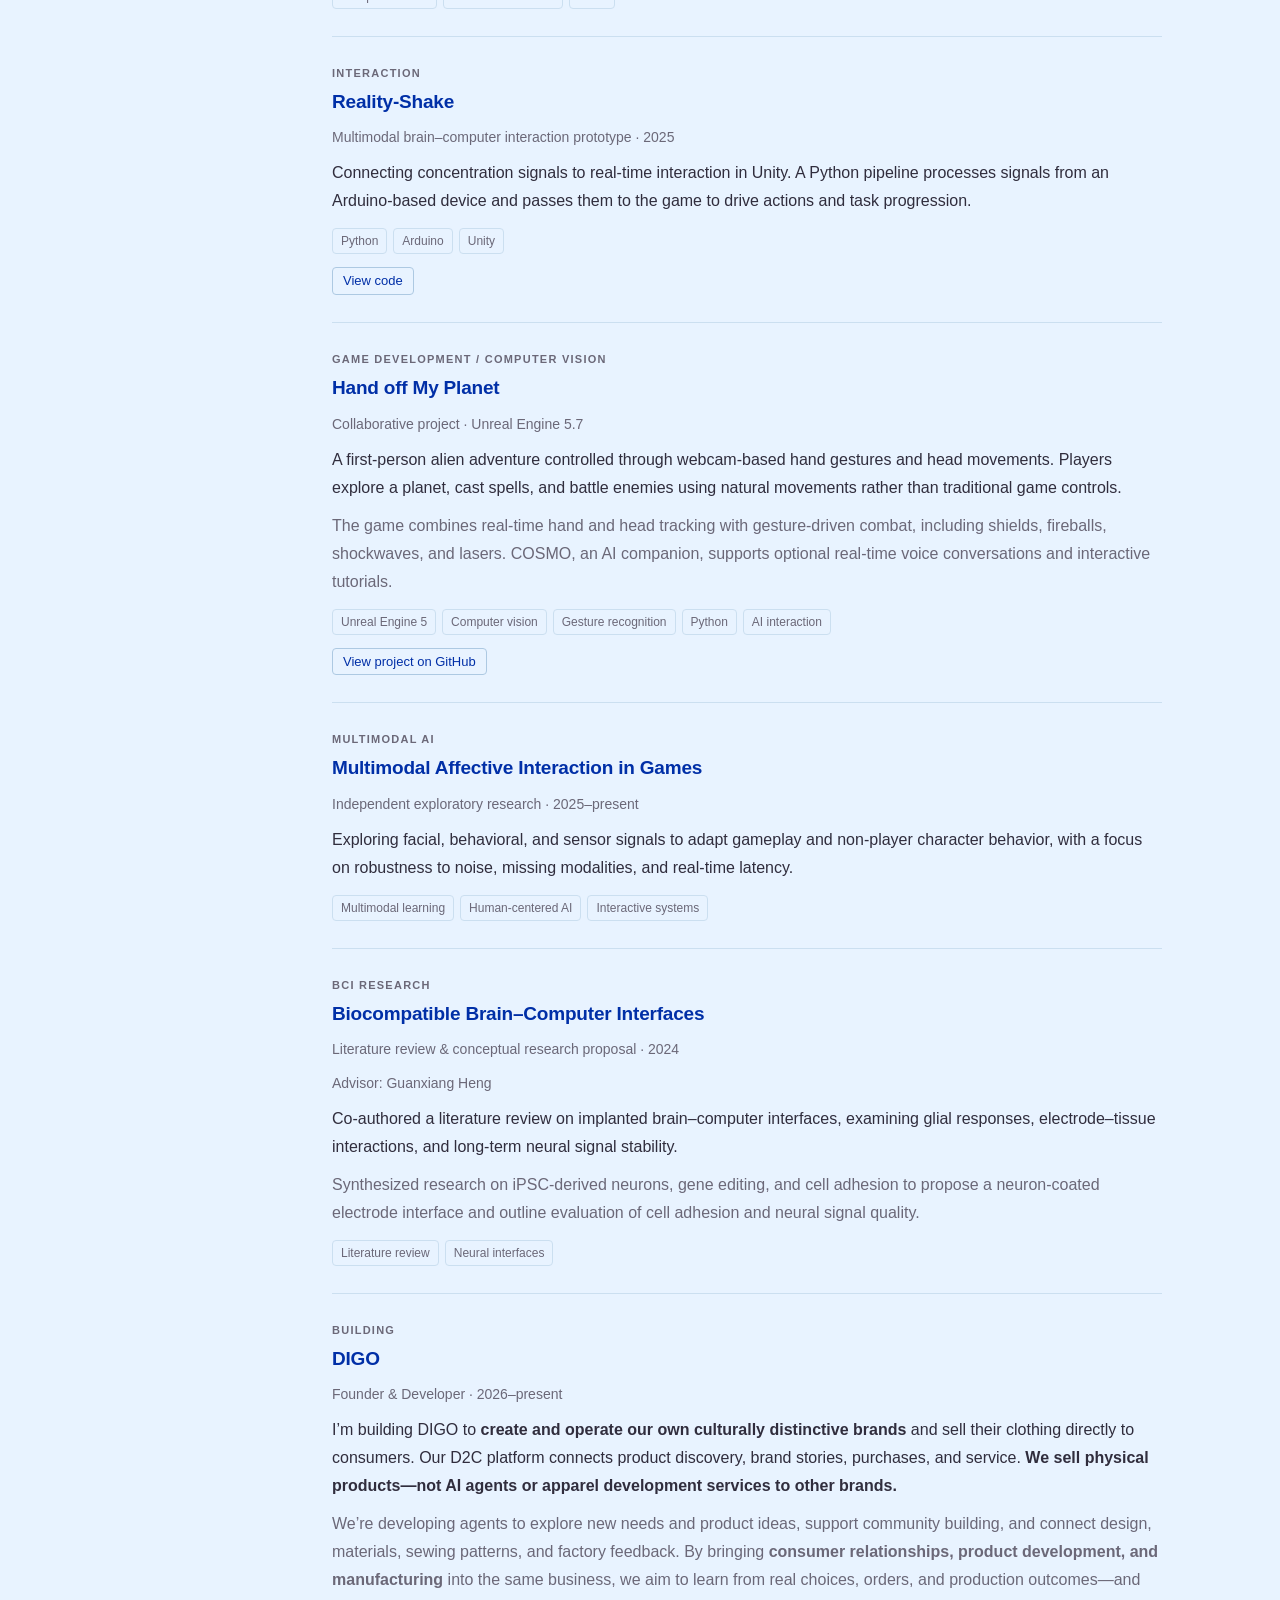
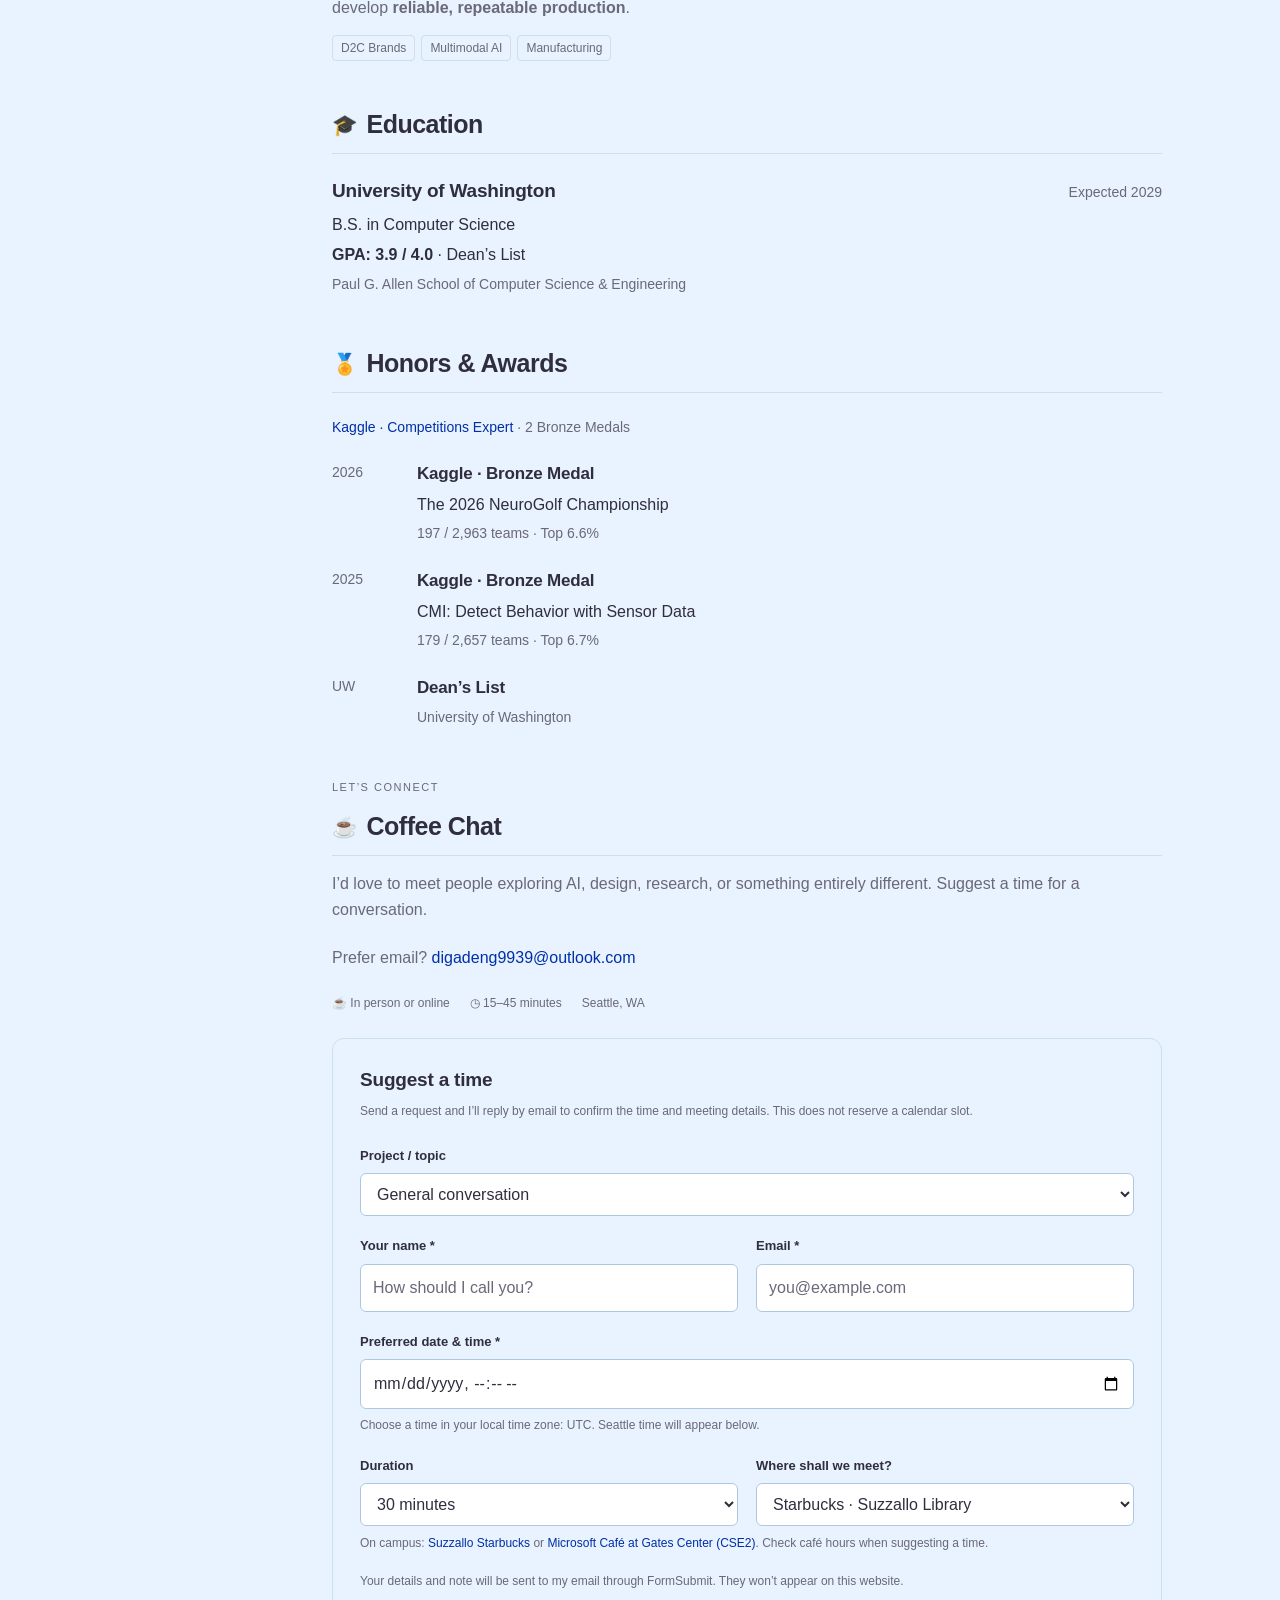
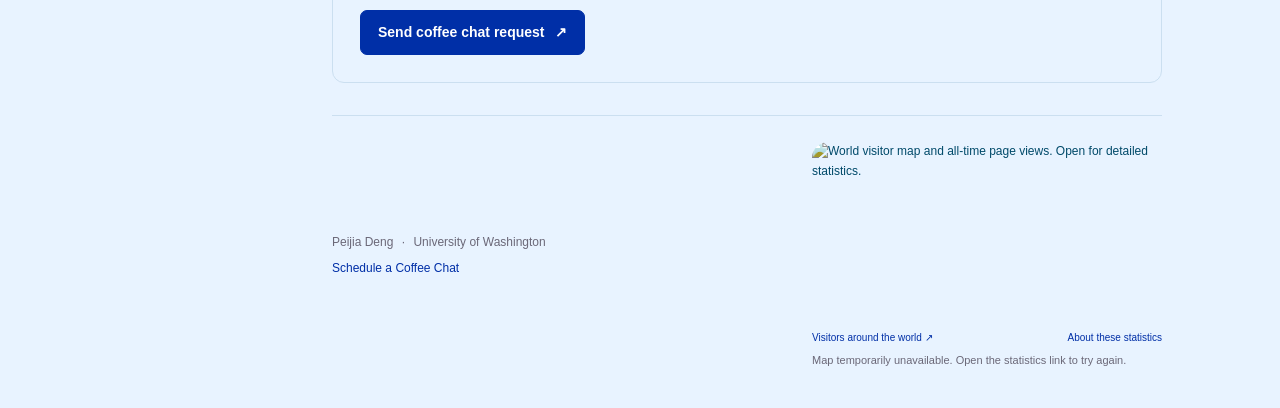
==== commit 944288bd: "Add 2026 NeuroGolf bronze medal and update Kaggle achievements" ====
--- a/index.html
+++ b/index.html
@@ -50,7 +50,7 @@
 <article class="project" data-selected="false" id="digo"><div class="project-content"><div class="project-category">BUILDING</div><h3>DIGO</h3><p class="meta">Founder &amp; Developer · 2026–present</p><p>I’m building DIGO to <strong>create and operate our own culturally distinctive brands</strong> and sell their clothing directly to consumers. Our D2C platform connects product discovery, brand stories, purchases, and service. <strong>We sell physical products—not AI agents or apparel development services to other brands.</strong></p><p class="detail">We’re developing agents to explore new needs and product ideas, support community building, and connect design, materials, sewing patterns, and factory feedback. By bringing <strong>consumer relationships, product development, and manufacturing</strong> into the same business, we aim to learn from real choices, orders, and production outcomes—and develop <strong>reliable, repeatable production</strong>.</p><div class="tags"><span>D2C Brands</span><span>Multimodal AI</span><span>Manufacturing</span></div></div></article></section>
 <section id="education"><h2><span class="section-icon" aria-hidden="true">🎓</span>Education</h2><div class="entry"><div><h3>University of Washington</h3><p>B.S. in Computer Science</p><p><strong>GPA: 3.9 / 4.0</strong> · Dean’s List</p><p class="meta">Paul G. Allen School of Computer Science &amp; Engineering</p></div><span class="date">Expected 2029</span></div></section>
 
-<section id="awards"><h2><span class="section-icon" aria-hidden="true">🏅</span>Honors &amp; Awards</h2><div class="award"><span class="date">2025</span><div><h3>Kaggle · Bronze Medal</h3><p>CMI: Detect Behavior with Sensor Data</p><p class="meta">179 / 2,667 teams · Top 6.7%</p></div></div><div class="award"><span class="date">UW</span><div><h3>Dean’s List</h3><p class="meta">University of Washington</p></div></div></section>
+<section id="awards"><h2><span class="section-icon" aria-hidden="true">🏅</span>Honors &amp; Awards</h2><p class="meta"><a href="https://www.kaggle.com/becarpediem" target="_blank" rel="noopener noreferrer">Kaggle · Competitions Expert</a> · 2 Bronze Medals</p><div class="award"><span class="date">2026</span><div><h3>Kaggle · Bronze Medal</h3><p>The 2026 NeuroGolf Championship</p><p class="meta">197 / 2,963 teams · Top 6.6%</p></div></div><div class="award"><span class="date">2025</span><div><h3>Kaggle · Bronze Medal</h3><p>CMI: Detect Behavior with Sensor Data</p><p class="meta">179 / 2,657 teams · Top 6.7%</p></div></div><div class="award"><span class="date">UW</span><div><h3>Dean’s List</h3><p class="meta">University of Washington</p></div></div></section>
 <section id="coffee-chat" aria-labelledby="coffee-title">
   <div class="eyebrow">LET’S CONNECT</div>
   <h2 id="coffee-title"><span class="section-icon" aria-hidden="true">☕</span>Coffee Chat</h2>
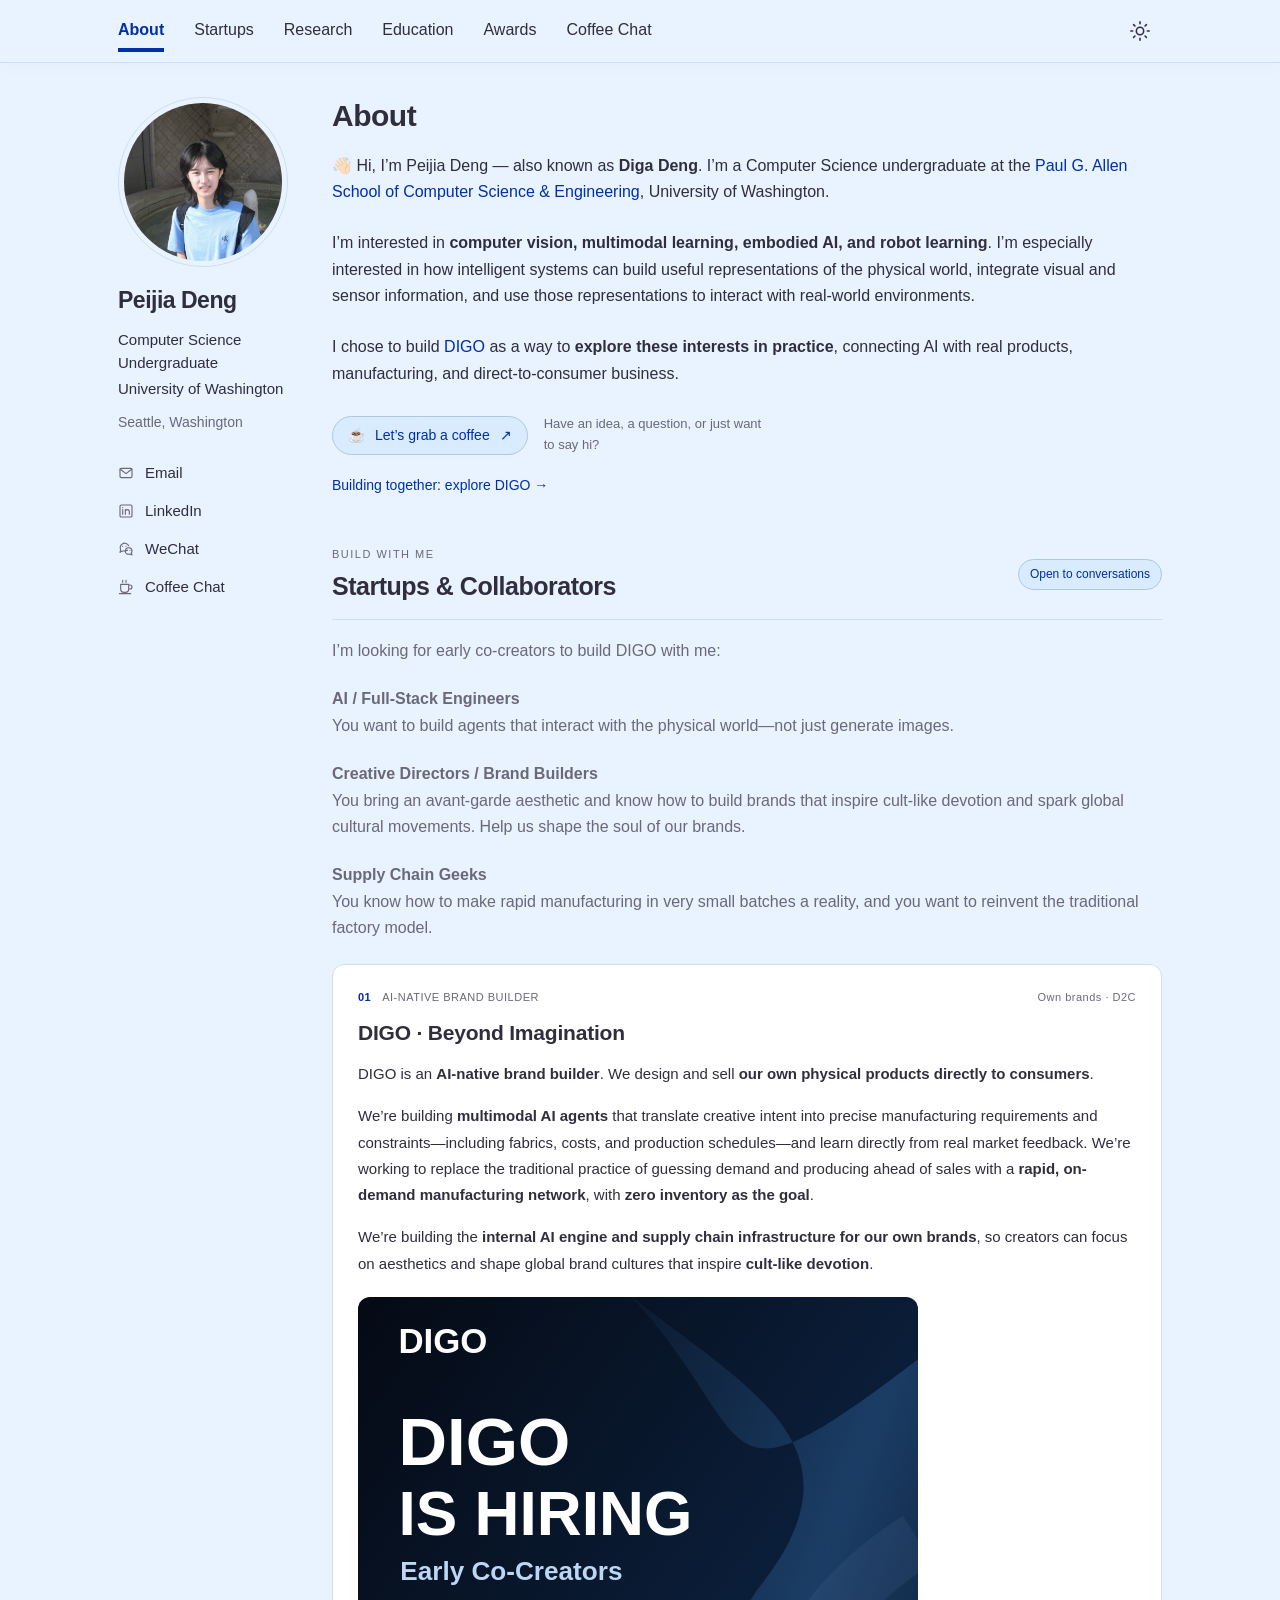
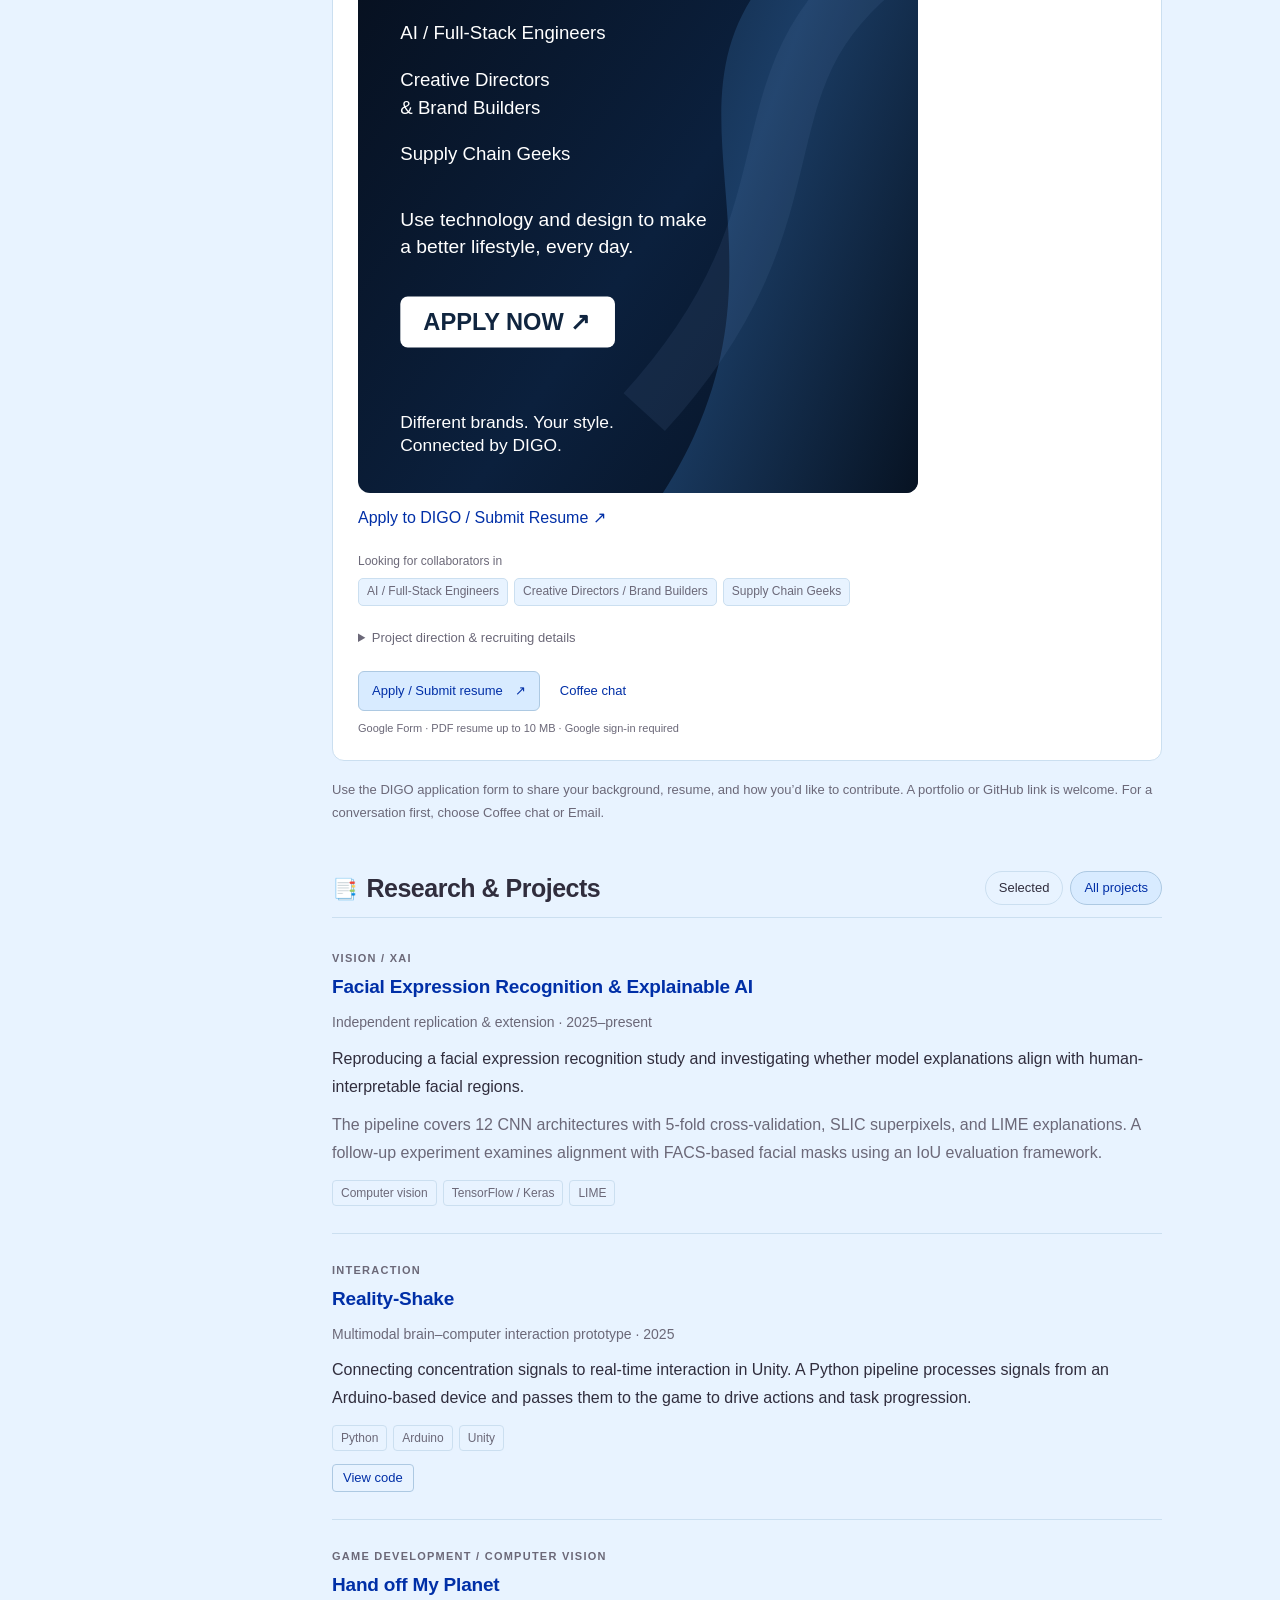
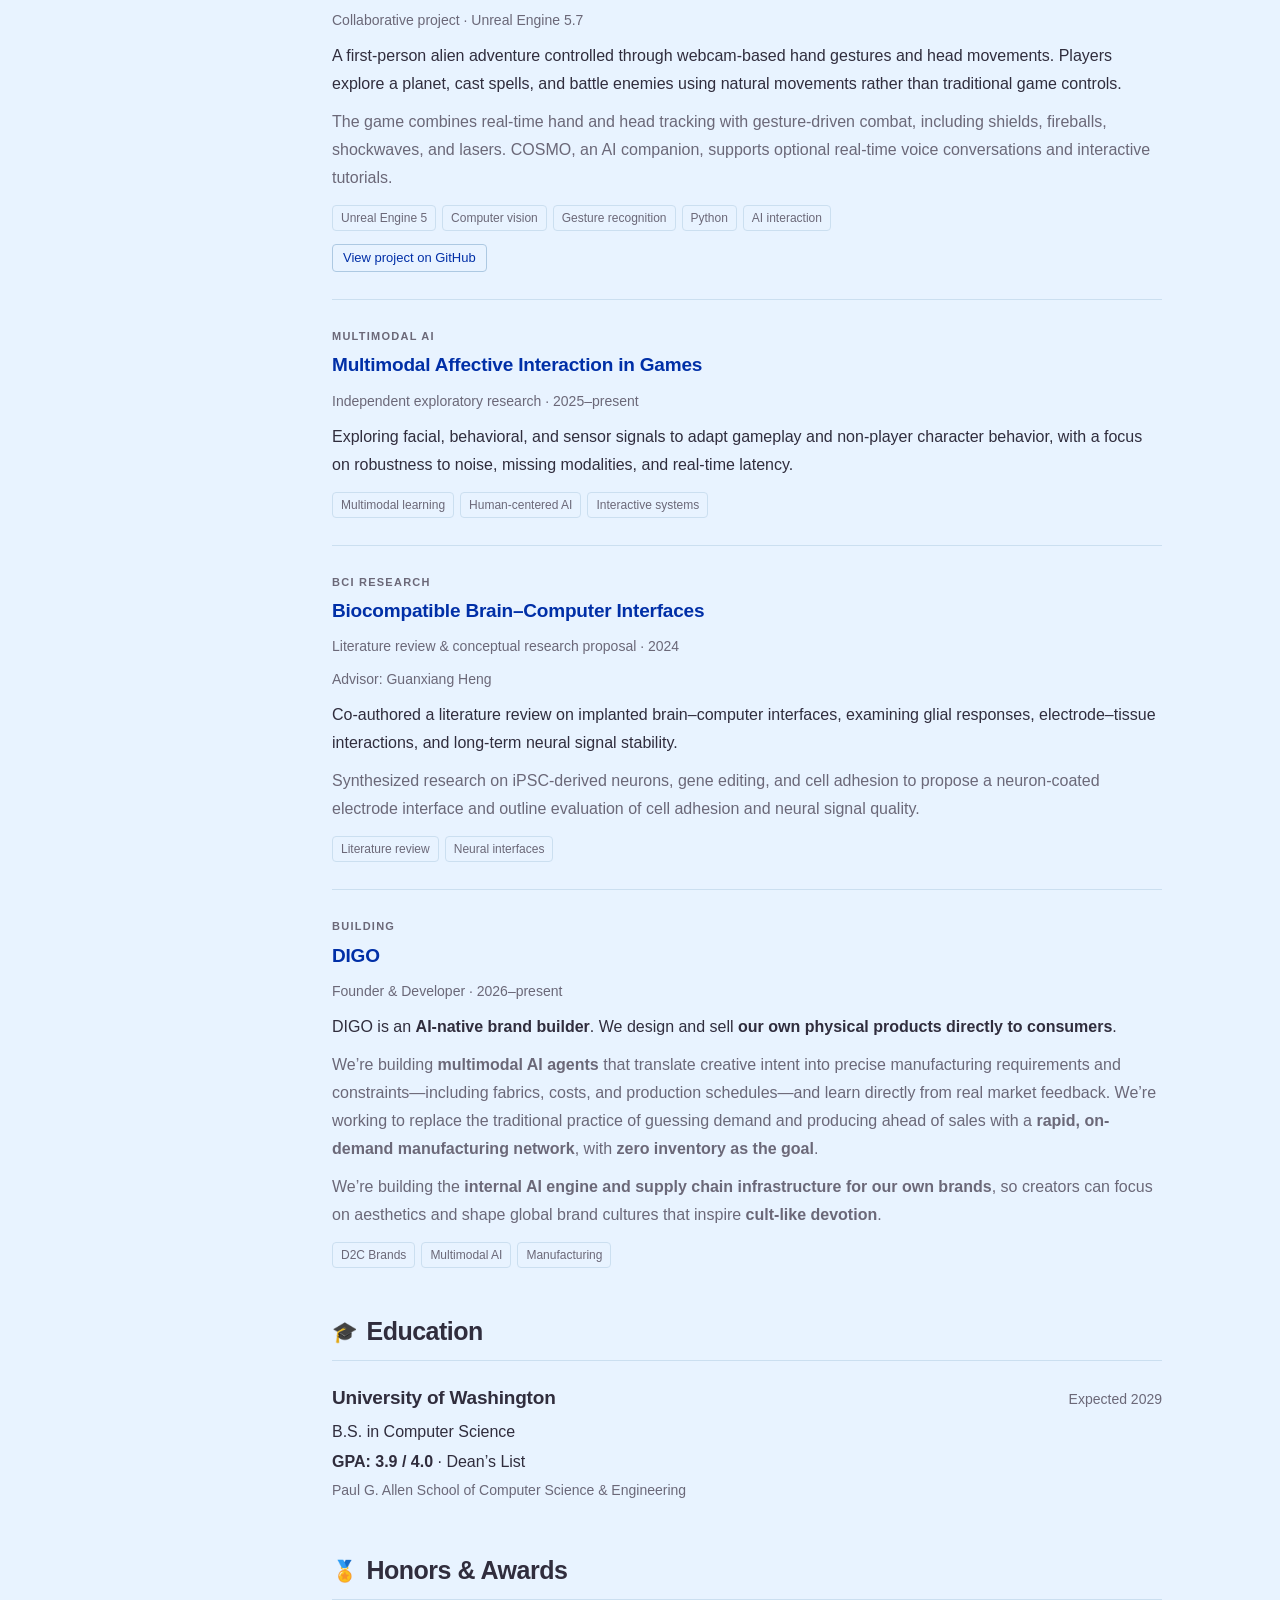
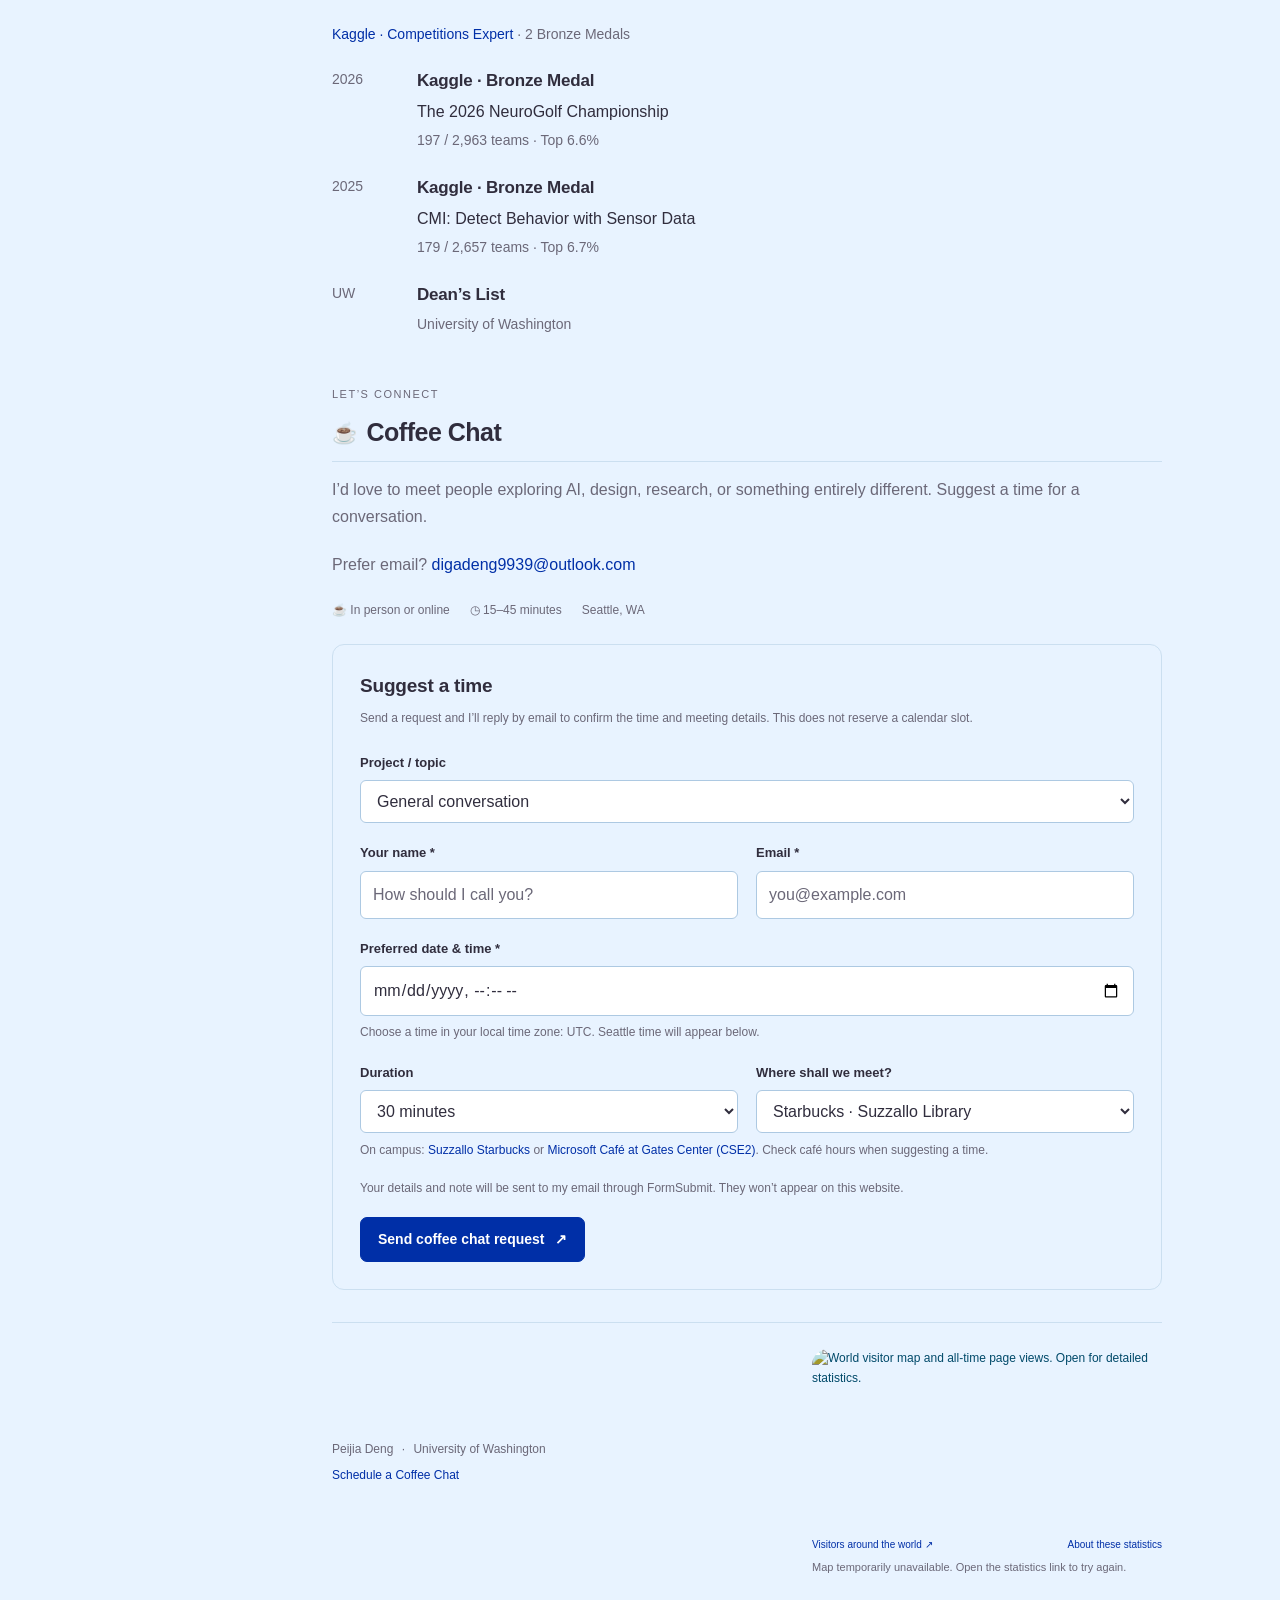
==== commit 54324931: "Clarify DIGO brand business, early collaborators, and personal motivation" ====
--- a/index.html
+++ b/index.html
@@ -19,23 +19,24 @@
 </head>
 <body><a class="skip" href="#main-content">Skip to content</a><header class="masthead"><div class="masthead-inner"><a class="mobile-name" href="#about">Peijia Deng</a><button class="menu-toggle" type="button" aria-expanded="false" aria-controls="section-nav"><svg viewBox="0 0 24 24" aria-hidden="true"><path d="M4 6h16M4 12h16M4 18h16"/></svg><span>Menu</span></button><nav class="section-nav" id="section-nav" aria-label="Sections"><a class="active" aria-current="location" href="#about">About</a><a href="#startups">Startups</a><a href="#research">Research</a><a href="#education">Education</a><a href="#awards">Awards</a><a href="#coffee-chat">Coffee Chat</a></nav><button class="theme-toggle" type="button" aria-label="Switch to dark theme" aria-pressed="false" title="Switch to dark theme"><svg class="theme-sun" viewBox="0 0 24 24" aria-hidden="true"><circle cx="12" cy="12" r="4"/><path d="M12 2v2m0 16v2M2 12h2m16 0h2M5 5l1.5 1.5m11 11L19 19M5 19l1.5-1.5m11-11L19 5"/></svg><svg class="theme-moon" viewBox="0 0 24 24" aria-hidden="true"><path d="M20.5 14A8.5 8.5 0 0 1 10 3.5 8.5 8.5 0 1 0 20.5 14Z"/></svg></button></div></header>
 <div class="page"><aside class="profile" aria-label="Profile and contact links"><a class="profile-photo" href="#about" aria-label="Peijia Deng home"><img src="assets/peijia-deng.jpg" alt="Peijia Deng, also known as Diga Deng" width="210" height="210"></a><div class="identity"><h1>Peijia Deng</h1><p>Computer Science Undergraduate</p><p class="school">University of Washington</p><p class="location">Seattle, Washington</p></div><div class="social"><a href="mailto:digadeng9939@outlook.com" data-email-open aria-label="Email Diga Deng at digadeng9939@outlook.com"><svg viewBox="0 0 24 24" aria-hidden="true"><rect x="3" y="5" width="18" height="14" rx="2"/><path d="m3 6 9 7 9-7"/></svg>Email</a><a href="https://www.linkedin.com/in/diga-deng-14b96a397"><svg viewBox="0 0 24 24" aria-hidden="true"><rect x="3" y="3" width="18" height="18" rx="2"/><path d="M7 10v7m0-10v.1M11 17v-7m0 3c0-4 6-4 6 0v4"/></svg>LinkedIn</a><a class="wechat-link" href="assets/wechat-qr.jpg?v=qr-only" data-wechat-open><svg viewBox="0 0 24 24" aria-hidden="true"><path d="M14 14c-1 .6-2.5 1-4 1H7l-4 2 1-4a6 6 0 1 1 12-6"/><path d="M21 15c0 1-.4 2-1 2.8l1 3.2-3-1.5c-1 .3-2 .5-3 .5a5 5 0 1 1 6-5Z"/><path d="M7 8h.01M12 8h.01M14 14h.01M18 14h.01"/></svg>WeChat</a><a href="#coffee-chat"><svg viewBox="0 0 24 24" aria-hidden="true"><path d="M4 8h12v7a5 5 0 0 1-5 5H9a5 5 0 0 1-5-5ZM16 9h2a3 3 0 0 1 0 6h-2M7 2v3m5-3v3M2 22h17"/></svg>Coffee Chat</a></div></aside>
-<main id="main-content" tabindex="-1"><section id="about" class="about"><h2>About</h2><p>👋🏻 Hi, I’m Peijia Deng — also known as <strong>Diga Deng</strong>. I’m a Computer Science undergraduate at the <a href="https://www.cs.washington.edu/">Paul G. Allen School of Computer Science &amp; Engineering</a>, University of Washington.</p><p>I’m interested in <strong>computer vision, multimodal learning, embodied AI, and robot learning</strong>. I’m especially interested in how intelligent systems can build useful representations of the physical world, integrate visual and sensor information, and use those representations to interact with real-world environments.</p><p>My long-term goal is to deepen our understanding of the world and explore what people and AI could make possible together. I’m interested in <strong>autonomous intelligence and human creativity developing together</strong>, with people able to understand, question, choose, and create throughout the process.</p><p>I want to develop <strong>AI agents that discover problems, propose goals worth pursuing, and invent ways to realize them</strong>. This includes exploring unmet needs and unknown possibilities, rethinking products, manufacturing processes, and business organization, and learning from real-world outcomes. I’m interested in <strong>capabilities that can develop across industries</strong>, supported by knowledge, tools, and feedback from different applications.</p><p><a href="#digo">DIGO</a> is one practical starting point: <strong>building and operating our own brands, with revenue from direct sales of physical products</strong>. Our AI agents support our own businesses; we do not sell agents or apparel development services to other brands. Over time, I want each venture to contribute reusable tools, knowledge, and validation methods while retaining its own identity. <strong>No single product, industry, or AI architecture defines the limit of that exploration.</strong></p><div class="coffee-invite"><a class="coffee-button" href="#coffee-chat"><span aria-hidden="true">☕</span> Let’s grab a coffee <span aria-hidden="true">↗</span></a><span>Have an idea, a question, or just want to say hi?</span></div><p class="startup-invite"><a href="#startups">Building together: explore DIGO <span aria-hidden="true">→</span></a></p></section>
+<main id="main-content" tabindex="-1"><section id="about" class="about"><h2>About</h2><p>👋🏻 Hi, I’m Peijia Deng — also known as <strong>Diga Deng</strong>. I’m a Computer Science undergraduate at the <a href="https://www.cs.washington.edu/">Paul G. Allen School of Computer Science &amp; Engineering</a>, University of Washington.</p><p>I’m interested in <strong>computer vision, multimodal learning, embodied AI, and robot learning</strong>. I’m especially interested in how intelligent systems can build useful representations of the physical world, integrate visual and sensor information, and use those representations to interact with real-world environments.</p><p>I chose to build <a href="#digo">DIGO</a> as a way to <strong>explore these interests in practice</strong>, connecting AI with real products, manufacturing, and direct-to-consumer business.</p><div class="coffee-invite"><a class="coffee-button" href="#coffee-chat"><span aria-hidden="true">☕</span> Let’s grab a coffee <span aria-hidden="true">↗</span></a><span>Have an idea, a question, or just want to say hi?</span></div><p class="startup-invite"><a href="#startups">Building together: explore DIGO <span aria-hidden="true">→</span></a></p></section>
 <section id="startups" aria-labelledby="startups-title">
   <div class="startup-heading"><div><div class="eyebrow">BUILD WITH ME</div><h2 id="startups-title">Startups &amp; Collaborators</h2></div><span class="startup-status">Open to conversations</span></div>
-  <p class="startup-intro">I’m building DIGO and looking for collaborators in three areas:</p>
-  <p class="startup-intro"><strong>Brand &amp; Creative Leads</strong><br>Create brand worlds that do not yet exist—with culture, stories, and aesthetics that can endure across generations. Define the identity and creative principles that guide each brand.</p>
-  <p class="startup-intro"><strong>Multimodal AI Agent Engineers</strong><br>Build agents connecting design, sewing patterns, materials, and factory feedback. Understand physical and manufacturing constraints, and turn digital concepts into tested products and reliable, repeatable production at scale.</p>
-  <p class="startup-intro"><strong>Brand Communications &amp; Growth Leads</strong><br>Understand what people want and care about. Translate our brands and engineering into clear, relatable stories that people understand, remember, and want to share. Take ownership of reaching wider audiences and building word of mouth.</p>
+  <p class="startup-intro">I’m looking for early co-creators to build DIGO with me:</p>
+  <p class="startup-intro"><strong>AI / Full-Stack Engineers</strong><br>You want to build agents that interact with the physical world—not just generate images.</p>
+  <p class="startup-intro"><strong>Creative Directors / Brand Builders</strong><br>You bring an avant-garde aesthetic and know how to build brands that inspire cult-like devotion and spark global cultural movements. Help us shape the soul of our brands.</p>
+  <p class="startup-intro"><strong>Supply Chain Geeks</strong><br>You know how to make rapid manufacturing in very small batches a reality, and you want to reinvent the traditional factory model.</p>
   <div class="startup-list">
     <article class="startup-card" id="startup-digo-shopping" aria-labelledby="startup-digo-shopping-title">
-      <div class="startup-meta"><span><span class="startup-number">01</span> CONSUMER PRODUCT</span><span>Own brands · D2C</span></div>
+      <div class="startup-meta"><span><span class="startup-number">01</span> AI-NATIVE BRAND BUILDER</span><span>Own brands · D2C</span></div>
       <h3 id="startup-digo-shopping-title">DIGO · Beyond Imagination</h3>
-      <p class="startup-description">We’re building DIGO to <strong>create and operate our own brands</strong>, starting with clothing, and sell their physical products directly to consumers through our D2C platform. Customers discover products through everyday scenes and connect with each brand’s culture. <strong>Our revenue model is product sales, not apparel development fees charged to other brands.</strong></p>
-      <p class="startup-description"><strong>AI agents are our internal core capability, not software we sell.</strong> We’re developing agents to <strong>explore unmet needs and new cultural and product ideas</strong>, support community building, and connect design with materials, sewing patterns, and manufacturing. Our own platform connects discovery, purchases, and service with product development. The aim is to achieve <strong>reliable, repeatable production</strong> and improve the business through real orders, production results, and customer feedback.</p>
-      <div class="digo-recruitment" style="margin:20px 0"><a href="https://docs.google.com/forms/d/e/1FAIpQLSdPtdvTI_ls_GsLykfDmFi_Pj6p9EKEKwljsA9Fgz-8BJIRsw/viewform?hl=en" target="_blank" rel="noopener noreferrer" aria-label="Apply to DIGO internships and new graduate opportunities"><img src="assets/digo-recruitment-en.svg" alt="DIGO IS HIRING — Interns and New Graduates. AI and Software Engineering, Product and Design, Brand and Growth, Apparel and Materials, Supply Chain and Operations. Apply now." loading="lazy" style="display:block;width:100%;max-width:560px;height:auto;border-radius:12px"></a><p style="margin:12px 0 0"><a href="https://docs.google.com/forms/d/e/1FAIpQLSdPtdvTI_ls_GsLykfDmFi_Pj6p9EKEKwljsA9Fgz-8BJIRsw/viewform?hl=en" target="_blank" rel="noopener noreferrer">Apply to DIGO / Submit Resume ↗</a></p></div>
+      <p class="startup-description">DIGO is an <strong>AI-native brand builder</strong>. We design and sell <strong>our own physical products directly to consumers</strong>.</p>
+      <p class="startup-description">We’re building <strong>multimodal AI agents</strong> that translate creative intent into precise manufacturing requirements and constraints—including fabrics, costs, and production schedules—and learn directly from real market feedback. We’re working to replace the traditional practice of guessing demand and producing ahead of sales with a <strong>rapid, on-demand manufacturing network</strong>, with <strong>zero inventory as the goal</strong>.</p>
+      <p class="startup-description">We’re building the <strong>internal AI engine and supply chain infrastructure for our own brands</strong>, so creators can focus on aesthetics and shape global brand cultures that inspire <strong>cult-like devotion</strong>.</p>
+      <div class="digo-recruitment" style="margin:20px 0"><a href="https://docs.google.com/forms/d/e/1FAIpQLSdPtdvTI_ls_GsLykfDmFi_Pj6p9EKEKwljsA9Fgz-8BJIRsw/viewform?hl=en" target="_blank" rel="noopener noreferrer" aria-label="Apply to become an early DIGO co-creator"><img src="assets/digo-recruitment-en.svg?v=20261111-early" alt="DIGO IS HIRING — Early Co-Creators. AI / Full-Stack Engineers, Creative Directors / Brand Builders, Supply Chain Geeks. Apply now." loading="lazy" style="display:block;width:100%;max-width:560px;height:auto;border-radius:12px"></a><p style="margin:12px 0 0"><a href="https://docs.google.com/forms/d/e/1FAIpQLSdPtdvTI_ls_GsLykfDmFi_Pj6p9EKEKwljsA9Fgz-8BJIRsw/viewform?hl=en" target="_blank" rel="noopener noreferrer">Apply to DIGO / Submit Resume ↗</a></p></div>
       <p class="startup-roles-label">Looking for collaborators in</p>
-      <div class="startup-roles"><span>Brand &amp; Creative Leads</span><span>Multimodal AI Agent Engineers</span><span>Brand Communications &amp; Growth Leads</span></div>
-      <details class="startup-details"><summary>Project direction &amp; recruiting details</summary><div><p>Drawing on my family’s textile trading business, materials and garment development resources, and partner factories, I’m connecting existing AI tools with product development for our own brands. The work focuses on the gaps between design and manufacturing, using sample testing and production feedback to examine feasibility, quality, and consistency.</p><p>We’re looking for brand and creative leads, multimodal AI agent engineers, and brand communications and growth leads to connect cultural direction, technical development, and public understanding.</p><p class="startup-first-step">We aim to reduce repeated development work and inventory pressures, while testing whether our new brands and adjacent product categories can reuse tools, validation methods, and supply relationships without losing their distinct identities.</p></div></details>
+      <div class="startup-roles"><span>AI / Full-Stack Engineers</span><span>Creative Directors / Brand Builders</span><span>Supply Chain Geeks</span></div>
+      <details class="startup-details"><summary>Project direction &amp; recruiting details</summary><div><p>Drawing on my family’s textile trading business, materials and garment development resources, and partner factories, I’m connecting existing AI tools with product development for our own brands. The work focuses on the gaps between design and manufacturing, using sample testing and production feedback to examine feasibility, quality, and consistency.</p><p>We’re looking for early co-creators in AI and full-stack engineering, creative direction and brand building, and supply chain innovation.</p><p class="startup-first-step">Our goal is rapid production in very small batches, using real market feedback to guide what we make and working toward zero inventory through on-demand manufacturing.</p></div></details>
       <div class="startup-actions"><a class="startup-contact" href="https://docs.google.com/forms/d/e/1FAIpQLSdPtdvTI_ls_GsLykfDmFi_Pj6p9EKEKwljsA9Fgz-8BJIRsw/viewform?hl=en" target="_blank" rel="noopener noreferrer" aria-label="Apply to DIGO — submit your resume">Apply / Submit resume <span aria-hidden="true">↗</span></a><a href="#coffee-chat" data-startup-interest="DIGO" aria-label="Coffee chat about DIGO">Coffee chat</a></div>
       <p class="startup-apply-note">Google Form · PDF resume up to 10 MB · Google sign-in required</p>
     </article>
@@ -47,7 +48,7 @@
 <article id="project-hand-off-my-planet" class="project" data-selected="true"><div class="project-content"><div class="project-category">GAME DEVELOPMENT / COMPUTER VISION</div><h3>Hand off My Planet</h3><p class="meta">Collaborative project · Unreal Engine 5.7</p><p>A first-person alien adventure controlled through webcam-based hand gestures and head movements. Players explore a planet, cast spells, and battle enemies using natural movements rather than traditional game controls.</p><p class="detail">The game combines real-time hand and head tracking with gesture-driven combat, including shields, fireballs, shockwaves, and lasers. COSMO, an AI companion, supports optional real-time voice conversations and interactive tutorials.</p><div class="tags"><span>Unreal Engine 5</span><span>Computer vision</span><span>Gesture recognition</span><span>Python</span><span>AI interaction</span></div><a class="project-link" href="https://github.com/FranHoward/Hand-off-My-Planet" target="_blank" rel="noopener noreferrer">View project on GitHub</a></div></article>
 <article id="project-3" class="project" data-selected="false"><div class="project-content"><div class="project-category">MULTIMODAL AI</div><h3>Multimodal Affective Interaction in Games</h3><p class="meta">Independent exploratory research · 2025–present</p><p>Exploring facial, behavioral, and sensor signals to adapt gameplay and non-player character behavior, with a focus on robustness to noise, missing modalities, and real-time latency.</p><div class="tags"><span>Multimodal learning</span><span>Human-centered AI</span><span>Interactive systems</span></div></div></article>
 <article id="project-4" class="project" data-selected="true"><div class="project-content"><div class="project-category">BCI RESEARCH</div><h3>Biocompatible Brain–Computer Interfaces</h3><p class="meta">Literature review &amp; conceptual research proposal · 2024</p><p class="meta">Advisor: Guanxiang Heng</p><p>Co-authored a literature review on implanted brain–computer interfaces, examining glial responses, electrode–tissue interactions, and long-term neural signal stability.</p><p class="detail">Synthesized research on iPSC-derived neurons, gene editing, and cell adhesion to propose a neuron-coated electrode interface and outline evaluation of cell adhesion and neural signal quality.</p><div class="tags"><span>Literature review</span><span>Neural interfaces</span></div></div></article>
-<article class="project" data-selected="false" id="digo"><div class="project-content"><div class="project-category">BUILDING</div><h3>DIGO</h3><p class="meta">Founder &amp; Developer · 2026–present</p><p>I’m building DIGO to <strong>create and operate our own culturally distinctive brands</strong> and sell their clothing directly to consumers. Our D2C platform connects product discovery, brand stories, purchases, and service. <strong>We sell physical products—not AI agents or apparel development services to other brands.</strong></p><p class="detail">We’re developing agents to explore new needs and product ideas, support community building, and connect design, materials, sewing patterns, and factory feedback. By bringing <strong>consumer relationships, product development, and manufacturing</strong> into the same business, we aim to learn from real choices, orders, and production outcomes—and develop <strong>reliable, repeatable production</strong>.</p><div class="tags"><span>D2C Brands</span><span>Multimodal AI</span><span>Manufacturing</span></div></div></article></section>
+<article class="project" data-selected="false" id="digo"><div class="project-content"><div class="project-category">BUILDING</div><h3>DIGO</h3><p class="meta">Founder &amp; Developer · 2026–present</p><p>DIGO is an <strong>AI-native brand builder</strong>. We design and sell <strong>our own physical products directly to consumers</strong>.</p><p class="detail">We’re building <strong>multimodal AI agents</strong> that translate creative intent into precise manufacturing requirements and constraints—including fabrics, costs, and production schedules—and learn directly from real market feedback. We’re working to replace the traditional practice of guessing demand and producing ahead of sales with a <strong>rapid, on-demand manufacturing network</strong>, with <strong>zero inventory as the goal</strong>.</p><p class="detail">We’re building the <strong>internal AI engine and supply chain infrastructure for our own brands</strong>, so creators can focus on aesthetics and shape global brand cultures that inspire <strong>cult-like devotion</strong>.</p><div class="tags"><span>D2C Brands</span><span>Multimodal AI</span><span>Manufacturing</span></div></div></article></section>
 <section id="education"><h2><span class="section-icon" aria-hidden="true">🎓</span>Education</h2><div class="entry"><div><h3>University of Washington</h3><p>B.S. in Computer Science</p><p><strong>GPA: 3.9 / 4.0</strong> · Dean’s List</p><p class="meta">Paul G. Allen School of Computer Science &amp; Engineering</p></div><span class="date">Expected 2029</span></div></section>
 
 <section id="awards"><h2><span class="section-icon" aria-hidden="true">🏅</span>Honors &amp; Awards</h2><p class="meta"><a href="https://www.kaggle.com/becarpediem" target="_blank" rel="noopener noreferrer">Kaggle · Competitions Expert</a> · 2 Bronze Medals</p><div class="award"><span class="date">2026</span><div><h3>Kaggle · Bronze Medal</h3><p>The 2026 NeuroGolf Championship</p><p class="meta">197 / 2,963 teams · Top 6.6%</p></div></div><div class="award"><span class="date">2025</span><div><h3>Kaggle · Bronze Medal</h3><p>CMI: Detect Behavior with Sensor Data</p><p class="meta">179 / 2,657 teams · Top 6.7%</p></div></div><div class="award"><span class="date">UW</span><div><h3>Dean’s List</h3><p class="meta">University of Washington</p></div></div></section>
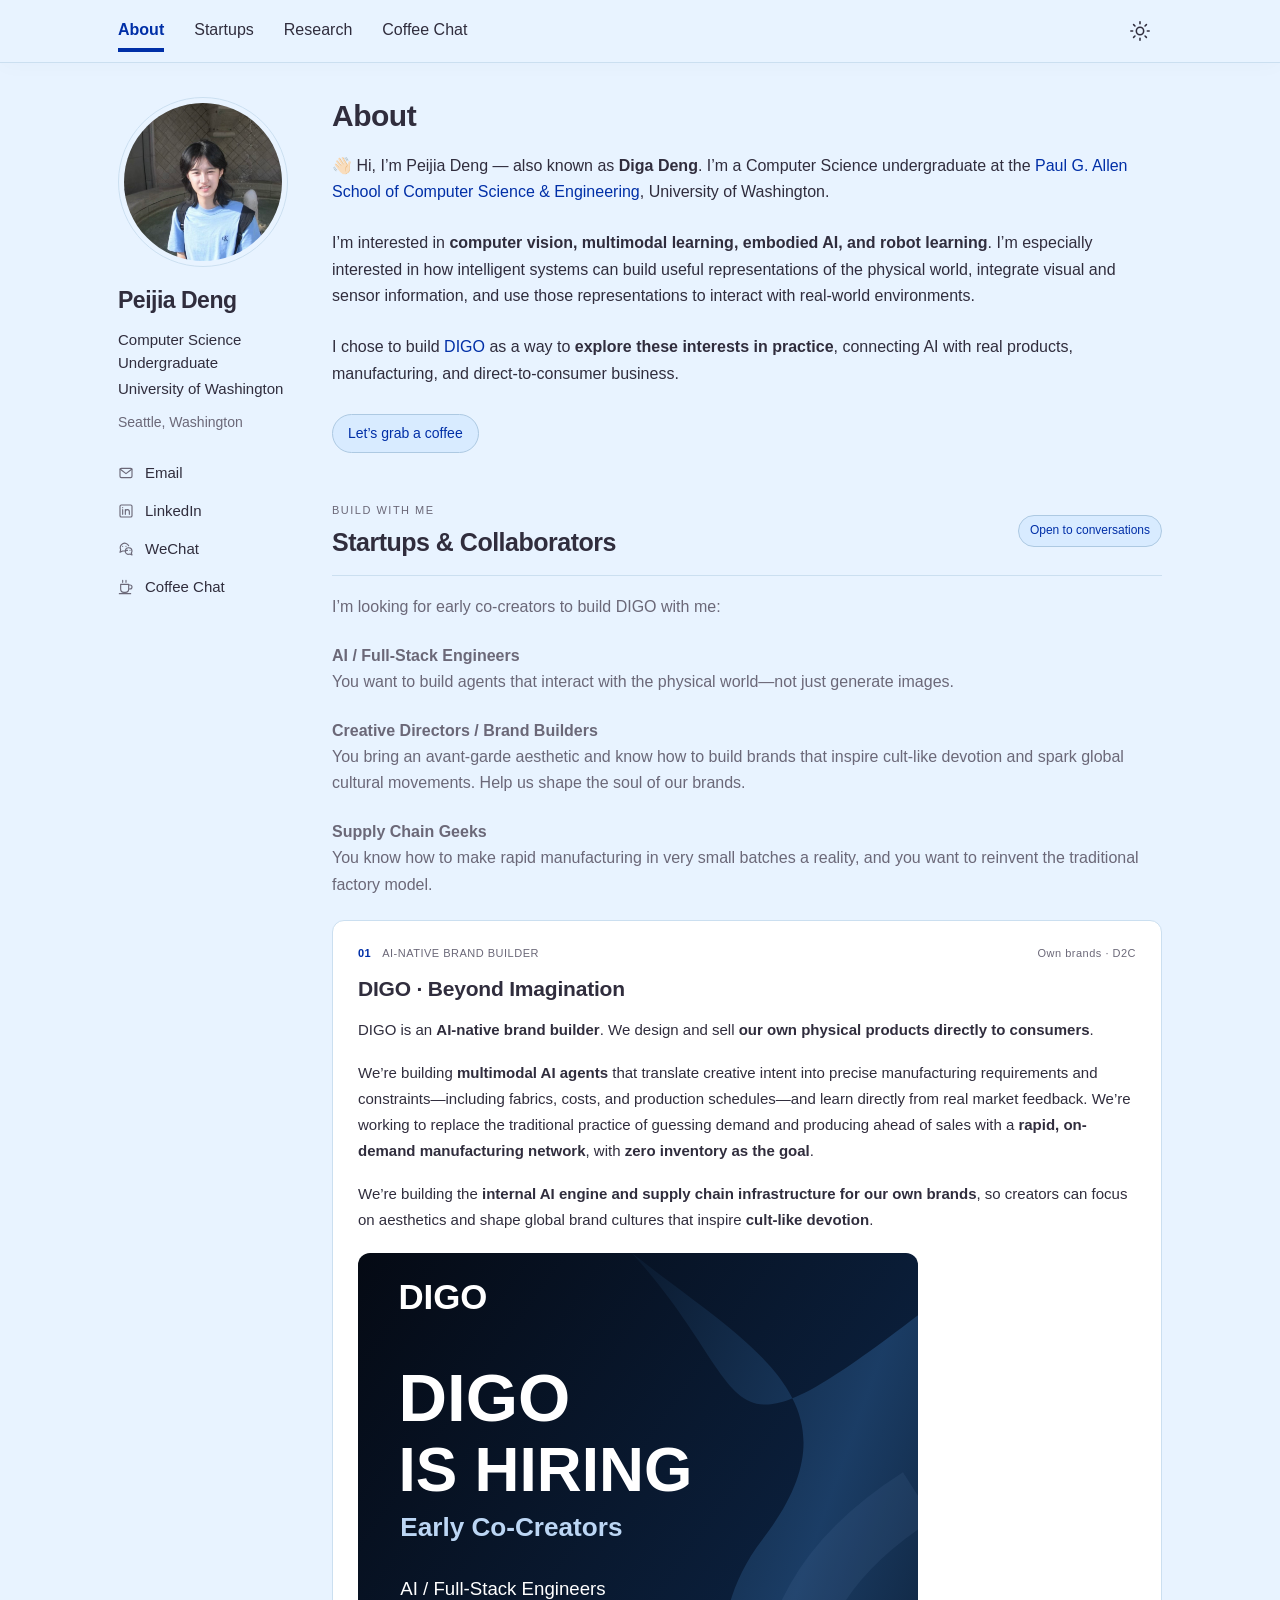
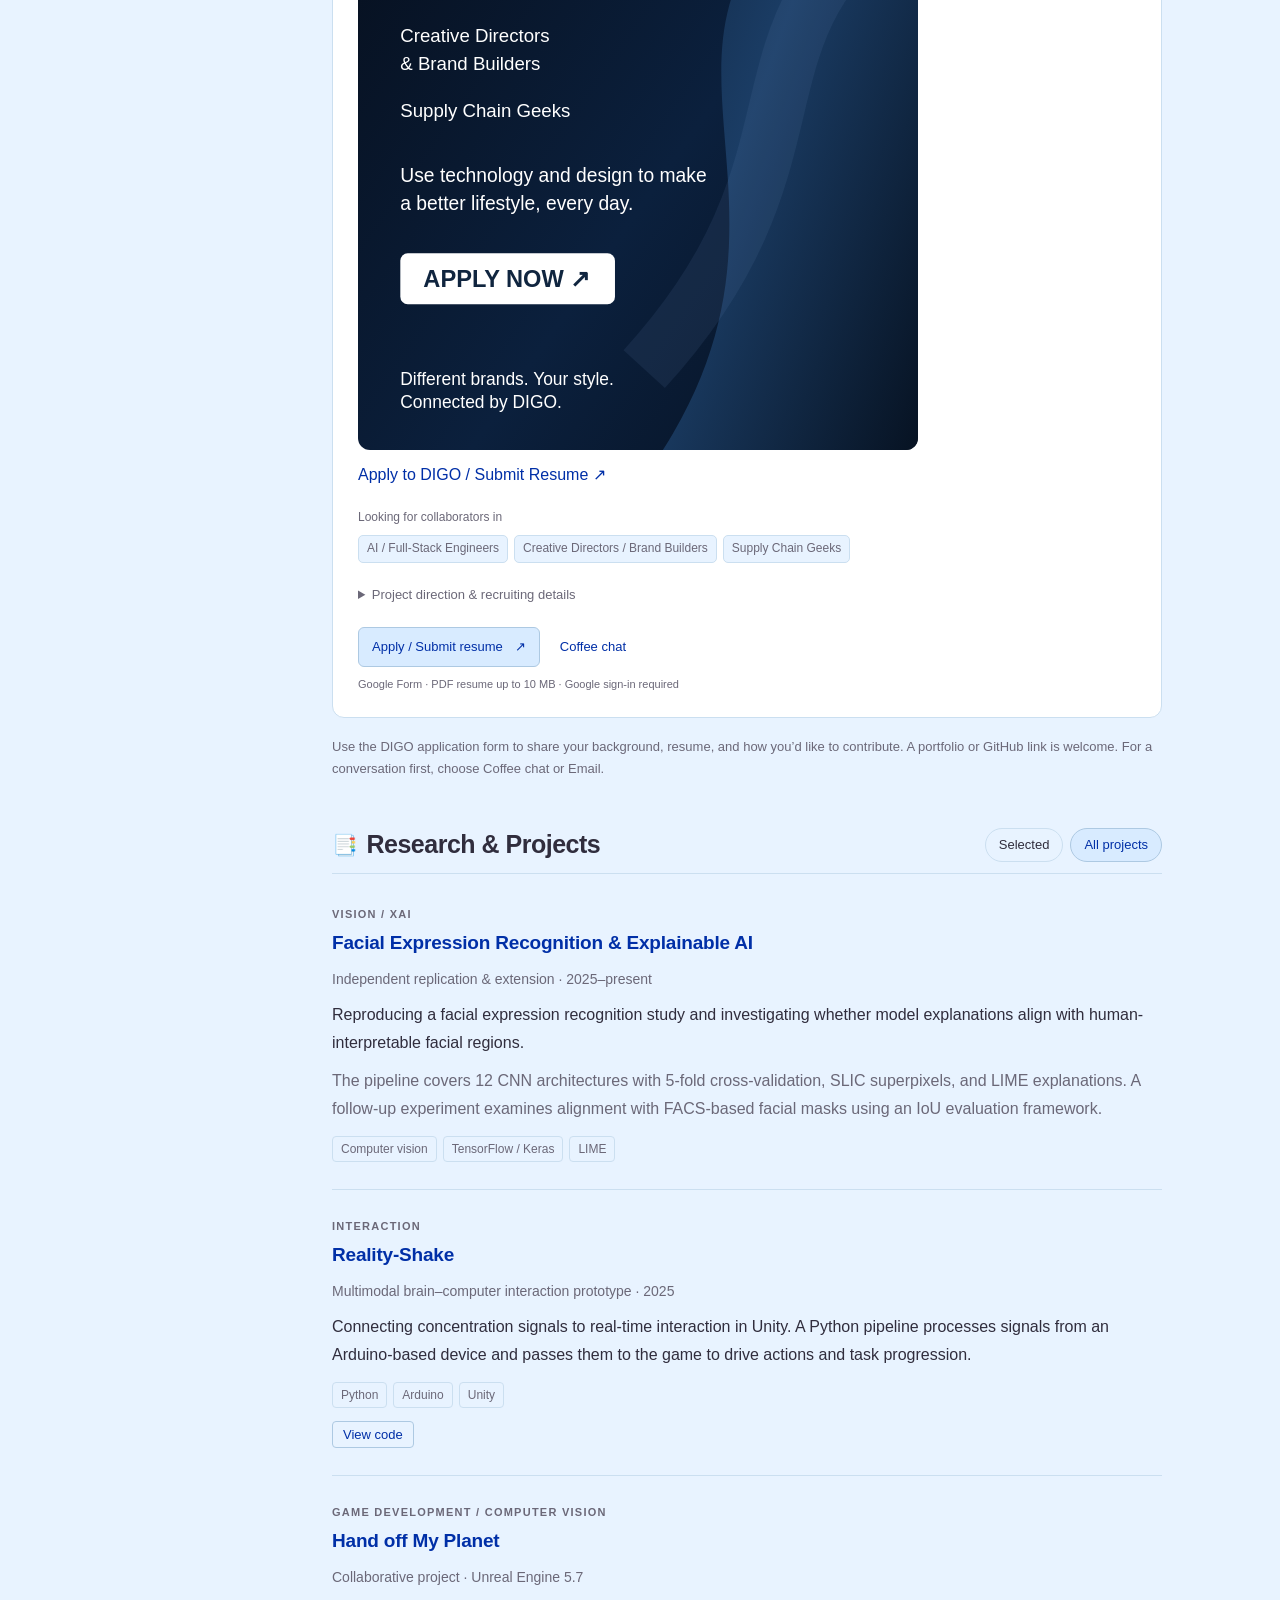
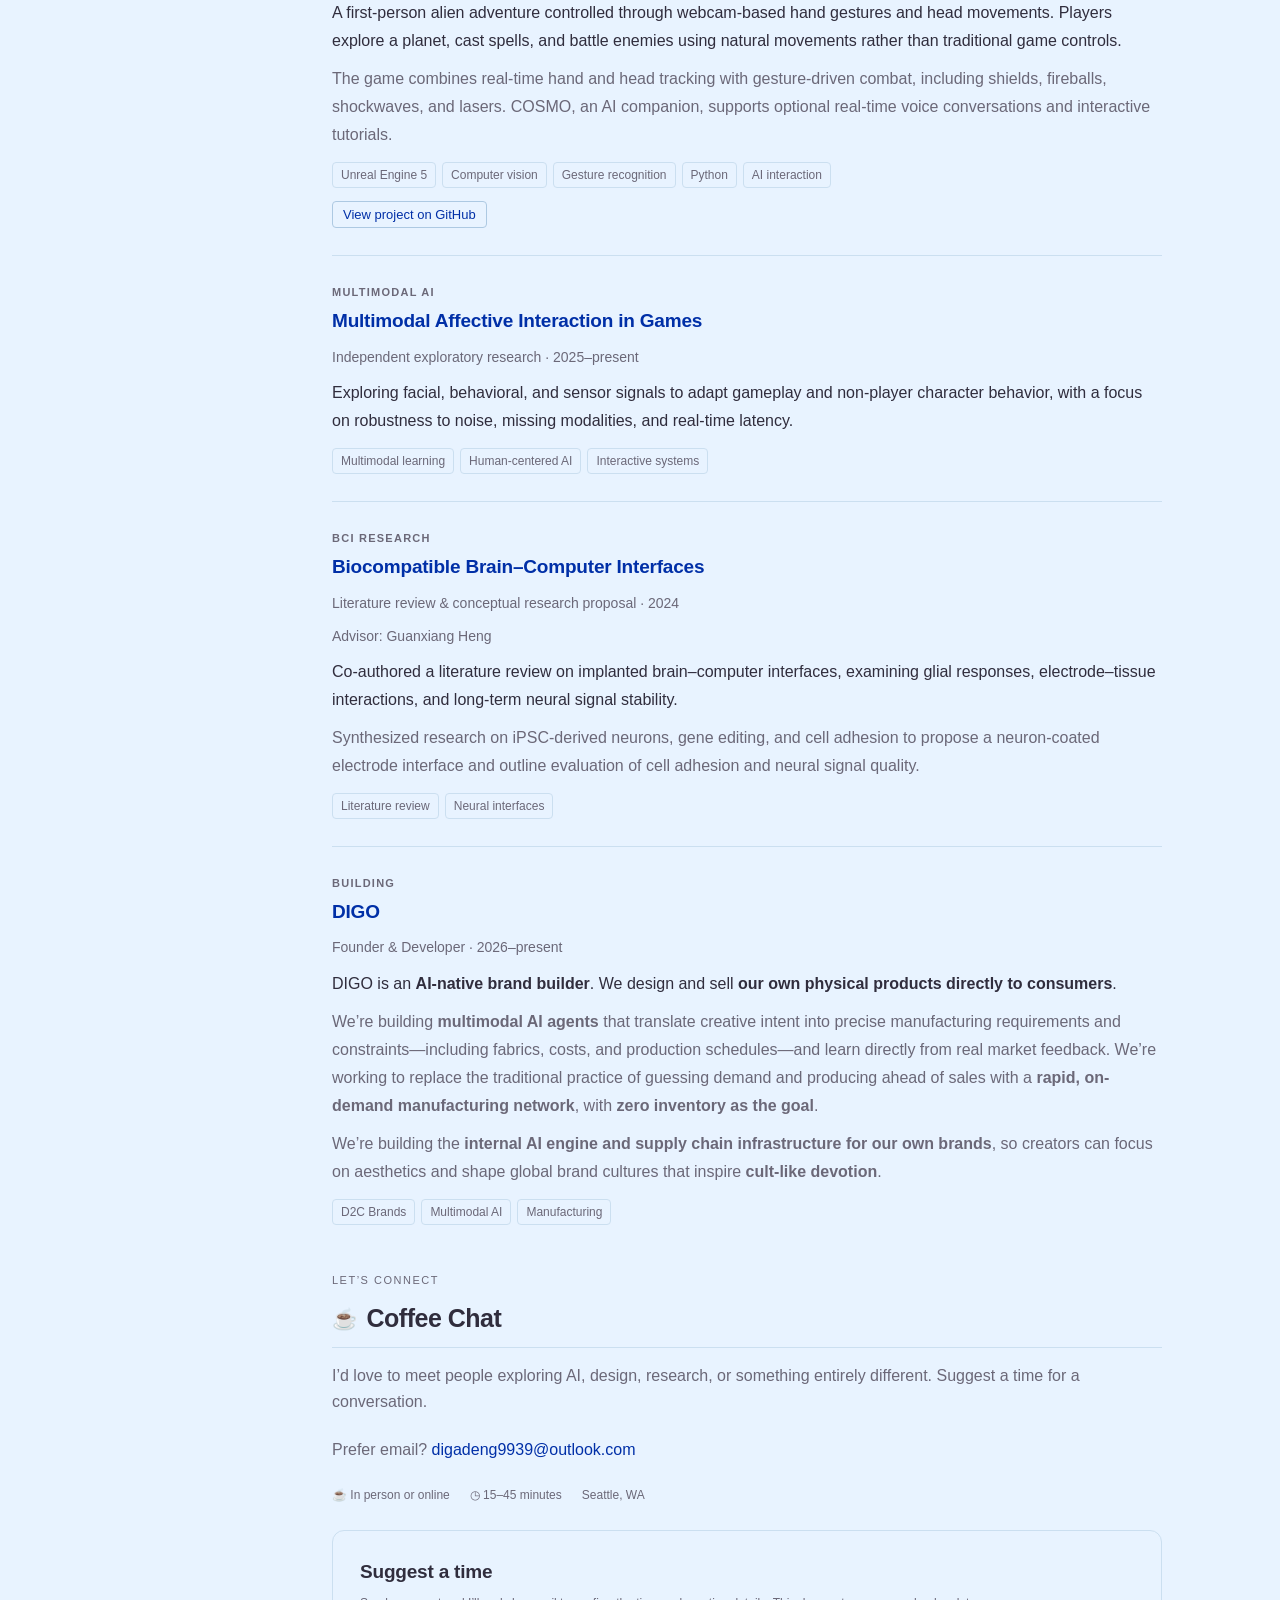
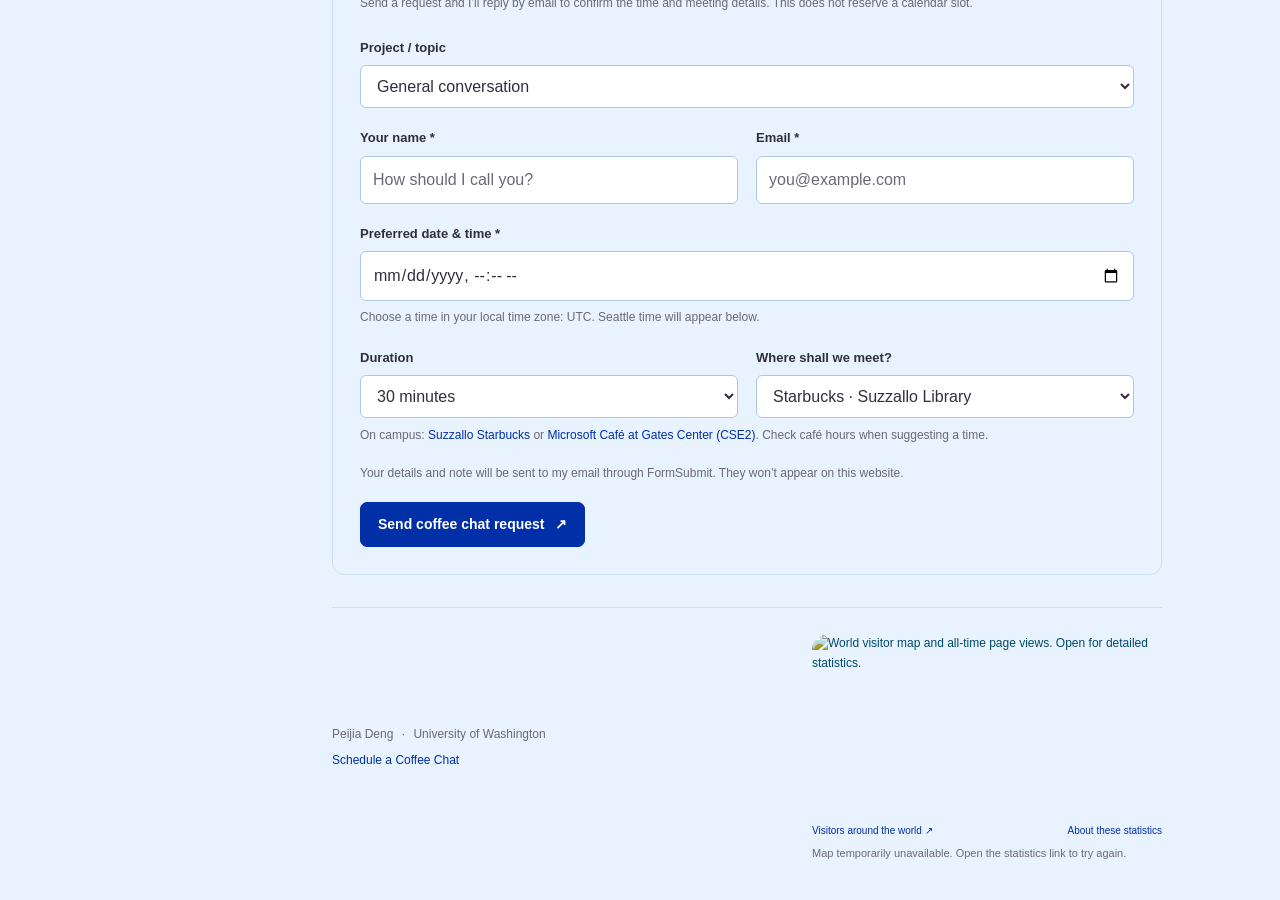
==== commit 26ddb586: "Remove education and awards from the homepage and simplify About" ====
--- a/index.html
+++ b/index.html
@@ -17,9 +17,9 @@
 <script type="application/ld+json">{"@context":"https://schema.org","@graph":[{"@type":"WebSite","@id":"https://diga-deng.github.io/#website","url":"https://diga-deng.github.io/","name":"Diga Deng","alternateName":["Peijia Deng","Diga Deng (Peijia Deng)"],"inLanguage":"en","publisher":{"@id":"https://diga-deng.github.io/#person"}},{"@type":"ProfilePage","@id":"https://diga-deng.github.io/#profile","url":"https://diga-deng.github.io/","name":"Diga Deng (Peijia Deng)","description":"Diga Deng (Peijia Deng) is a computer science undergraduate at the University of Washington exploring computer vision, multimodal learning, and human-centered AI.","isPartOf":{"@id":"https://diga-deng.github.io/#website"},"mainEntity":{"@id":"https://diga-deng.github.io/#person"}},{"@type":"Person","@id":"https://diga-deng.github.io/#person","name":"Peijia Deng","alternateName":["Diga Deng","Diga","邓沛珈"],"url":"https://diga-deng.github.io/","image":"https://diga-deng.github.io/assets/peijia-deng.jpg","description":"Diga Deng (Peijia Deng) is a computer science undergraduate at the University of Washington exploring computer vision, multimodal learning, and human-centered AI.","affiliation":{"@type":"CollegeOrUniversity","name":"University of Washington","url":"https://www.washington.edu/"},"sameAs":["https://github.com/diga-deng","https://www.linkedin.com/in/diga-deng-14b96a397"],"knowsAbout":["Computer vision","Multimodal learning","Human-centered AI","Embodied AI","Robot learning"]}]}</script>
 <link rel="stylesheet" href="visitors.css?v=20261109-sky">
 </head>
-<body><a class="skip" href="#main-content">Skip to content</a><header class="masthead"><div class="masthead-inner"><a class="mobile-name" href="#about">Peijia Deng</a><button class="menu-toggle" type="button" aria-expanded="false" aria-controls="section-nav"><svg viewBox="0 0 24 24" aria-hidden="true"><path d="M4 6h16M4 12h16M4 18h16"/></svg><span>Menu</span></button><nav class="section-nav" id="section-nav" aria-label="Sections"><a class="active" aria-current="location" href="#about">About</a><a href="#startups">Startups</a><a href="#research">Research</a><a href="#education">Education</a><a href="#awards">Awards</a><a href="#coffee-chat">Coffee Chat</a></nav><button class="theme-toggle" type="button" aria-label="Switch to dark theme" aria-pressed="false" title="Switch to dark theme"><svg class="theme-sun" viewBox="0 0 24 24" aria-hidden="true"><circle cx="12" cy="12" r="4"/><path d="M12 2v2m0 16v2M2 12h2m16 0h2M5 5l1.5 1.5m11 11L19 19M5 19l1.5-1.5m11-11L19 5"/></svg><svg class="theme-moon" viewBox="0 0 24 24" aria-hidden="true"><path d="M20.5 14A8.5 8.5 0 0 1 10 3.5 8.5 8.5 0 1 0 20.5 14Z"/></svg></button></div></header>
+<body><a class="skip" href="#main-content">Skip to content</a><header class="masthead"><div class="masthead-inner"><a class="mobile-name" href="#about">Peijia Deng</a><button class="menu-toggle" type="button" aria-expanded="false" aria-controls="section-nav"><svg viewBox="0 0 24 24" aria-hidden="true"><path d="M4 6h16M4 12h16M4 18h16"/></svg><span>Menu</span></button><nav class="section-nav" id="section-nav" aria-label="Sections"><a class="active" aria-current="location" href="#about">About</a><a href="#startups">Startups</a><a href="#research">Research</a><a href="#coffee-chat">Coffee Chat</a></nav><button class="theme-toggle" type="button" aria-label="Switch to dark theme" aria-pressed="false" title="Switch to dark theme"><svg class="theme-sun" viewBox="0 0 24 24" aria-hidden="true"><circle cx="12" cy="12" r="4"/><path d="M12 2v2m0 16v2M2 12h2m16 0h2M5 5l1.5 1.5m11 11L19 19M5 19l1.5-1.5m11-11L19 5"/></svg><svg class="theme-moon" viewBox="0 0 24 24" aria-hidden="true"><path d="M20.5 14A8.5 8.5 0 0 1 10 3.5 8.5 8.5 0 1 0 20.5 14Z"/></svg></button></div></header>
 <div class="page"><aside class="profile" aria-label="Profile and contact links"><a class="profile-photo" href="#about" aria-label="Peijia Deng home"><img src="assets/peijia-deng.jpg" alt="Peijia Deng, also known as Diga Deng" width="210" height="210"></a><div class="identity"><h1>Peijia Deng</h1><p>Computer Science Undergraduate</p><p class="school">University of Washington</p><p class="location">Seattle, Washington</p></div><div class="social"><a href="mailto:digadeng9939@outlook.com" data-email-open aria-label="Email Diga Deng at digadeng9939@outlook.com"><svg viewBox="0 0 24 24" aria-hidden="true"><rect x="3" y="5" width="18" height="14" rx="2"/><path d="m3 6 9 7 9-7"/></svg>Email</a><a href="https://www.linkedin.com/in/diga-deng-14b96a397"><svg viewBox="0 0 24 24" aria-hidden="true"><rect x="3" y="3" width="18" height="18" rx="2"/><path d="M7 10v7m0-10v.1M11 17v-7m0 3c0-4 6-4 6 0v4"/></svg>LinkedIn</a><a class="wechat-link" href="assets/wechat-qr.jpg?v=qr-only" data-wechat-open><svg viewBox="0 0 24 24" aria-hidden="true"><path d="M14 14c-1 .6-2.5 1-4 1H7l-4 2 1-4a6 6 0 1 1 12-6"/><path d="M21 15c0 1-.4 2-1 2.8l1 3.2-3-1.5c-1 .3-2 .5-3 .5a5 5 0 1 1 6-5Z"/><path d="M7 8h.01M12 8h.01M14 14h.01M18 14h.01"/></svg>WeChat</a><a href="#coffee-chat"><svg viewBox="0 0 24 24" aria-hidden="true"><path d="M4 8h12v7a5 5 0 0 1-5 5H9a5 5 0 0 1-5-5ZM16 9h2a3 3 0 0 1 0 6h-2M7 2v3m5-3v3M2 22h17"/></svg>Coffee Chat</a></div></aside>
-<main id="main-content" tabindex="-1"><section id="about" class="about"><h2>About</h2><p>👋🏻 Hi, I’m Peijia Deng — also known as <strong>Diga Deng</strong>. I’m a Computer Science undergraduate at the <a href="https://www.cs.washington.edu/">Paul G. Allen School of Computer Science &amp; Engineering</a>, University of Washington.</p><p>I’m interested in <strong>computer vision, multimodal learning, embodied AI, and robot learning</strong>. I’m especially interested in how intelligent systems can build useful representations of the physical world, integrate visual and sensor information, and use those representations to interact with real-world environments.</p><p>I chose to build <a href="#digo">DIGO</a> as a way to <strong>explore these interests in practice</strong>, connecting AI with real products, manufacturing, and direct-to-consumer business.</p><div class="coffee-invite"><a class="coffee-button" href="#coffee-chat"><span aria-hidden="true">☕</span> Let’s grab a coffee <span aria-hidden="true">↗</span></a><span>Have an idea, a question, or just want to say hi?</span></div><p class="startup-invite"><a href="#startups">Building together: explore DIGO <span aria-hidden="true">→</span></a></p></section>
+<main id="main-content" tabindex="-1"><section id="about" class="about"><h2>About</h2><p>👋🏻 Hi, I’m Peijia Deng — also known as <strong>Diga Deng</strong>. I’m a Computer Science undergraduate at the <a href="https://www.cs.washington.edu/">Paul G. Allen School of Computer Science &amp; Engineering</a>, University of Washington.</p><p>I’m interested in <strong>computer vision, multimodal learning, embodied AI, and robot learning</strong>. I’m especially interested in how intelligent systems can build useful representations of the physical world, integrate visual and sensor information, and use those representations to interact with real-world environments.</p><p>I chose to build <a href="#digo">DIGO</a> as a way to <strong>explore these interests in practice</strong>, connecting AI with real products, manufacturing, and direct-to-consumer business.</p><div class="coffee-invite"><a class="coffee-button" href="#coffee-chat">Let’s grab a coffee</a></div></section>
 <section id="startups" aria-labelledby="startups-title">
   <div class="startup-heading"><div><div class="eyebrow">BUILD WITH ME</div><h2 id="startups-title">Startups &amp; Collaborators</h2></div><span class="startup-status">Open to conversations</span></div>
   <p class="startup-intro">I’m looking for early co-creators to build DIGO with me:</p>
@@ -49,9 +49,6 @@
 <article id="project-3" class="project" data-selected="false"><div class="project-content"><div class="project-category">MULTIMODAL AI</div><h3>Multimodal Affective Interaction in Games</h3><p class="meta">Independent exploratory research · 2025–present</p><p>Exploring facial, behavioral, and sensor signals to adapt gameplay and non-player character behavior, with a focus on robustness to noise, missing modalities, and real-time latency.</p><div class="tags"><span>Multimodal learning</span><span>Human-centered AI</span><span>Interactive systems</span></div></div></article>
 <article id="project-4" class="project" data-selected="true"><div class="project-content"><div class="project-category">BCI RESEARCH</div><h3>Biocompatible Brain–Computer Interfaces</h3><p class="meta">Literature review &amp; conceptual research proposal · 2024</p><p class="meta">Advisor: Guanxiang Heng</p><p>Co-authored a literature review on implanted brain–computer interfaces, examining glial responses, electrode–tissue interactions, and long-term neural signal stability.</p><p class="detail">Synthesized research on iPSC-derived neurons, gene editing, and cell adhesion to propose a neuron-coated electrode interface and outline evaluation of cell adhesion and neural signal quality.</p><div class="tags"><span>Literature review</span><span>Neural interfaces</span></div></div></article>
 <article class="project" data-selected="false" id="digo"><div class="project-content"><div class="project-category">BUILDING</div><h3>DIGO</h3><p class="meta">Founder &amp; Developer · 2026–present</p><p>DIGO is an <strong>AI-native brand builder</strong>. We design and sell <strong>our own physical products directly to consumers</strong>.</p><p class="detail">We’re building <strong>multimodal AI agents</strong> that translate creative intent into precise manufacturing requirements and constraints—including fabrics, costs, and production schedules—and learn directly from real market feedback. We’re working to replace the traditional practice of guessing demand and producing ahead of sales with a <strong>rapid, on-demand manufacturing network</strong>, with <strong>zero inventory as the goal</strong>.</p><p class="detail">We’re building the <strong>internal AI engine and supply chain infrastructure for our own brands</strong>, so creators can focus on aesthetics and shape global brand cultures that inspire <strong>cult-like devotion</strong>.</p><div class="tags"><span>D2C Brands</span><span>Multimodal AI</span><span>Manufacturing</span></div></div></article></section>
-<section id="education"><h2><span class="section-icon" aria-hidden="true">🎓</span>Education</h2><div class="entry"><div><h3>University of Washington</h3><p>B.S. in Computer Science</p><p><strong>GPA: 3.9 / 4.0</strong> · Dean’s List</p><p class="meta">Paul G. Allen School of Computer Science &amp; Engineering</p></div><span class="date">Expected 2029</span></div></section>
-
-<section id="awards"><h2><span class="section-icon" aria-hidden="true">🏅</span>Honors &amp; Awards</h2><p class="meta"><a href="https://www.kaggle.com/becarpediem" target="_blank" rel="noopener noreferrer">Kaggle · Competitions Expert</a> · 2 Bronze Medals</p><div class="award"><span class="date">2026</span><div><h3>Kaggle · Bronze Medal</h3><p>The 2026 NeuroGolf Championship</p><p class="meta">197 / 2,963 teams · Top 6.6%</p></div></div><div class="award"><span class="date">2025</span><div><h3>Kaggle · Bronze Medal</h3><p>CMI: Detect Behavior with Sensor Data</p><p class="meta">179 / 2,657 teams · Top 6.7%</p></div></div><div class="award"><span class="date">UW</span><div><h3>Dean’s List</h3><p class="meta">University of Washington</p></div></div></section>
 <section id="coffee-chat" aria-labelledby="coffee-title">
   <div class="eyebrow">LET’S CONNECT</div>
   <h2 id="coffee-title"><span class="section-icon" aria-hidden="true">☕</span>Coffee Chat</h2>
